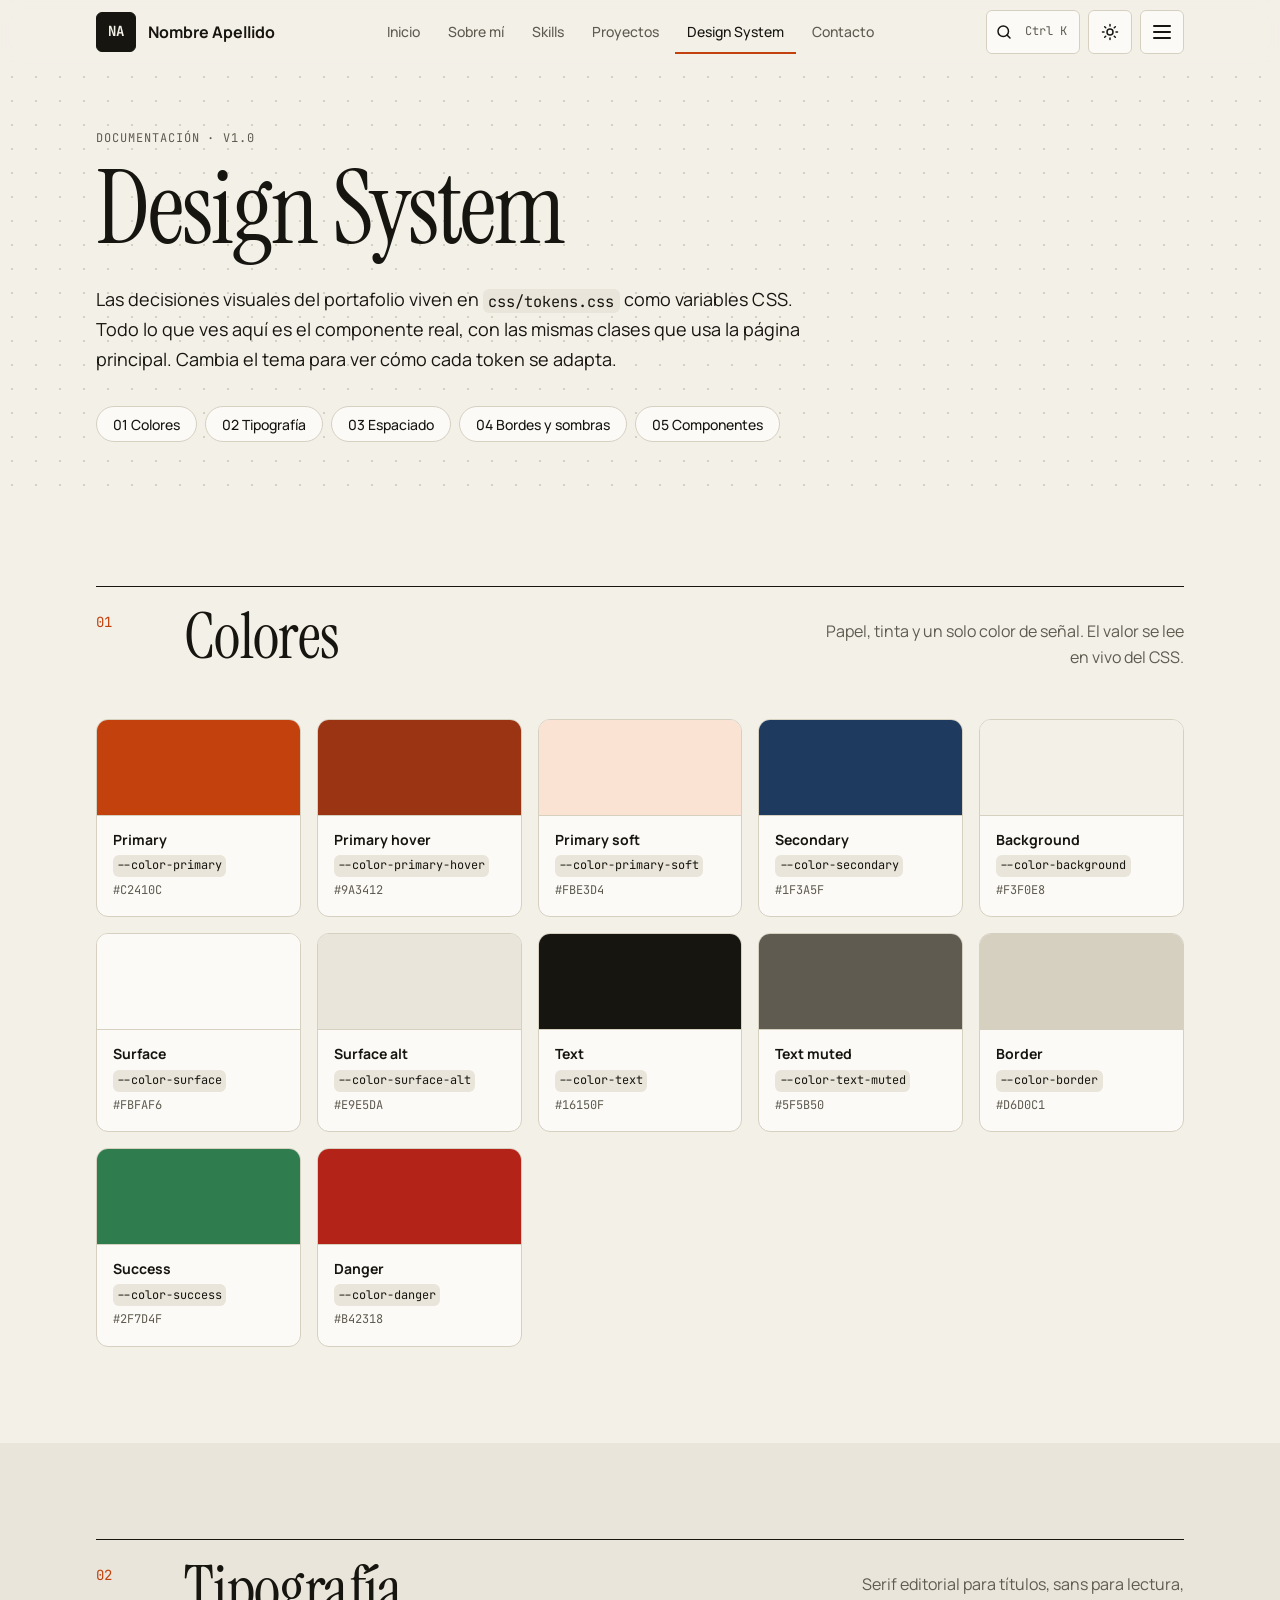
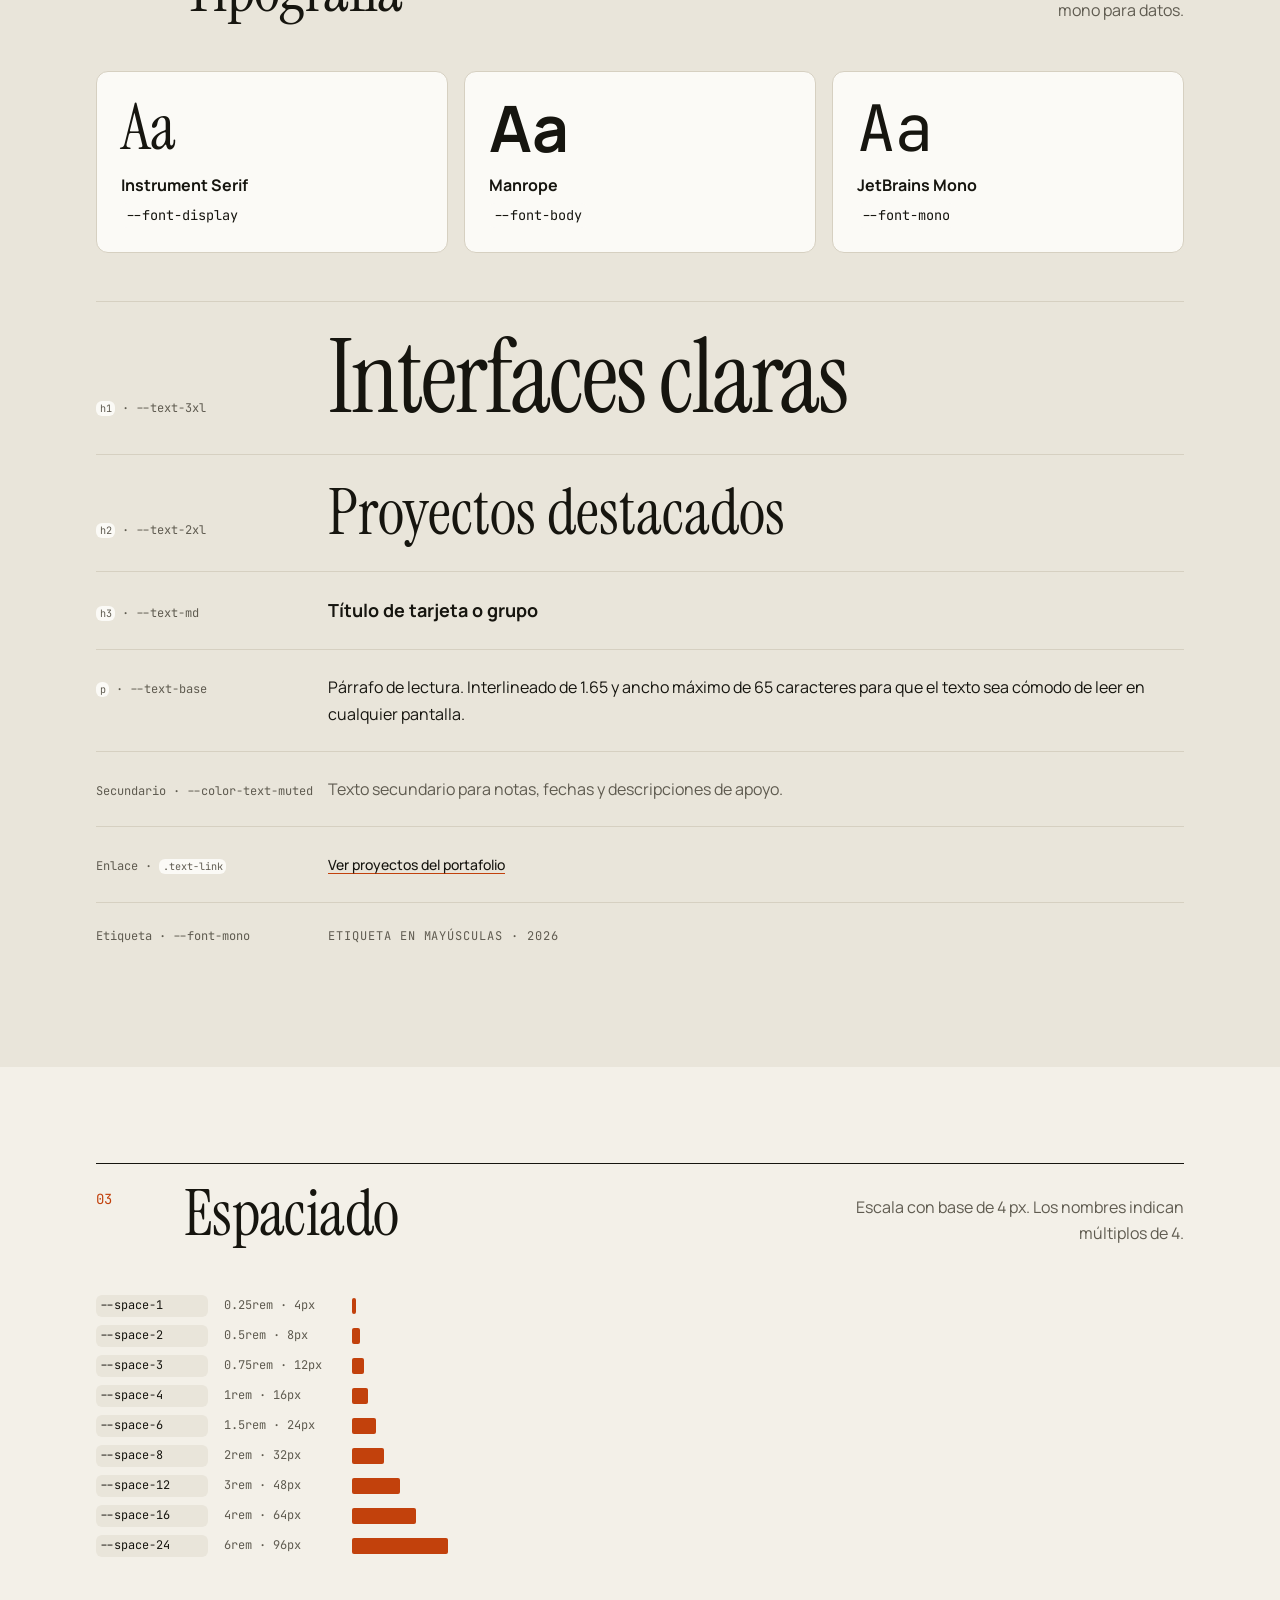
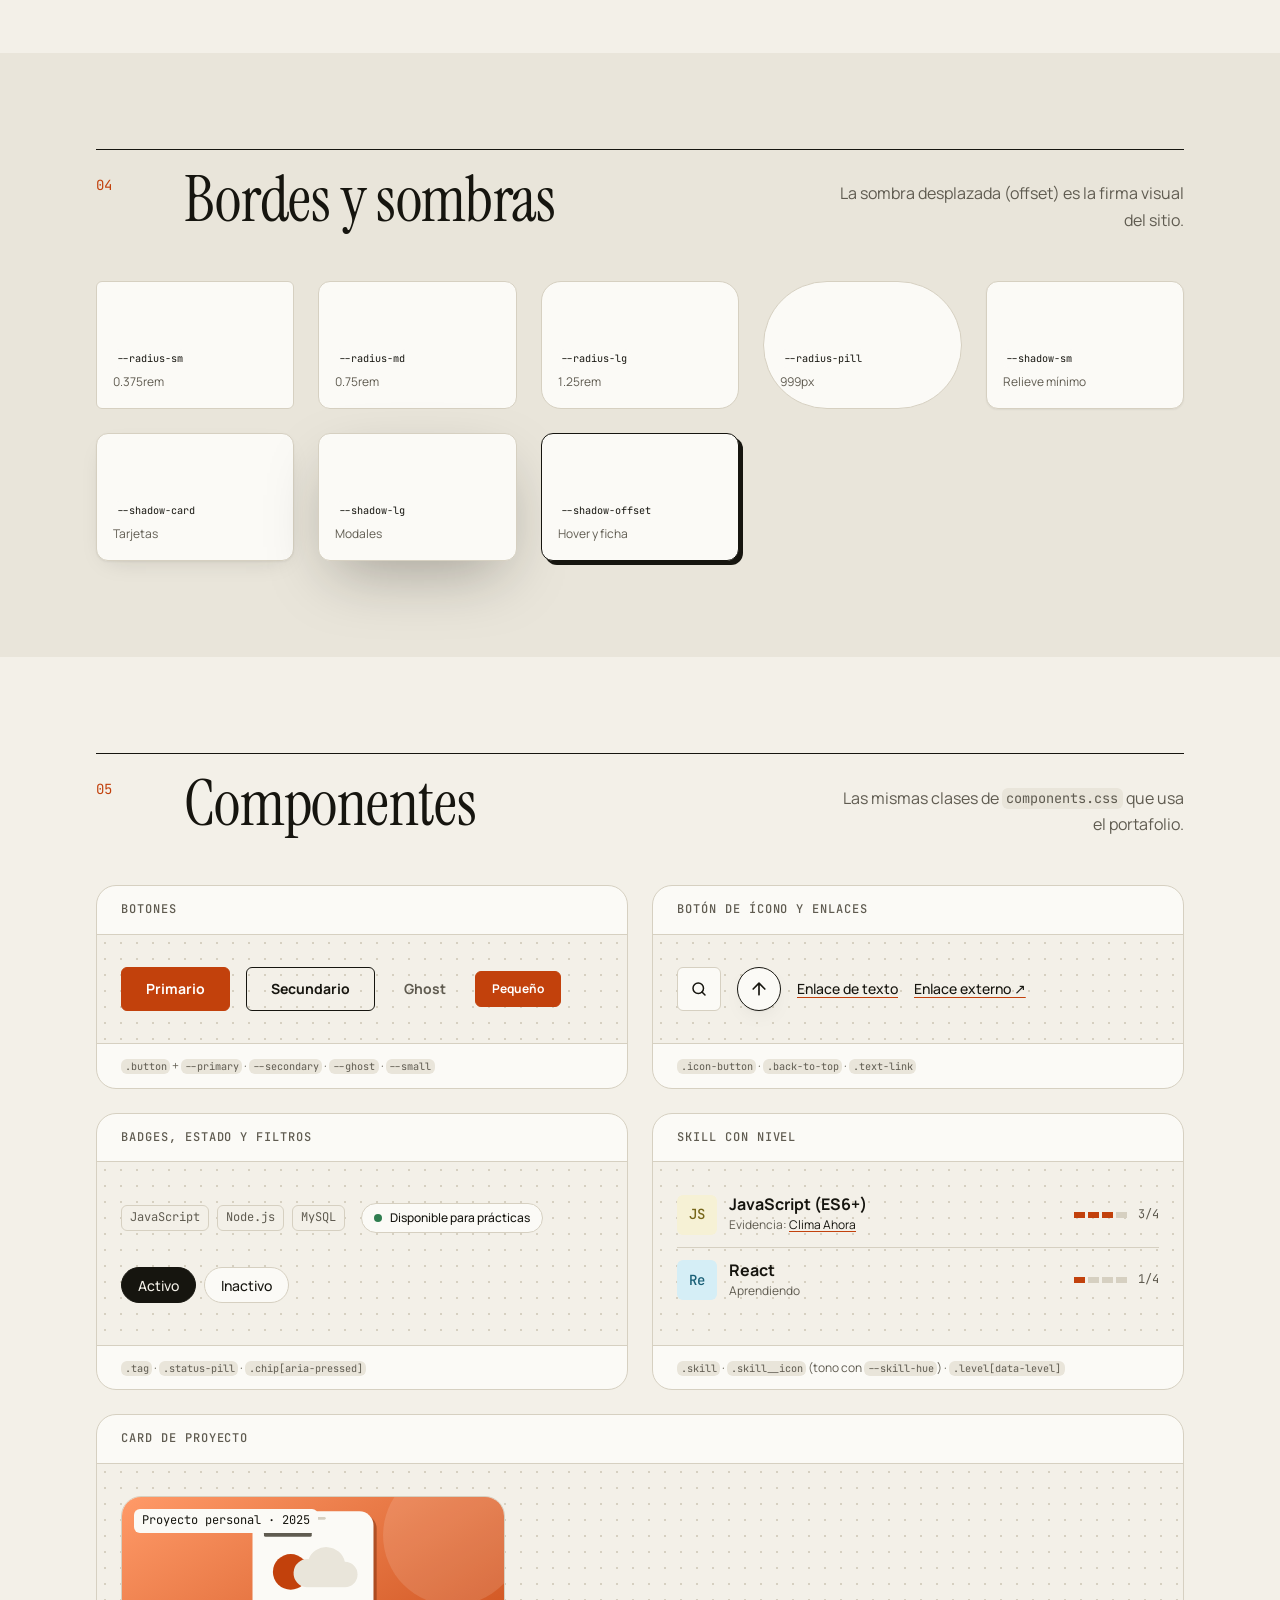
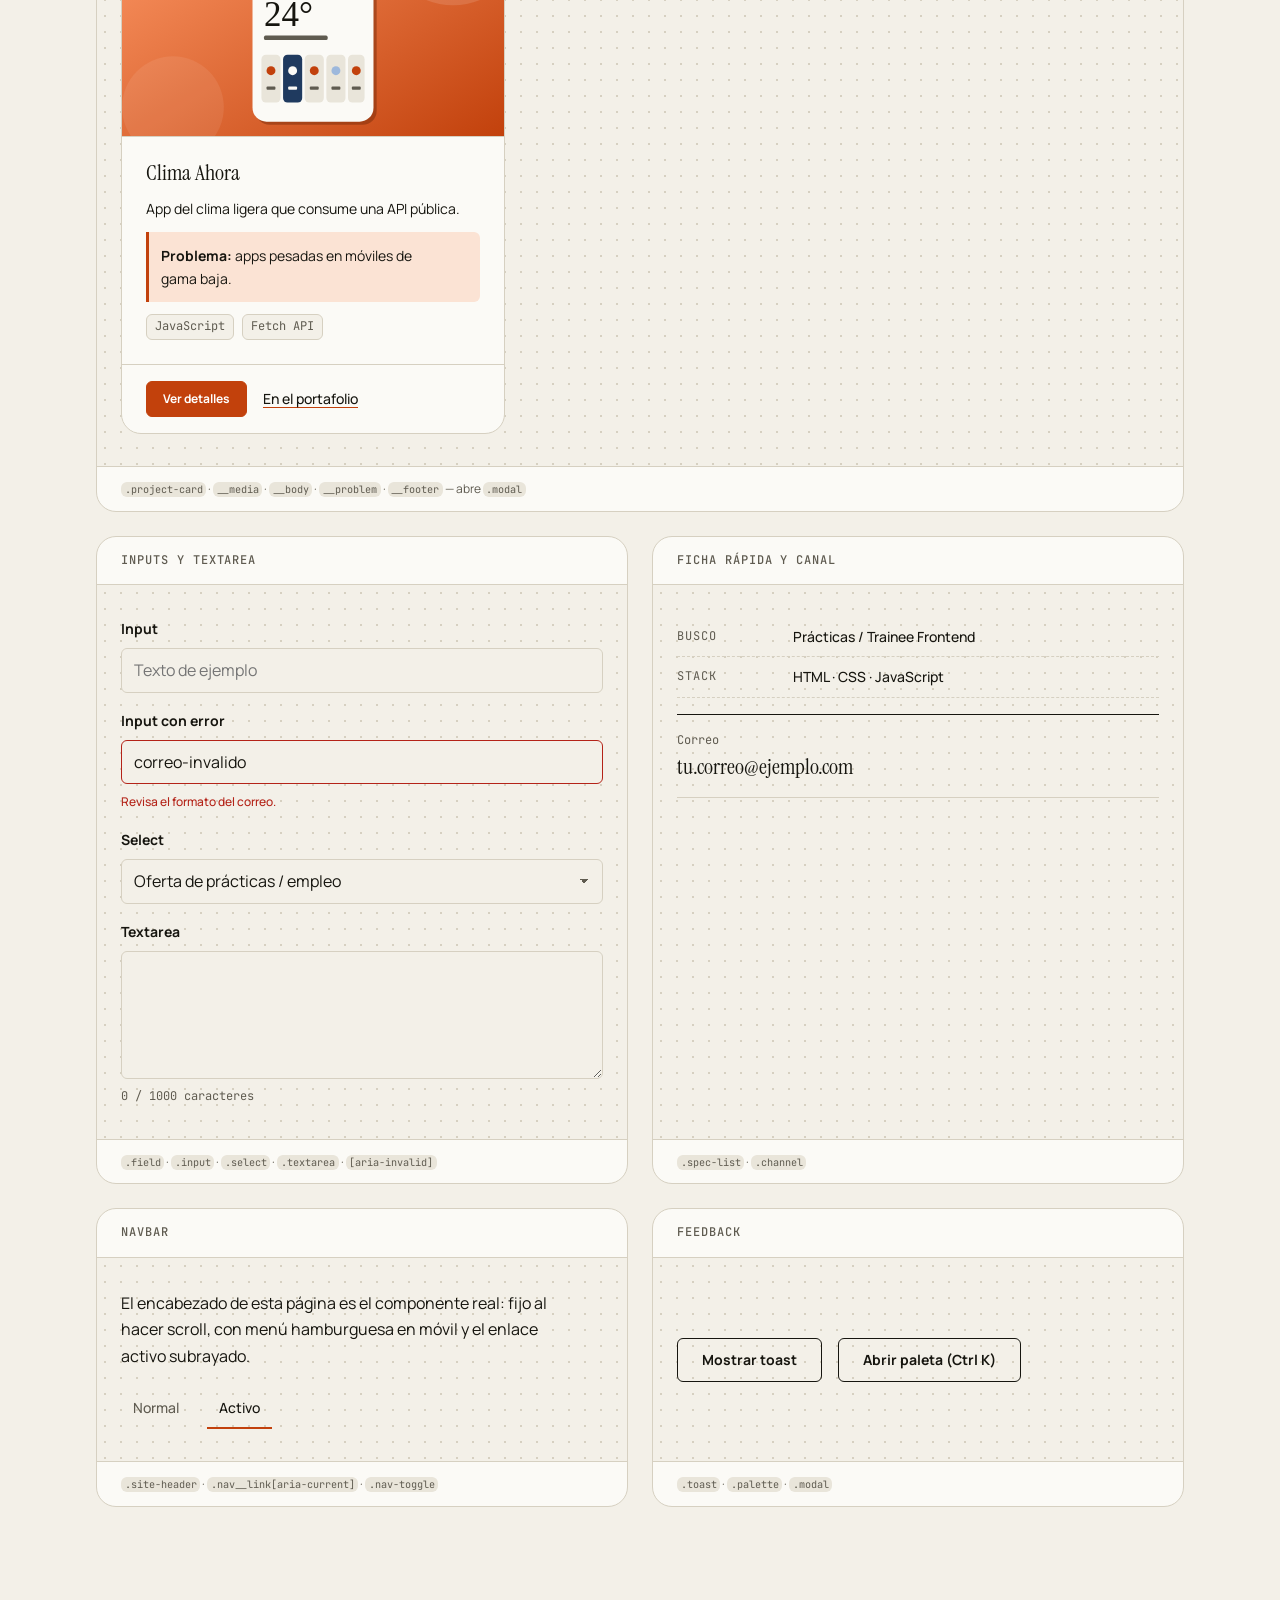
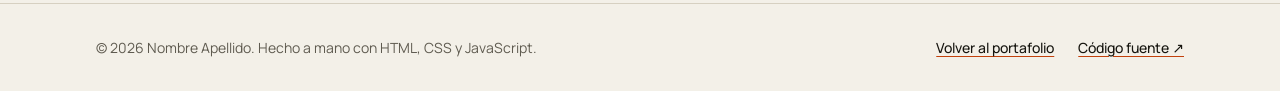
==== design-system.html @ 4adf9d67 "Página Design System con tokens en vivo y componentes reales" ====
<!DOCTYPE html>
<html lang="es">
<head>
  <meta charset="UTF-8">
  <meta name="viewport" content="width=device-width, initial-scale=1.0">
  <title>Design System — Nombre Apellido</title>
  <meta name="description" content="Design system del portafolio de Nombre Apellido: colores, tipografía, espaciado y componentes reutilizables.">
  <meta name="theme-color" content="#f3f0e8">
  <link rel="icon" href="assets/icons/favicon.svg" type="image/svg+xml">

  <link rel="preconnect" href="https://fonts.googleapis.com">
  <link rel="preconnect" href="https://fonts.gstatic.com" crossorigin>
  <link rel="stylesheet" href="https://fonts.googleapis.com/css2?family=Instrument+Serif:ital@0;1&family=JetBrains+Mono:wght@400;500&family=Manrope:wght@400;500;700&display=swap">

  <link rel="stylesheet" href="css/tokens.css">
  <link rel="stylesheet" href="css/base.css">
  <link rel="stylesheet" href="css/layout.css">
  <link rel="stylesheet" href="css/components.css">
  <link rel="stylesheet" href="css/design-system.css">

  <script src="js/theme-init.js"></script>
  <script src="js/theme.js" defer></script>
  <script src="js/navigation.js" defer></script>
  <script src="js/projects.js" defer></script>
  <script src="js/contact.js" defer></script>
  <script src="js/command-palette.js" defer></script>
  <script src="js/effects.js" defer></script>
  <script src="js/design-system.js" defer></script>
</head>
<body>
  <a class="skip-link" href="#contenido">Saltar al contenido</a>

  <header class="site-header" data-header>
    <div class="container site-header__inner">
      <a class="brand" href="index.html" aria-label="Nombre Apellido, volver al portafolio">
        <span class="brand__mark" aria-hidden="true">NA</span>
        <span class="brand__name">Nombre Apellido</span>
      </a>

      <nav class="nav" aria-label="Principal">
        <ul class="nav__list" id="nav-list" data-nav-list>
          <li><a class="nav__link" href="index.html#inicio">Inicio</a></li>
          <li><a class="nav__link" href="index.html#sobre-mi">Sobre mí</a></li>
          <li><a class="nav__link" href="index.html#skills">Skills</a></li>
          <li><a class="nav__link" href="index.html#proyectos">Proyectos</a></li>
          <li><a class="nav__link" href="design-system.html" aria-current="page">Design System</a></li>
          <li><a class="nav__link" href="index.html#contacto">Contacto</a></li>
        </ul>
      </nav>

      <div class="site-header__actions">
        <button class="icon-button palette-trigger" type="button" data-palette-open aria-label="Abrir buscador de comandos (Ctrl + K)">
          <svg aria-hidden="true" viewBox="0 0 24 24" width="18" height="18"><circle cx="11" cy="11" r="7" fill="none" stroke="currentColor" stroke-width="2"/><path d="m20 20-4-4" stroke="currentColor" stroke-width="2" stroke-linecap="round"/></svg>
          <kbd class="palette-trigger__kbd">Ctrl K</kbd>
        </button>
        <button class="icon-button" type="button" data-theme-toggle aria-label="Cambiar a tema oscuro">
          <svg class="icon-sun" aria-hidden="true" viewBox="0 0 24 24" width="18" height="18"><circle cx="12" cy="12" r="4" fill="none" stroke="currentColor" stroke-width="2"/><path d="M12 2v2M12 20v2M4.9 4.9l1.4 1.4M17.7 17.7l1.4 1.4M2 12h2M20 12h2M4.9 19.1l1.4-1.4M17.7 6.3l1.4-1.4" stroke="currentColor" stroke-width="2" stroke-linecap="round"/></svg>
          <svg class="icon-moon" aria-hidden="true" viewBox="0 0 24 24" width="18" height="18"><path d="M20 14.5A8 8 0 0 1 9.5 4a8 8 0 1 0 10.5 10.5Z" fill="none" stroke="currentColor" stroke-width="2" stroke-linejoin="round"/></svg>
        </button>
        <button class="icon-button nav-toggle" type="button" data-nav-toggle aria-controls="nav-list" aria-expanded="false" aria-label="Abrir menú">
          <span class="nav-toggle__bars" aria-hidden="true"></span>
        </button>
      </div>
    </div>
  </header>

  <main id="contenido">
    <section class="ds-hero" aria-labelledby="ds-title">
      <div class="container">
        <p class="hero__meta-text">Documentación · v1.0</p>
        <h1 class="ds-hero__title" id="ds-title">Design System</h1>
        <p class="ds-hero__lead">
          Las decisiones visuales del portafolio viven en <code>css/tokens.css</code> como variables CSS.
          Todo lo que ves aquí es el componente real, con las mismas clases que usa la página principal.
          Cambia el tema para ver cómo cada token se adapta.
        </p>
        <nav class="ds-toc" aria-label="Contenido del design system">
          <ol class="ds-toc__list">
            <li><a class="chip" href="#colores">01 Colores</a></li>
            <li><a class="chip" href="#tipografia">02 Tipografía</a></li>
            <li><a class="chip" href="#espaciado">03 Espaciado</a></li>
            <li><a class="chip" href="#bordes">04 Bordes y sombras</a></li>
            <li><a class="chip" href="#componentes">05 Componentes</a></li>
          </ol>
        </nav>
      </div>
    </section>

    <!-- 01 · COLORES -->
    <section class="section" id="colores" aria-labelledby="colors-title">
      <div class="container">
        <header class="section-head">
          <p class="section-head__index" aria-hidden="true">01</p>
          <h2 class="section-head__title" id="colors-title">Colores</h2>
          <p class="section-head__note">Papel, tinta y un solo color de señal. El valor se lee en vivo del CSS.</p>
        </header>

        <div class="swatch-grid">
          <figure class="swatch" style="--swatch: var(--color-primary)">
            <div class="swatch__chip"></div>
            <figcaption class="swatch__info"><strong>Primary</strong><code>--color-primary</code><span class="swatch__value" data-token="--color-primary">#c2410c</span></figcaption>
          </figure>
          <figure class="swatch" style="--swatch: var(--color-primary-hover)">
            <div class="swatch__chip"></div>
            <figcaption class="swatch__info"><strong>Primary hover</strong><code>--color-primary-hover</code><span class="swatch__value" data-token="--color-primary-hover">#9a3412</span></figcaption>
          </figure>
          <figure class="swatch" style="--swatch: var(--color-primary-soft)">
            <div class="swatch__chip"></div>
            <figcaption class="swatch__info"><strong>Primary soft</strong><code>--color-primary-soft</code><span class="swatch__value" data-token="--color-primary-soft">#fbe3d4</span></figcaption>
          </figure>
          <figure class="swatch" style="--swatch: var(--color-secondary)">
            <div class="swatch__chip"></div>
            <figcaption class="swatch__info"><strong>Secondary</strong><code>--color-secondary</code><span class="swatch__value" data-token="--color-secondary">#1f3a5f</span></figcaption>
          </figure>
          <figure class="swatch" style="--swatch: var(--color-background)">
            <div class="swatch__chip"></div>
            <figcaption class="swatch__info"><strong>Background</strong><code>--color-background</code><span class="swatch__value" data-token="--color-background">#f3f0e8</span></figcaption>
          </figure>
          <figure class="swatch" style="--swatch: var(--color-surface)">
            <div class="swatch__chip"></div>
            <figcaption class="swatch__info"><strong>Surface</strong><code>--color-surface</code><span class="swatch__value" data-token="--color-surface">#fbfaf6</span></figcaption>
          </figure>
          <figure class="swatch" style="--swatch: var(--color-surface-alt)">
            <div class="swatch__chip"></div>
            <figcaption class="swatch__info"><strong>Surface alt</strong><code>--color-surface-alt</code><span class="swatch__value" data-token="--color-surface-alt">#e9e5da</span></figcaption>
          </figure>
          <figure class="swatch" style="--swatch: var(--color-text)">
            <div class="swatch__chip"></div>
            <figcaption class="swatch__info"><strong>Text</strong><code>--color-text</code><span class="swatch__value" data-token="--color-text">#16150f</span></figcaption>
          </figure>
          <figure class="swatch" style="--swatch: var(--color-text-muted)">
            <div class="swatch__chip"></div>
            <figcaption class="swatch__info"><strong>Text muted</strong><code>--color-text-muted</code><span class="swatch__value" data-token="--color-text-muted">#5f5b50</span></figcaption>
          </figure>
          <figure class="swatch" style="--swatch: var(--color-border)">
            <div class="swatch__chip"></div>
            <figcaption class="swatch__info"><strong>Border</strong><code>--color-border</code><span class="swatch__value" data-token="--color-border">#d6d0c1</span></figcaption>
          </figure>
          <figure class="swatch" style="--swatch: var(--color-success)">
            <div class="swatch__chip"></div>
            <figcaption class="swatch__info"><strong>Success</strong><code>--color-success</code><span class="swatch__value" data-token="--color-success">#2f7d4f</span></figcaption>
          </figure>
          <figure class="swatch" style="--swatch: var(--color-danger)">
            <div class="swatch__chip"></div>
            <figcaption class="swatch__info"><strong>Danger</strong><code>--color-danger</code><span class="swatch__value" data-token="--color-danger">#b42318</span></figcaption>
          </figure>
        </div>
      </div>
    </section>

    <!-- 02 · TIPOGRAFÍA -->
    <section class="section section--alt" id="tipografia" aria-labelledby="type-title">
      <div class="container">
        <header class="section-head">
          <p class="section-head__index" aria-hidden="true">02</p>
          <h2 class="section-head__title" id="type-title">Tipografía</h2>
          <p class="section-head__note">Serif editorial para títulos, sans para lectura, mono para datos.</p>
        </header>

        <ul class="font-list" aria-label="Familias tipográficas">
          <li class="font-list__item"><span class="font-list__sample font-list__sample--display">Aa</span><strong>Instrument Serif</strong><code>--font-display</code></li>
          <li class="font-list__item"><span class="font-list__sample font-list__sample--body">Aa</span><strong>Manrope</strong><code>--font-body</code></li>
          <li class="font-list__item"><span class="font-list__sample font-list__sample--mono">Aa</span><strong>JetBrains Mono</strong><code>--font-mono</code></li>
        </ul>

        <dl class="type-scale">
          <div class="type-scale__row">
            <dt><code>h1</code> · --text-3xl</dt>
            <dd><p class="ds-h1">Interfaces claras</p></dd>
          </div>
          <div class="type-scale__row">
            <dt><code>h2</code> · --text-2xl</dt>
            <dd><p class="ds-h2">Proyectos destacados</p></dd>
          </div>
          <div class="type-scale__row">
            <dt><code>h3</code> · --text-md</dt>
            <dd><p class="ds-h3">Título de tarjeta o grupo</p></dd>
          </div>
          <div class="type-scale__row">
            <dt><code>p</code> · --text-base</dt>
            <dd><p>Párrafo de lectura. Interlineado de 1.65 y ancho máximo de 65 caracteres para que el texto sea cómodo de leer en cualquier pantalla.</p></dd>
          </div>
          <div class="type-scale__row">
            <dt>Secundario · --color-text-muted</dt>
            <dd><p class="ds-muted">Texto secundario para notas, fechas y descripciones de apoyo.</p></dd>
          </div>
          <div class="type-scale__row">
            <dt>Enlace · <code>.text-link</code></dt>
            <dd><p><a class="text-link" href="index.html#proyectos">Ver proyectos del portafolio</a></p></dd>
          </div>
          <div class="type-scale__row">
            <dt>Etiqueta · --font-mono</dt>
            <dd><p class="hero__meta-text">Etiqueta en mayúsculas · 2026</p></dd>
          </div>
        </dl>
      </div>
    </section>

    <!-- 03 · ESPACIADO -->
    <section class="section" id="espaciado" aria-labelledby="space-title">
      <div class="container">
        <header class="section-head">
          <p class="section-head__index" aria-hidden="true">03</p>
          <h2 class="section-head__title" id="space-title">Espaciado</h2>
          <p class="section-head__note">Escala con base de 4 px. Los nombres indican múltiplos de 4.</p>
        </header>

        <ol class="space-scale">
          <li class="space-scale__row"><code>--space-1</code><span class="space-scale__bar" style="--size: var(--space-1)"></span><span>0.25rem · 4px</span></li>
          <li class="space-scale__row"><code>--space-2</code><span class="space-scale__bar" style="--size: var(--space-2)"></span><span>0.5rem · 8px</span></li>
          <li class="space-scale__row"><code>--space-3</code><span class="space-scale__bar" style="--size: var(--space-3)"></span><span>0.75rem · 12px</span></li>
          <li class="space-scale__row"><code>--space-4</code><span class="space-scale__bar" style="--size: var(--space-4)"></span><span>1rem · 16px</span></li>
          <li class="space-scale__row"><code>--space-6</code><span class="space-scale__bar" style="--size: var(--space-6)"></span><span>1.5rem · 24px</span></li>
          <li class="space-scale__row"><code>--space-8</code><span class="space-scale__bar" style="--size: var(--space-8)"></span><span>2rem · 32px</span></li>
          <li class="space-scale__row"><code>--space-12</code><span class="space-scale__bar" style="--size: var(--space-12)"></span><span>3rem · 48px</span></li>
          <li class="space-scale__row"><code>--space-16</code><span class="space-scale__bar" style="--size: var(--space-16)"></span><span>4rem · 64px</span></li>
          <li class="space-scale__row"><code>--space-24</code><span class="space-scale__bar" style="--size: var(--space-24)"></span><span>6rem · 96px</span></li>
        </ol>
      </div>
    </section>

    <!-- 04 · BORDES Y SOMBRAS -->
    <section class="section section--alt" id="bordes" aria-labelledby="borders-title">
      <div class="container">
        <header class="section-head">
          <p class="section-head__index" aria-hidden="true">04</p>
          <h2 class="section-head__title" id="borders-title">Bordes y sombras</h2>
          <p class="section-head__note">La sombra desplazada (offset) es la firma visual del sitio.</p>
        </header>

        <ul class="token-boxes" aria-label="Radios y sombras">
          <li class="token-box" style="--box-radius: var(--radius-sm)"><code>--radius-sm</code><span>0.375rem</span></li>
          <li class="token-box" style="--box-radius: var(--radius-md)"><code>--radius-md</code><span>0.75rem</span></li>
          <li class="token-box" style="--box-radius: var(--radius-lg)"><code>--radius-lg</code><span>1.25rem</span></li>
          <li class="token-box" style="--box-radius: var(--radius-pill)"><code>--radius-pill</code><span>999px</span></li>
          <li class="token-box" style="--box-shadow: var(--shadow-sm)"><code>--shadow-sm</code><span>Relieve mínimo</span></li>
          <li class="token-box" style="--box-shadow: var(--shadow-card)"><code>--shadow-card</code><span>Tarjetas</span></li>
          <li class="token-box" style="--box-shadow: var(--shadow-lg)"><code>--shadow-lg</code><span>Modales</span></li>
          <li class="token-box token-box--strong" style="--box-shadow: var(--shadow-offset)"><code>--shadow-offset</code><span>Hover y ficha</span></li>
        </ul>
      </div>
    </section>

    <!-- 05 · COMPONENTES -->
    <section class="section" id="componentes" aria-labelledby="components-title">
      <div class="container">
        <header class="section-head">
          <p class="section-head__index" aria-hidden="true">05</p>
          <h2 class="section-head__title" id="components-title">Componentes</h2>
          <p class="section-head__note">Las mismas clases de <code>components.css</code> que usa el portafolio.</p>
        </header>

        <div class="ds-grid">
          <article class="ds-demo" aria-labelledby="demo-buttons">
            <h3 class="ds-demo__title" id="demo-buttons">Botones</h3>
            <div class="ds-demo__preview">
              <button class="button button--primary" type="button">Primario</button>
              <button class="button button--secondary" type="button">Secundario</button>
              <button class="button button--ghost" type="button">Ghost</button>
              <button class="button button--small button--primary" type="button">Pequeño</button>
            </div>
            <p class="ds-demo__code"><code>.button</code> + <code>--primary</code> · <code>--secondary</code> · <code>--ghost</code> · <code>--small</code></p>
          </article>

          <article class="ds-demo" aria-labelledby="demo-icon-buttons">
            <h3 class="ds-demo__title" id="demo-icon-buttons">Botón de ícono y enlaces</h3>
            <div class="ds-demo__preview">
              <button class="icon-button" type="button" aria-label="Ejemplo: buscar">
                <svg aria-hidden="true" viewBox="0 0 24 24" width="18" height="18"><circle cx="11" cy="11" r="7" fill="none" stroke="currentColor" stroke-width="2"/><path d="m20 20-4-4" stroke="currentColor" stroke-width="2" stroke-linecap="round"/></svg>
              </button>
              <button class="back-to-top ds-static" type="button" aria-label="Ejemplo: volver arriba">
                <svg aria-hidden="true" viewBox="0 0 24 24" width="20" height="20"><path d="M12 19V5M5 12l7-7 7 7" fill="none" stroke="currentColor" stroke-width="2" stroke-linecap="round" stroke-linejoin="round"/></svg>
              </button>
              <a class="text-link" href="index.html">Enlace de texto</a>
              <a class="text-link" href="https://github.com/tu-usuario" target="_blank" rel="noopener noreferrer">Enlace externo ↗</a>
            </div>
            <p class="ds-demo__code"><code>.icon-button</code> · <code>.back-to-top</code> · <code>.text-link</code></p>
          </article>

          <article class="ds-demo" aria-labelledby="demo-badges">
            <h3 class="ds-demo__title" id="demo-badges">Badges, estado y filtros</h3>
            <div class="ds-demo__preview">
              <ul class="tag-list" aria-label="Ejemplo de tags">
                <li class="tag">JavaScript</li>
                <li class="tag">Node.js</li>
                <li class="tag">MySQL</li>
              </ul>
              <span class="status-pill"><span class="status-pill__dot" aria-hidden="true"></span>Disponible para prácticas</span>
              <div class="filter-bar" role="group" aria-label="Ejemplo de filtros" data-ds-chips>
                <button class="chip" type="button" aria-pressed="true">Activo</button>
                <button class="chip" type="button" aria-pressed="false">Inactivo</button>
              </div>
            </div>
            <p class="ds-demo__code"><code>.tag</code> · <code>.status-pill</code> · <code>.chip[aria-pressed]</code></p>
          </article>

          <article class="ds-demo" aria-labelledby="demo-skill">
            <h3 class="ds-demo__title" id="demo-skill">Skill con nivel</h3>
            <div class="ds-demo__preview ds-demo__preview--block">
              <ul class="skill-group__list">
                <li class="skill">
                  <span class="skill__icon" style="--skill-hue: 50" aria-hidden="true">JS</span>
                  <div class="skill__body">
                    <p class="skill__name">JavaScript (ES6+)</p>
                    <p class="skill__proof">Evidencia: <a href="index.html#proyecto-clima">Clima Ahora</a></p>
                  </div>
                  <span class="level" data-level="3"><span class="visually-hidden">Nivel 3 de 4: intermedio</span></span>
                </li>
                <li class="skill">
                  <span class="skill__icon" style="--skill-hue: 195" aria-hidden="true">Re</span>
                  <div class="skill__body">
                    <p class="skill__name">React</p>
                    <p class="skill__proof">Aprendiendo</p>
                  </div>
                  <span class="level" data-level="1"><span class="visually-hidden">Nivel 1 de 4: explorando</span></span>
                </li>
              </ul>
            </div>
            <p class="ds-demo__code"><code>.skill</code> · <code>.skill__icon</code> (tono con <code>--skill-hue</code>) · <code>.level[data-level]</code></p>
          </article>

          <article class="ds-demo ds-demo--wide" aria-labelledby="demo-card">
            <h3 class="ds-demo__title" id="demo-card">Card de proyecto</h3>
            <div class="ds-demo__preview ds-demo__preview--block">
              <div class="ds-card-wrap" data-projects>
                <article class="project-card" data-tags="javascript">
                  <figure class="project-card__media">
                    <img src="assets/img/project-clima.svg" alt="Pantalla de Clima Ahora mostrando la temperatura actual y el pronóstico" width="1200" height="750" loading="lazy">
                    <figcaption class="project-card__caption">Proyecto personal · 2025</figcaption>
                  </figure>
                  <div class="project-card__body">
                    <h4 class="project-card__title">Clima Ahora</h4>
                    <p class="project-card__desc">App del clima ligera que consume una API pública.</p>
                    <p class="project-card__problem"><strong>Problema:</strong> apps pesadas en móviles de gama baja.</p>
                    <ul class="tag-list" aria-label="Tecnologías">
                      <li class="tag">JavaScript</li>
                      <li class="tag">Fetch API</li>
                    </ul>
                  </div>
                  <footer class="project-card__footer">
                    <button class="button button--small button--primary" type="button" data-project-open>Ver detalles</button>
                    <a class="text-link" href="index.html#proyecto-clima">En el portafolio</a>
                  </footer>
                  <template data-project-details>
                    <h3>Modal de proyecto</h3>
                    <p>Este es el mismo modal <code>.modal</code> que se abre en la página principal. Se construye con el elemento nativo <code>&lt;dialog&gt;</code>, se cierra con Esc, con el botón o haciendo clic fuera.</p>
                  </template>
                </article>
              </div>
            </div>
            <p class="ds-demo__code"><code>.project-card</code> · <code>__media</code> · <code>__body</code> · <code>__problem</code> · <code>__footer</code> — abre <code>.modal</code></p>
          </article>

          <article class="ds-demo" aria-labelledby="demo-form">
            <h3 class="ds-demo__title" id="demo-form">Inputs y textarea</h3>
            <form class="ds-demo__preview ds-demo__preview--block ds-form" aria-label="Ejemplo de formulario" data-ds-form>
              <div class="field">
                <label class="field__label" for="ds-input">Input</label>
                <input class="input" id="ds-input" type="text" placeholder="Texto de ejemplo">
              </div>
              <div class="field">
                <label class="field__label" for="ds-input-error">Input con error</label>
                <input class="input" id="ds-input-error" type="email" value="correo-invalido" aria-invalid="true" aria-describedby="ds-input-error-msg">
                <p class="field__error" id="ds-input-error-msg">Revisa el formato del correo.</p>
              </div>
              <div class="field">
                <label class="field__label" for="ds-select">Select</label>
                <select class="input select" id="ds-select">
                  <option>Oferta de prácticas / empleo</option>
                  <option>Otro</option>
                </select>
              </div>
              <div class="field">
                <label class="field__label" for="ds-textarea">Textarea</label>
                <textarea class="input textarea" id="ds-textarea" rows="3" aria-describedby="ds-textarea-hint"></textarea>
                <p class="field__hint" id="ds-textarea-hint">0 / 1000 caracteres</p>
              </div>
            </form>
            <p class="ds-demo__code"><code>.field</code> · <code>.input</code> · <code>.select</code> · <code>.textarea</code> · <code>[aria-invalid]</code></p>
          </article>

          <article class="ds-demo" aria-labelledby="demo-spec">
            <h3 class="ds-demo__title" id="demo-spec">Ficha rápida y canal</h3>
            <div class="ds-demo__preview ds-demo__preview--block">
              <dl class="spec-list">
                <div class="spec-list__row">
                  <dt>Busco</dt>
                  <dd>Prácticas / Trainee Frontend</dd>
                </div>
                <div class="spec-list__row">
                  <dt>Stack</dt>
                  <dd>HTML · CSS · JavaScript</dd>
                </div>
              </dl>
              <ul class="channel-list">
                <li>
                  <a class="channel" href="index.html#contacto">
                    <span class="channel__label">Correo</span>
                    <span class="channel__value">tu.correo@ejemplo.com</span>
                  </a>
                </li>
              </ul>
            </div>
            <p class="ds-demo__code"><code>.spec-list</code> · <code>.channel</code></p>
          </article>

          <article class="ds-demo" aria-labelledby="demo-nav">
            <h3 class="ds-demo__title" id="demo-nav">Navbar</h3>
            <div class="ds-demo__preview ds-demo__preview--block">
              <p>El encabezado de esta página es el componente real: fijo al hacer scroll, con menú hamburguesa en móvil y el enlace activo subrayado.</p>
              <ul class="ds-nav-sample" aria-label="Estados del enlace de navegación">
                <li><span class="nav__link">Normal</span></li>
                <li><span class="nav__link" aria-current="true">Activo</span></li>
              </ul>
            </div>
            <p class="ds-demo__code"><code>.site-header</code> · <code>.nav__link[aria-current]</code> · <code>.nav-toggle</code></p>
          </article>

          <article class="ds-demo" aria-labelledby="demo-feedback">
            <h3 class="ds-demo__title" id="demo-feedback">Feedback</h3>
            <div class="ds-demo__preview">
              <button class="button button--secondary" type="button" data-ds-toast>Mostrar toast</button>
              <button class="button button--secondary" type="button" data-palette-open>Abrir paleta (Ctrl K)</button>
            </div>
            <p class="ds-demo__code"><code>.toast</code> · <code>.palette</code> · <code>.modal</code></p>
          </article>
        </div>
      </div>
    </section>
  </main>

  <footer class="site-footer">
    <div class="container site-footer__inner">
      <p>© <span data-year>2026</span> Nombre Apellido. Hecho a mano con HTML, CSS y JavaScript.</p>
      <nav aria-label="Secundaria">
        <ul class="site-footer__links">
          <li><a class="text-link" href="index.html">Volver al portafolio</a></li>
          <li><a class="text-link" href="https://github.com/tu-usuario/portafolio" target="_blank" rel="noopener noreferrer">Código fuente ↗</a></li>
        </ul>
      </nav>
    </div>
  </footer>

  <button class="back-to-top" type="button" data-back-to-top aria-label="Volver al inicio" hidden>
    <svg aria-hidden="true" viewBox="0 0 24 24" width="20" height="20"><path d="M12 19V5M5 12l7-7 7 7" fill="none" stroke="currentColor" stroke-width="2" stroke-linecap="round" stroke-linejoin="round"/></svg>
  </button>

  <dialog class="modal" data-project-modal aria-labelledby="modal-title">
    <article class="modal__panel">
      <header class="modal__header">
        <h2 class="modal__title" id="modal-title">Proyecto</h2>
        <button class="icon-button" type="button" data-modal-close aria-label="Cerrar detalles">
          <svg aria-hidden="true" viewBox="0 0 24 24" width="18" height="18"><path d="M6 6l12 12M18 6 6 18" stroke="currentColor" stroke-width="2" stroke-linecap="round"/></svg>
        </button>
      </header>
      <img class="modal__image" src="assets/img/project-portafolio.svg" alt="" width="1200" height="750" data-modal-image>
      <div class="modal__content" data-modal-content></div>
      <footer class="modal__footer" data-modal-links></footer>
    </article>
  </dialog>

  <dialog class="palette" data-palette aria-labelledby="palette-title">
    <h2 class="visually-hidden" id="palette-title">Buscador de comandos</h2>
    <label class="visually-hidden" for="palette-input">Escribe para buscar una sección o acción</label>
    <input class="palette__input" id="palette-input" type="text" placeholder="Ir a… (proyectos, contacto, tema)" autocomplete="off" role="combobox" aria-expanded="true" aria-controls="palette-list" data-palette-input>
    <ul class="palette__list" id="palette-list" role="listbox" data-palette-list></ul>
    <p class="palette__hint"><kbd>↑</kbd><kbd>↓</kbd> navegar · <kbd>Enter</kbd> abrir · <kbd>Esc</kbd> cerrar</p>
  </dialog>

  <div class="toast" role="status" aria-live="polite" data-toast></div>
</body>
</html>
---- css/tokens.css ----
/* =========================================================
   TOKENS — decisiones visuales del proyecto.
   Todo componente consume estas variables; ningún color,
   tamaño o sombra se escribe "a mano" fuera de este archivo.
   ========================================================= */

:root {
  color-scheme: light;

  /* ---------- Color · tema claro (papel, tinta y señal) ---------- */
  --color-primary: #c2410c;
  --color-primary-hover: #9a3412;
  --color-primary-soft: #fbe3d4;
  --color-on-primary: #ffffff;

  --color-secondary: #1f3a5f;
  --color-secondary-hover: #152a47;
  --color-on-secondary: #ffffff;

  --color-background: #f3f0e8;
  --color-surface: #fbfaf6;
  --color-surface-alt: #e9e5da;
  --color-text: #16150f;
  --color-text-muted: #5f5b50;
  --color-border: #d6d0c1;
  --color-border-strong: #16150f;

  --color-success: #2f7d4f;
  --color-danger: #b42318;
  --color-focus: #2563eb;
  --color-overlay: rgb(22 21 15 / 0.55);

  /* ---------- Tipografía ---------- */
  --font-display: "Instrument Serif", Georgia, "Times New Roman", serif;
  --font-body: "Manrope", system-ui, -apple-system, "Segoe UI", sans-serif;
  --font-mono: "JetBrains Mono", ui-monospace, "Cascadia Code", Consolas, monospace;

  --text-xs: 0.75rem;
  --text-sm: 0.875rem;
  --text-base: 1rem;
  --text-md: 1.125rem;
  --text-lg: 1.375rem;
  --text-xl: clamp(1.75rem, 1.4rem + 1.5vw, 2.5rem);
  --text-2xl: clamp(2.5rem, 1.8rem + 3vw, 4rem);
  --text-3xl: clamp(3rem, 1.6rem + 6vw, 6.5rem);

  --weight-regular: 400;
  --weight-medium: 500;
  --weight-bold: 700;

  --leading-tight: 1.02;
  --leading-snug: 1.3;
  --leading-normal: 1.65;

  --tracking-wide: 0.08em;

  /* ---------- Espaciado (escala base 4 px) ---------- */
  --space-1: 0.25rem;   /*  4px */
  --space-2: 0.5rem;    /*  8px */
  --space-3: 0.75rem;   /* 12px */
  --space-4: 1rem;      /* 16px */
  --space-6: 1.5rem;    /* 24px */
  --space-8: 2rem;      /* 32px */
  --space-12: 3rem;     /* 48px */
  --space-16: 4rem;     /* 64px */
  --space-24: 6rem;     /* 96px */

  --section-gap: clamp(var(--space-16), 10vw, var(--space-24));

  /* ---------- Bordes y radios ---------- */
  --border-width: 1px;
  --border: var(--border-width) solid var(--color-border);
  --border-strong: var(--border-width) solid var(--color-border-strong);

  --radius-sm: 0.375rem;
  --radius-md: 0.75rem;
  --radius-lg: 1.25rem;
  --radius-pill: 999px;

  /* ---------- Sombras ---------- */
  --shadow-sm: 0 1px 2px rgb(22 21 15 / 0.06);
  --shadow-card: 0 1px 2px rgb(22 21 15 / 0.05), 0 8px 24px -12px rgb(22 21 15 / 0.18);
  --shadow-lg: 0 24px 64px -16px rgb(22 21 15 / 0.35);
  --shadow-offset: 4px 4px 0 var(--color-border-strong);

  /* ---------- Tamaños ---------- */
  --container-max: 72rem;
  --container-padding: clamp(var(--space-4), 4vw, var(--space-8));
  --header-height: 4rem;
  --tap-target: 2.75rem;
  --measure: 65ch;
  --avatar-size: 4rem;
  --icon-tile-size: 2.5rem;

  /* Íconos de skills: el tono (--skill-hue) lo define cada skill,
     la luminosidad la define el tema. */
  --tile-saturation: 65%;
  --tile-bg-lightness: 90%;
  --tile-fg-lightness: 28%;

  /* ---------- Movimiento ---------- */
  --duration-fast: 150ms;
  --duration-base: 250ms;
  --duration-slow: 600ms;
  --ease-out: cubic-bezier(0.2, 0.8, 0.2, 1);

  /* ---------- Capas ---------- */
  --z-header: 50;
  --z-floating: 60;
  --z-toast: 200;
}

/* ---------- Tema oscuro: solo se redefinen los colores ---------- */
:root[data-theme="dark"] {
  color-scheme: dark;

  --color-primary: #ff7a3d;
  --color-primary-hover: #ff9a68;
  --color-primary-soft: #3a1f12;
  --color-on-primary: #14120e;

  --color-secondary: #9db8dc;
  --color-secondary-hover: #bcd0ea;
  --color-on-secondary: #14120e;

  --color-background: #12120f;
  --color-surface: #1b1b17;
  --color-surface-alt: #22221d;
  --color-text: #ece8dd;
  --color-text-muted: #a29e91;
  --color-border: #34342c;
  --color-border-strong: #ece8dd;

  --color-success: #5cc98a;
  --color-danger: #ff7b70;
  --color-focus: #7aa7ff;
  --color-overlay: rgb(0 0 0 / 0.7);

  --tile-saturation: 45%;
  --tile-bg-lightness: 20%;
  --tile-fg-lightness: 78%;

  --shadow-sm: 0 1px 2px rgb(0 0 0 / 0.4);
  --shadow-card: 0 1px 2px rgb(0 0 0 / 0.4), 0 8px 24px -12px rgb(0 0 0 / 0.7);
  --shadow-lg: 0 24px 64px -16px rgb(0 0 0 / 0.8);
}
---- css/base.css ----
/* =========================================================
   BASE — reset mínimo y estilos de elementos HTML.
   ========================================================= */

*,
*::before,
*::after {
  box-sizing: border-box;
}

* {
  margin: 0;
}

html {
  -webkit-text-size-adjust: 100%;
  scroll-behavior: smooth;
  scroll-padding-top: calc(var(--header-height) + var(--space-4));
}

body {
  min-height: 100vh;
  background-color: var(--color-background);
  color: var(--color-text);
  font-family: var(--font-body);
  font-size: var(--text-base);
  line-height: var(--leading-normal);
  overflow-x: hidden;
  -webkit-font-smoothing: antialiased;
  transition: background-color var(--duration-base) var(--ease-out),
              color var(--duration-base) var(--ease-out);
}

img,
svg {
  display: block;
  max-width: 100%;
}

img {
  height: auto;
}

input,
button,
textarea,
select {
  font: inherit;
  color: inherit;
}

button {
  cursor: pointer;
}

ul[class],
ol[class] {
  list-style: none;
  padding: 0;
}

/* ---------- Tipografía ---------- */
h1,
h2,
h3,
h4 {
  line-height: var(--leading-snug);
  font-weight: var(--weight-bold);
  text-wrap: balance;
}

h1 {
  font-family: var(--font-display);
  font-weight: var(--weight-regular);
  font-size: var(--text-3xl);
  line-height: var(--leading-tight);
  letter-spacing: -0.02em;
}

h2 {
  font-family: var(--font-display);
  font-weight: var(--weight-regular);
  font-size: var(--text-2xl);
  line-height: 1.05;
  letter-spacing: -0.01em;
}

h3 {
  font-size: var(--text-md);
}

p {
  text-wrap: pretty;
}

a {
  color: inherit;
  text-decoration-thickness: 1px;
  text-underline-offset: 0.2em;
}

kbd {
  font-family: var(--font-mono);
  font-size: var(--text-xs);
  padding: 0 var(--space-1);
  border: var(--border);
  border-radius: var(--radius-sm);
  background: var(--color-surface);
}

::selection {
  background: var(--color-primary);
  color: var(--color-on-primary);
}

/* ---------- Accesibilidad ---------- */
:focus-visible {
  outline: 2px solid var(--color-focus);
  outline-offset: 3px;
  border-radius: var(--radius-sm);
}

.visually-hidden {
  position: absolute !important;
  width: 1px;
  height: 1px;
  padding: 0;
  margin: -1px;
  overflow: hidden;
  clip: rect(0 0 0 0);
  white-space: nowrap;
  border: 0;
}

.skip-link {
  position: absolute;
  top: var(--space-2);
  left: var(--space-2);
  z-index: var(--z-toast);
  padding: var(--space-2) var(--space-4);
  background: var(--color-text);
  color: var(--color-background);
  border-radius: var(--radius-sm);
  transform: translateY(-200%);
}

.skip-link:focus {
  transform: none;
}

@media (prefers-reduced-motion: reduce) {
  html {
    scroll-behavior: auto;
  }

  *,
  *::before,
  *::after {
    animation-duration: 0.01ms !important;
    transition-duration: 0.01ms !important;
  }
}
---- css/layout.css ----
/* =========================================================
   LAYOUT — estructura de página: header, secciones, grids
   y footer. Mobile first; los breakpoints amplían el layout.
   Breakpoints: 40rem (≈640px tablet vertical),
                56rem (≈900px tablet horizontal),
                64rem (≈1024px escritorio).
   ========================================================= */

.container {
  width: 100%;
  max-width: var(--container-max);
  margin-inline: auto;
  padding-inline: var(--container-padding);
}

/* ---------- Header ---------- */
.site-header {
  position: sticky;
  top: 0;
  z-index: var(--z-header);
  background: color-mix(in srgb, var(--color-background) 88%, transparent);
  backdrop-filter: blur(10px);
  -webkit-backdrop-filter: blur(10px);
  border-bottom: var(--border-width) solid transparent;
  transition: border-color var(--duration-base) var(--ease-out);
}

.site-header.is-scrolled {
  border-bottom-color: var(--color-border);
}

.site-header__inner {
  display: flex;
  align-items: center;
  justify-content: space-between;
  gap: var(--space-4);
  min-height: var(--header-height);
}

.site-header__actions {
  display: flex;
  align-items: center;
  gap: var(--space-2);
}

/* ---------- Secciones ---------- */
.section {
  padding-block: var(--section-gap);
}

.section--alt {
  background: var(--color-surface-alt);
}

/* ---------- Hero ---------- */
.hero {
  position: relative;
  padding-block: var(--space-12) var(--section-gap);
  background-image: radial-gradient(var(--color-border) 1px, transparent 1px);
  background-size: var(--space-6) var(--space-6);
  background-position: center top;
}

.hero__grid {
  display: grid;
  gap: var(--space-12);
  align-items: start;
}

/* ---------- Sobre mí ---------- */
.about {
  display: grid;
  gap: var(--space-8);
}

.about__text {
  display: grid;
  gap: var(--space-4);
  max-width: var(--measure);
}

/* ---------- Skills ---------- */
.skills-grid {
  display: grid;
  grid-template-columns: repeat(auto-fit, minmax(min(100%, 21rem), 1fr));
  gap: var(--space-6);
}

/* ---------- Proyectos ---------- */
.projects-grid {
  display: grid;
  grid-template-columns: repeat(auto-fill, minmax(min(100%, 19rem), 1fr));
  gap: var(--space-6);
}

/* ---------- Contacto ---------- */
.contact {
  display: grid;
  gap: var(--space-8);
  align-items: start;
}

/* ---------- Footer ---------- */
.site-footer {
  padding-block: var(--space-8);
  border-top: var(--border);
  font-size: var(--text-sm);
  color: var(--color-text-muted);
}

.site-footer__inner {
  display: flex;
  flex-wrap: wrap;
  align-items: center;
  justify-content: space-between;
  gap: var(--space-4);
}

.site-footer__links {
  display: flex;
  flex-wrap: wrap;
  gap: var(--space-6);
}

/* ---------- Tablet ---------- */
@media (min-width: 40rem) {
  .form__row {
    grid-template-columns: 1fr 1fr;
  }
}

@media (min-width: 56rem) {
  .hero {
    padding-top: var(--space-16);
  }

  .hero__grid {
    grid-template-columns: minmax(0, 1.5fr) minmax(0, 1fr);
    align-items: end;
  }

  .about {
    grid-template-columns: minmax(0, 1.6fr) minmax(0, 1fr);
    gap: var(--space-12);
  }

  .contact {
    grid-template-columns: minmax(0, 1fr) minmax(0, 1.5fr);
    gap: var(--space-12);
  }
}
---- css/components.css ----
/* =========================================================
   COMPONENTES — piezas reutilizables (nomenclatura BEM).
   Cada uno está documentado en design-system.html.
   ========================================================= */

/* ---------- Marca ---------- */
.brand {
  display: inline-flex;
  align-items: center;
  gap: var(--space-3);
  text-decoration: none;
  font-weight: var(--weight-bold);
}

.brand__mark {
  display: grid;
  place-items: center;
  width: var(--icon-tile-size);
  aspect-ratio: 1;
  border: var(--border-strong);
  border-radius: var(--radius-sm);
  font-family: var(--font-mono);
  font-size: var(--text-sm);
  background: var(--color-text);
  color: var(--color-background);
}

.brand__name {
  font-size: var(--text-base);
}

/* ---------- Navbar (mobile first: menú desplegable) ---------- */
.nav__list {
  display: none;
  position: absolute;
  inset: 100% 0 auto 0;
  flex-direction: column;
  gap: var(--space-1);
  padding: var(--space-4) var(--container-padding) var(--space-6);
  background: var(--color-background);
  border-bottom: var(--border);
  box-shadow: var(--shadow-card);
}

.nav__list.is-open {
  display: flex;
}

.nav__link {
  display: flex;
  align-items: center;
  min-height: var(--tap-target);
  padding-inline: var(--space-3);
  border-radius: var(--radius-sm);
  font-size: var(--text-sm);
  font-weight: var(--weight-medium);
  color: var(--color-text-muted);
  text-decoration: none;
  transition: color var(--duration-fast), background-color var(--duration-fast);
}

.nav__link:hover {
  color: var(--color-text);
  background: var(--color-surface-alt);
}

.nav__link[aria-current] {
  color: var(--color-text);
  box-shadow: inset 0 -2px 0 var(--color-primary);
  border-radius: 0;
}

.nav-toggle__bars,
.nav-toggle__bars::before,
.nav-toggle__bars::after {
  display: block;
  width: 1.125rem;
  height: 2px;
  background: currentColor;
  border-radius: var(--radius-pill);
  transition: transform var(--duration-base) var(--ease-out), opacity var(--duration-fast);
}

.nav-toggle__bars {
  position: relative;
}

.nav-toggle__bars::before,
.nav-toggle__bars::after {
  content: "";
  position: absolute;
  left: 0;
}

.nav-toggle__bars::before { top: -6px; }
.nav-toggle__bars::after { top: 6px; }

.nav-toggle[aria-expanded="true"] .nav-toggle__bars { background: transparent; }
.nav-toggle[aria-expanded="true"] .nav-toggle__bars::before { transform: translateY(6px) rotate(45deg); }
.nav-toggle[aria-expanded="true"] .nav-toggle__bars::after { transform: translateY(-6px) rotate(-45deg); }

@media (min-width: 56rem) {
  .nav__list {
    display: flex;
    position: static;
    flex-direction: row;
    padding: 0;
    background: none;
    border: 0;
    box-shadow: none;
  }

  .nav-toggle {
    display: none;
  }
}

/* ---------- Botón de ícono ---------- */
.icon-button {
  display: inline-flex;
  align-items: center;
  justify-content: center;
  gap: var(--space-2);
  min-width: var(--tap-target);
  height: var(--tap-target);
  padding-inline: var(--space-2);
  border: var(--border);
  border-radius: var(--radius-sm);
  background: var(--color-surface);
  transition: border-color var(--duration-fast), background-color var(--duration-fast);
}

.icon-button:hover {
  border-color: var(--color-border-strong);
}

[data-theme="dark"] .icon-sun,
:root:not([data-theme="dark"]) .icon-moon {
  display: none;
}

.palette-trigger__kbd {
  display: none;
  border: 0;
  background: none;
  color: var(--color-text-muted);
}

@media (min-width: 64rem) {
  .palette-trigger__kbd {
    display: inline;
  }
}

/* ---------- Botones ---------- */
.button {
  display: inline-flex;
  align-items: center;
  justify-content: center;
  gap: var(--space-2);
  min-height: var(--tap-target);
  padding: var(--space-2) var(--space-6);
  border: var(--border-width) solid transparent;
  border-radius: var(--radius-sm);
  font-size: var(--text-sm);
  font-weight: var(--weight-bold);
  text-decoration: none;
  white-space: nowrap;
  transition: transform var(--duration-fast) var(--ease-out),
              box-shadow var(--duration-fast) var(--ease-out),
              background-color var(--duration-fast),
              color var(--duration-fast);
}

.button:active {
  transform: translate(0, 0);
  box-shadow: none;
}

.button--primary {
  background: var(--color-primary);
  border-color: var(--color-primary);
  color: var(--color-on-primary);
}

.button--primary:hover {
  background: var(--color-primary-hover);
  border-color: var(--color-primary-hover);
  transform: translate(-2px, -2px);
  box-shadow: var(--shadow-offset);
}

.button--secondary {
  background: transparent;
  border-color: var(--color-border-strong);
  color: var(--color-text);
}

.button--secondary:hover {
  background: var(--color-text);
  color: var(--color-background);
}

.button--ghost {
  background: transparent;
  color: var(--color-text-muted);
  padding-inline: var(--space-3);
}

.button--ghost:hover {
  color: var(--color-text);
  background: var(--color-surface-alt);
}

.button--small {
  min-height: 2.25rem;
  padding: var(--space-1) var(--space-4);
  font-size: var(--text-xs);
}

/* ---------- Enlace de texto ---------- */
.text-link {
  font-size: var(--text-sm);
  font-weight: var(--weight-medium);
  color: var(--color-text);
  text-decoration-color: var(--color-primary);
  transition: color var(--duration-fast);
}

.text-link:hover {
  color: var(--color-primary);
}

/* ---------- Status pill ---------- */
.status-pill {
  display: inline-flex;
  align-items: center;
  gap: var(--space-2);
  padding: var(--space-1) var(--space-3);
  border: var(--border);
  border-radius: var(--radius-pill);
  background: var(--color-surface);
  font-size: var(--text-xs);
  font-weight: var(--weight-medium);
}

.status-pill__dot {
  width: 0.5rem;
  aspect-ratio: 1;
  border-radius: 50%;
  background: var(--color-success);
  box-shadow: 0 0 0 0 var(--color-success);
  animation: pulse 2s var(--ease-out) infinite;
}

@keyframes pulse {
  70% { box-shadow: 0 0 0 6px transparent; }
  100% { box-shadow: 0 0 0 0 transparent; }
}

/* ---------- Hero ---------- */
.hero__intro {
  display: grid;
  gap: var(--space-6);
}

.hero__meta {
  display: flex;
  flex-wrap: wrap;
  align-items: center;
  gap: var(--space-4);
}

.hero__meta-text {
  font-family: var(--font-mono);
  font-size: var(--text-xs);
  color: var(--color-text-muted);
  text-transform: uppercase;
  letter-spacing: var(--tracking-wide);
}

.hero__role {
  display: block;
  margin-top: var(--space-4);
  font-size: var(--text-xl);
  line-height: 1.15;
  letter-spacing: 0;
  color: var(--color-text-muted);
  max-width: 22ch;
}

.hero__role em {
  color: var(--color-primary);
}

.hero__lead {
  max-width: 54ch;
  font-size: var(--text-md);
}

.hero__actions {
  display: flex;
  flex-wrap: wrap;
  gap: var(--space-3);
}

/* ---------- Spec card (ficha rápida) ---------- */
.spec-card {
  display: grid;
  gap: var(--space-4);
  padding: var(--space-6);
  background: var(--color-surface);
  border: var(--border-strong);
  border-radius: var(--radius-lg);
  box-shadow: var(--shadow-offset);
}

.spec-card__header {
  display: flex;
  align-items: center;
  gap: var(--space-4);
}

.spec-card__avatar img {
  width: var(--avatar-size);
  height: var(--avatar-size);
  border-radius: 50%;
  border: var(--border-strong);
  object-fit: cover;
}

.spec-card__title {
  font-family: var(--font-display);
  font-weight: var(--weight-regular);
  font-size: var(--text-lg);
  line-height: 1.1;
}

.spec-card__hint {
  font-family: var(--font-mono);
  font-size: var(--text-xs);
  color: var(--color-text-muted);
}

.spec-card__footer {
  display: flex;
  gap: var(--space-6);
  padding-top: var(--space-2);
}

.spec-list__row {
  display: grid;
  grid-template-columns: 6.5rem 1fr;
  gap: var(--space-3);
  padding-block: var(--space-2);
  border-bottom: var(--border-width) dashed var(--color-border);
  font-size: var(--text-sm);
}

.spec-list__row dt {
  font-family: var(--font-mono);
  font-size: var(--text-xs);
  text-transform: uppercase;
  letter-spacing: var(--tracking-wide);
  color: var(--color-text-muted);
  padding-top: 0.15em;
}

.spec-list__row dd {
  margin: 0;
  font-weight: var(--weight-medium);
}

/* ---------- Encabezado de sección ---------- */
.section-head {
  display: grid;
  gap: var(--space-2) var(--space-6);
  padding-top: var(--space-4);
  margin-bottom: var(--space-12);
  border-top: var(--border-strong);
}

.section-head__index {
  font-family: var(--font-mono);
  font-size: var(--text-sm);
  color: var(--color-primary);
}

.section-head__note {
  color: var(--color-text-muted);
  max-width: 36ch;
}

@media (min-width: 56rem) {
  .section-head {
    grid-template-columns: 4rem 1fr auto;
    align-items: end;
  }

  .section-head__index {
    align-self: start;
    padding-top: var(--space-2);
  }

  .section-head__note {
    text-align: right;
  }
}

/* ---------- Sobre mí ---------- */
.about__lead {
  font-family: var(--font-display);
  font-size: var(--text-xl);
  line-height: 1.2;
}

.fact-list {
  display: flex;
  flex-wrap: wrap;
  gap: var(--space-8);
  padding-top: var(--space-6);
  margin-top: var(--space-2);
  border-top: var(--border);
}

.fact-list__item {
  display: grid;
  font-size: var(--text-sm);
  color: var(--color-text-muted);
}

.fact-list__value {
  font-family: var(--font-display);
  font-weight: var(--weight-regular);
  font-size: var(--text-2xl);
  line-height: 1;
  color: var(--color-text);
}

/* ---------- Timeline ---------- */
.timeline-card {
  display: grid;
  gap: var(--space-4);
  padding: var(--space-6);
  background: var(--color-surface);
  border: var(--border);
  border-radius: var(--radius-lg);
}

.timeline-card__title {
  font-family: var(--font-mono);
  font-size: var(--text-xs);
  font-weight: var(--weight-medium);
  text-transform: uppercase;
  letter-spacing: var(--tracking-wide);
  color: var(--color-text-muted);
}

.timeline {
  display: grid;
  gap: var(--space-4);
  padding-left: var(--space-4);
  border-left: 2px solid var(--color-border);
  margin-bottom: var(--space-4);
}

.timeline__item {
  position: relative;
}

.timeline__item::before {
  content: "";
  position: absolute;
  left: calc(-1 * var(--space-4) - 6px);
  top: 0.45em;
  width: 10px;
  aspect-ratio: 1;
  border-radius: 50%;
  background: var(--color-background);
  border: 2px solid var(--color-primary);
}

.timeline__date {
  font-family: var(--font-mono);
  font-size: var(--text-xs);
  color: var(--color-primary);
}

.timeline__what {
  font-weight: var(--weight-bold);
}

.timeline__where {
  font-size: var(--text-sm);
  color: var(--color-text-muted);
}

/* ---------- Tag / Badge ---------- */
.tag-list {
  display: flex;
  flex-wrap: wrap;
  gap: var(--space-2);
}

.tag {
  display: inline-flex;
  align-items: center;
  padding: 0.125rem var(--space-2);
  border: var(--border);
  border-radius: var(--radius-sm);
  background: var(--color-background);
  font-family: var(--font-mono);
  font-size: var(--text-xs);
  color: var(--color-text-muted);
}

/* ---------- Leyenda de niveles ---------- */
.level-legend {
  margin-bottom: var(--space-8);
}

.level-legend__list {
  display: flex;
  flex-wrap: wrap;
  gap: var(--space-2) var(--space-6);
  font-size: var(--text-sm);
  color: var(--color-text-muted);
}

.level-legend__n {
  display: inline-grid;
  place-items: center;
  width: 1.5rem;
  aspect-ratio: 1;
  margin-right: var(--space-1);
  border-radius: 50%;
  background: var(--color-text);
  color: var(--color-background);
  font-family: var(--font-mono);
  font-size: var(--text-xs);
}

/* ---------- Skill group + Skill ---------- */
.skill-group {
  padding: var(--space-6);
  background: var(--color-surface);
  border: var(--border);
  border-radius: var(--radius-lg);
}

.skill-group__title {
  margin-bottom: var(--space-4);
  font-family: var(--font-mono);
  font-size: var(--text-xs);
  font-weight: var(--weight-medium);
  text-transform: uppercase;
  letter-spacing: var(--tracking-wide);
  color: var(--color-text-muted);
}

.skill-group__list {
  display: grid;
}

.skill {
  display: grid;
  grid-template-columns: var(--icon-tile-size) 1fr auto;
  align-items: center;
  gap: var(--space-3);
  padding-block: var(--space-3);
  border-top: var(--border);
}

.skill:first-child {
  border-top: 0;
  padding-top: 0;
}

.skill__icon {
  --skill-hue: 25;
  display: grid;
  place-items: center;
  width: var(--icon-tile-size);
  aspect-ratio: 1;
  border-radius: var(--radius-sm);
  background: hsl(var(--skill-hue) var(--tile-saturation) var(--tile-bg-lightness));
  color: hsl(var(--skill-hue) var(--tile-saturation) var(--tile-fg-lightness));
  font-family: var(--font-mono);
  font-size: var(--text-sm);
  font-weight: var(--weight-medium);
}

.skill__name {
  font-weight: var(--weight-bold);
  line-height: var(--leading-snug);
}

.skill__proof {
  font-size: var(--text-xs);
  color: var(--color-text-muted);
}

.skill__proof a {
  color: var(--color-text);
  text-decoration-color: var(--color-primary);
}

/* Medidor de nivel: 4 segmentos dibujados con gradientes */
.level {
  --level: 0;
  display: flex;
  align-items: center;
  gap: var(--space-2);
}

.level[data-level="1"] { --level: 1; }
.level[data-level="2"] { --level: 2; }
.level[data-level="3"] { --level: 3; }
.level[data-level="4"] { --level: 4; }

.level::before {
  content: "";
  width: 3.5rem;
  height: 0.375rem;
  background: linear-gradient(
    to right,
    var(--color-primary) calc(var(--level) * 25%),
    var(--color-border) 0
  );
  -webkit-mask: repeating-linear-gradient(to right, #000 0 calc(25% - 3px), transparent 0 25%);
  mask: repeating-linear-gradient(to right, #000 0 calc(25% - 3px), transparent 0 25%);
}

.level::after {
  content: attr(data-level) "/4";
  content: attr(data-level) "/4" / "";
  font-family: var(--font-mono);
  font-size: var(--text-xs);
  color: var(--color-text-muted);
}

/* ---------- Filter chip ---------- */
.filter-bar {
  display: flex;
  flex-wrap: wrap;
  gap: var(--space-2);
}

.chip {
  min-height: 2.25rem;
  padding: var(--space-1) var(--space-4);
  border: var(--border);
  border-radius: var(--radius-pill);
  background: var(--color-surface);
  font-size: var(--text-sm);
  font-weight: var(--weight-medium);
  transition: background-color var(--duration-fast), color var(--duration-fast), border-color var(--duration-fast);
}

.chip:hover {
  border-color: var(--color-border-strong);
}

.chip[aria-pressed="true"] {
  background: var(--color-text);
  border-color: var(--color-text);
  color: var(--color-background);
}

.filter-status {
  margin-block: var(--space-4) var(--space-6);
  font-family: var(--font-mono);
  font-size: var(--text-xs);
  color: var(--color-text-muted);
}

.empty-state {
  padding: var(--space-12) var(--space-4);
  text-align: center;
  color: var(--color-text-muted);
  border: var(--border-width) dashed var(--color-border);
  border-radius: var(--radius-lg);
}

/* ---------- Project card ---------- */
.project-card {
  display: flex;
  flex-direction: column;
  background: var(--color-surface);
  border: var(--border);
  border-radius: var(--radius-lg);
  overflow: hidden;
  transition: transform var(--duration-base) var(--ease-out),
              box-shadow var(--duration-base) var(--ease-out),
              border-color var(--duration-base);
}

.project-card:hover,
.project-card:focus-within {
  transform: translate(-3px, -3px);
  border-color: var(--color-border-strong);
  box-shadow: var(--shadow-offset);
}

.project-card[hidden] {
  display: none;
}

.project-card__media {
  position: relative;
  aspect-ratio: 16 / 10;
  border-bottom: var(--border);
  background: var(--color-surface-alt);
}

.project-card__media img {
  width: 100%;
  height: 100%;
  object-fit: cover;
}

.project-card__caption {
  position: absolute;
  top: var(--space-3);
  left: var(--space-3);
  padding: 0.125rem var(--space-2);
  border-radius: var(--radius-sm);
  background: var(--color-surface);
  font-family: var(--font-mono);
  font-size: var(--text-xs);
}

.project-card__body {
  display: grid;
  gap: var(--space-3);
  padding: var(--space-6);
  flex: 1;
  align-content: start;
}

.project-card__title {
  font-family: var(--font-display);
  font-weight: var(--weight-regular);
  font-size: var(--text-lg);
  line-height: 1.1;
}

.project-card__desc {
  font-size: var(--text-sm);
}

.project-card__problem {
  padding: var(--space-3);
  border-left: 3px solid var(--color-primary);
  background: var(--color-primary-soft);
  border-radius: 0 var(--radius-sm) var(--radius-sm) 0;
  font-size: var(--text-sm);
}

.project-card__footer {
  display: flex;
  flex-wrap: wrap;
  align-items: center;
  gap: var(--space-4);
  padding: var(--space-4) var(--space-6);
  border-top: var(--border);
}

/* ---------- Canales de contacto ---------- */
.contact__subtitle {
  margin-bottom: var(--space-4);
  font-family: var(--font-mono);
  font-size: var(--text-xs);
  font-weight: var(--weight-medium);
  text-transform: uppercase;
  letter-spacing: var(--tracking-wide);
  color: var(--color-text-muted);
}

.channel-list {
  border-top: var(--border-strong);
}

.channel {
  display: grid;
  gap: var(--space-1);
  padding-block: var(--space-4);
  border-bottom: var(--border);
  text-decoration: none;
  transition: padding var(--duration-base) var(--ease-out), color var(--duration-fast);
}

.channel:hover {
  padding-left: var(--space-3);
  color: var(--color-primary);
}

.channel__label {
  font-family: var(--font-mono);
  font-size: var(--text-xs);
  color: var(--color-text-muted);
}

.channel__value {
  font-family: var(--font-display);
  font-size: var(--text-lg);
  line-height: 1.2;
  overflow-wrap: anywhere;
}

.contact__note {
  margin-top: var(--space-4);
  font-size: var(--text-sm);
  color: var(--color-text-muted);
}

/* ---------- Formulario ---------- */
.form {
  display: grid;
  gap: var(--space-4);
  padding: clamp(var(--space-4), 4vw, var(--space-8));
  background: var(--color-surface);
  border: var(--border);
  border-radius: var(--radius-lg);
}

.form__row {
  display: grid;
  gap: var(--space-4);
}

.form__status {
  font-size: var(--text-sm);
  font-weight: var(--weight-medium);
}

.form__status.is-success { color: var(--color-success); }
.form__status.is-error { color: var(--color-danger); }

.field {
  display: grid;
  gap: var(--space-2);
  min-width: 0;
}

.field__label {
  font-size: var(--text-sm);
  font-weight: var(--weight-bold);
}

.field__hint {
  font-family: var(--font-mono);
  font-size: var(--text-xs);
  color: var(--color-text-muted);
}

.field__error {
  font-size: var(--text-xs);
  font-weight: var(--weight-medium);
  color: var(--color-danger);
}

.field__error:empty {
  display: none;
}

.input {
  width: 100%;
  min-height: var(--tap-target);
  padding: var(--space-2) var(--space-3);
  background: var(--color-background);
  border: var(--border);
  border-radius: var(--radius-sm);
  transition: border-color var(--duration-fast), box-shadow var(--duration-fast);
}

.input:hover {
  border-color: var(--color-text-muted);
}

.input:focus {
  outline: none;
  border-color: var(--color-primary);
  box-shadow: 0 0 0 3px var(--color-primary-soft);
}

.input[aria-invalid="true"] {
  border-color: var(--color-danger);
}

.textarea {
  min-height: 8rem;
  resize: vertical;
}

.select {
  appearance: none;
  padding-right: var(--space-8);
  background-image:
    linear-gradient(45deg, transparent 50%, var(--color-text-muted) 50%),
    linear-gradient(135deg, var(--color-text-muted) 50%, transparent 50%);
  background-position:
    calc(100% - 1.1rem) 50%,
    calc(100% - 0.8rem) 50%;
  background-size: 0.3rem 0.3rem;
  background-repeat: no-repeat;
}

/* ---------- Modal ---------- */
.modal {
  width: min(44rem, 100% - 2 * var(--space-4));
  max-height: 90vh;
  padding: 0;
  margin: auto;
  border: var(--border-strong);
  border-radius: var(--radius-lg);
  background: var(--color-surface);
  color: var(--color-text);
  box-shadow: var(--shadow-lg);
}

.modal::backdrop {
  background: var(--color-overlay);
  backdrop-filter: blur(2px);
}

.modal[open] {
  animation: modal-in var(--duration-base) var(--ease-out);
}

@keyframes modal-in {
  from { opacity: 0; transform: translateY(12px) scale(0.98); }
}

.modal__header {
  position: sticky;
  top: 0;
  display: flex;
  align-items: center;
  justify-content: space-between;
  gap: var(--space-4);
  padding: var(--space-4) var(--space-6);
  background: var(--color-surface);
  border-bottom: var(--border);
}

.modal__title {
  font-size: var(--text-xl);
}

.modal__image {
  width: 100%;
  aspect-ratio: 16 / 10;
  object-fit: cover;
  border-bottom: var(--border);
}

.modal__content {
  display: grid;
  gap: var(--space-2);
  padding: var(--space-6);
}

.modal__content h3 {
  margin-top: var(--space-2);
  font-family: var(--font-mono);
  font-size: var(--text-xs);
  font-weight: var(--weight-medium);
  text-transform: uppercase;
  letter-spacing: var(--tracking-wide);
  color: var(--color-primary);
}

.modal__footer {
  display: flex;
  flex-wrap: wrap;
  gap: var(--space-6);
  padding: var(--space-4) var(--space-6) var(--space-6);
}

.modal__footer:empty {
  display: none;
}

/* ---------- Paleta de comandos ---------- */
.palette {
  width: min(36rem, 100% - 2 * var(--space-4));
  margin: 12vh auto auto;
  padding: 0;
  border: var(--border-strong);
  border-radius: var(--radius-lg);
  background: var(--color-surface);
  color: var(--color-text);
  box-shadow: var(--shadow-lg);
}

.palette::backdrop {
  background: var(--color-overlay);
}

.palette__input {
  width: 100%;
  padding: var(--space-4) var(--space-6);
  border: 0;
  border-bottom: var(--border);
  background: transparent;
  font-size: var(--text-md);
}

.palette__input:focus {
  outline: none;
}

.palette__list {
  max-height: 50vh;
  overflow-y: auto;
  padding: var(--space-2);
}

.palette__option {
  display: flex;
  justify-content: space-between;
  gap: var(--space-4);
  padding: var(--space-3) var(--space-4);
  border-radius: var(--radius-sm);
  cursor: pointer;
}

.palette__option[aria-selected="true"] {
  background: var(--color-primary-soft);
  color: var(--color-text);
}

.palette__option-type {
  font-family: var(--font-mono);
  font-size: var(--text-xs);
  color: var(--color-text-muted);
}

.palette__empty {
  padding: var(--space-4);
  color: var(--color-text-muted);
}

.palette__hint {
  display: flex;
  flex-wrap: wrap;
  gap: var(--space-1);
  align-items: center;
  padding: var(--space-3) var(--space-6);
  border-top: var(--border);
  font-size: var(--text-xs);
  color: var(--color-text-muted);
}

/* ---------- Toast ---------- */
.toast {
  position: fixed;
  left: 50%;
  bottom: var(--space-6);
  z-index: var(--z-toast);
  padding: var(--space-3) var(--space-6);
  border-radius: var(--radius-pill);
  background: var(--color-text);
  color: var(--color-background);
  font-size: var(--text-sm);
  font-weight: var(--weight-medium);
  box-shadow: var(--shadow-lg);
  opacity: 0;
  pointer-events: none;
  transform: translate(-50%, 1rem);
  transition: opacity var(--duration-base) var(--ease-out), transform var(--duration-base) var(--ease-out);
}

.toast.is-visible {
  opacity: 1;
  transform: translate(-50%, 0);
}

/* ---------- Volver arriba ---------- */
.back-to-top {
  position: fixed;
  right: var(--space-4);
  bottom: var(--space-4);
  z-index: var(--z-floating);
  display: grid;
  place-items: center;
  width: var(--tap-target);
  aspect-ratio: 1;
  border: var(--border-strong);
  border-radius: 50%;
  background: var(--color-surface);
  box-shadow: var(--shadow-card);
  transition: transform var(--duration-fast) var(--ease-out);
}

.back-to-top:hover {
  transform: translateY(-3px);
}

.back-to-top[hidden] {
  display: none;
}

/* ---------- Animación de aparición ---------- */
.js .reveal {
  opacity: 0;
  transform: translateY(1rem);
  transition: opacity var(--duration-slow) var(--ease-out), transform var(--duration-slow) var(--ease-out);
}

.js .reveal.is-visible {
  opacity: 1;
  transform: none;
}

@media (prefers-reduced-motion: reduce) {
  .js .reveal {
    opacity: 1;
    transform: none;
  }
}
---- css/design-system.css ----
/* =========================================================
   DESIGN SYSTEM — estilos exclusivos de la página de
   documentación. Solo "vitrinas"; los componentes que se
   muestran vienen de components.css.
   ========================================================= */

.ds-hero {
  padding-block: var(--space-16) var(--space-12);
  background-image: radial-gradient(var(--color-border) 1px, transparent 1px);
  background-size: var(--space-6) var(--space-6);
}

.ds-hero__title {
  margin-block: var(--space-2) var(--space-6);
}

.ds-hero__lead {
  max-width: var(--measure);
  font-size: var(--text-md);
}

code {
  font-family: var(--font-mono);
  font-size: 0.85em;
  padding: 0.1em 0.35em;
  border-radius: var(--radius-sm);
  background: var(--color-surface-alt);
}

.section--alt code {
  background: var(--color-surface);
}

.ds-toc__list {
  display: flex;
  flex-wrap: wrap;
  gap: var(--space-2);
  margin-top: var(--space-8);
}

.ds-toc .chip {
  display: inline-flex;
  align-items: center;
  text-decoration: none;
}

/* ---------- Colores ---------- */
.swatch-grid {
  display: grid;
  grid-template-columns: repeat(auto-fill, minmax(min(100%, 12rem), 1fr));
  gap: var(--space-4);
}

.swatch {
  overflow: hidden;
  border: var(--border);
  border-radius: var(--radius-md);
  background: var(--color-surface);
}

.swatch__chip {
  height: 6rem;
  background: var(--swatch);
  border-bottom: var(--border);
}

.swatch__info {
  display: grid;
  gap: var(--space-1);
  padding: var(--space-3) var(--space-4) var(--space-4);
  font-size: var(--text-sm);
}

.swatch__info code {
  justify-self: start;
}

.swatch__value {
  font-family: var(--font-mono);
  font-size: var(--text-xs);
  color: var(--color-text-muted);
  text-transform: uppercase;
}

/* ---------- Tipografía ---------- */
.font-list {
  display: grid;
  grid-template-columns: repeat(auto-fit, minmax(min(100%, 14rem), 1fr));
  gap: var(--space-4);
  margin-bottom: var(--space-12);
}

.font-list__item {
  display: grid;
  gap: var(--space-1);
  padding: var(--space-6);
  border: var(--border);
  border-radius: var(--radius-md);
  background: var(--color-surface);
}

.font-list__item code {
  justify-self: start;
}

.font-list__sample {
  font-size: var(--text-2xl);
  line-height: 1;
  margin-bottom: var(--space-2);
}

.font-list__sample--display { font-family: var(--font-display); }
.font-list__sample--body { font-family: var(--font-body); font-weight: var(--weight-bold); }
.font-list__sample--mono { font-family: var(--font-mono); }

.type-scale__row {
  display: grid;
  gap: var(--space-2);
  padding-block: var(--space-6);
  border-top: var(--border);
}

.type-scale__row dt {
  font-family: var(--font-mono);
  font-size: var(--text-xs);
  color: var(--color-text-muted);
}

.type-scale__row dd {
  margin: 0;
  min-width: 0;
}

.ds-h1 {
  font-family: var(--font-display);
  font-size: var(--text-3xl);
  line-height: var(--leading-tight);
  letter-spacing: -0.02em;
  overflow-wrap: anywhere;
}

.ds-h2 {
  font-family: var(--font-display);
  font-size: var(--text-2xl);
  line-height: 1.05;
}

.ds-h3 {
  font-size: var(--text-md);
  font-weight: var(--weight-bold);
}

.ds-muted {
  color: var(--color-text-muted);
}

@media (min-width: 56rem) {
  .type-scale__row {
    grid-template-columns: 14rem 1fr;
    align-items: baseline;
  }
}

/* ---------- Espaciado ---------- */
.space-scale {
  display: grid;
  gap: var(--space-2);
}

.space-scale__row {
  display: grid;
  grid-template-columns: 6rem 1fr;
  align-items: center;
  gap: var(--space-2) var(--space-4);
  font-size: var(--text-sm);
}

.space-scale__row > span:last-child {
  grid-column: 2;
  font-family: var(--font-mono);
  font-size: var(--text-xs);
  color: var(--color-text-muted);
}

.space-scale__bar {
  width: var(--size);
  height: var(--space-4);
  background: var(--color-primary);
  border-radius: 2px;
}

@media (min-width: 40rem) {
  .space-scale__row {
    grid-template-columns: 7rem 7rem 1fr;
  }

  .space-scale__row > span:last-child {
    grid-column: 2;
    grid-row: 1;
  }
}

/* ---------- Bordes y sombras ---------- */
.token-boxes {
  display: grid;
  grid-template-columns: repeat(auto-fill, minmax(min(100%, 11rem), 1fr));
  gap: var(--space-6);
}

.token-box {
  display: grid;
  align-content: end;
  gap: var(--space-1);
  min-height: 8rem;
  padding: var(--space-4);
  background: var(--color-surface);
  border: var(--border);
  border-radius: var(--box-radius, var(--radius-md));
  box-shadow: var(--box-shadow, none);
  font-size: var(--text-xs);
  color: var(--color-text-muted);
}

.token-box code {
  justify-self: start;
  color: var(--color-text);
}

.token-box--strong {
  border: var(--border-strong);
}

/* ---------- Vitrinas de componentes ---------- */
.ds-grid {
  display: grid;
  grid-template-columns: repeat(auto-fit, minmax(min(100%, 22rem), 1fr));
  gap: var(--space-6);
}

.ds-demo {
  display: grid;
  grid-template-rows: auto 1fr auto;
  border: var(--border);
  border-radius: var(--radius-lg);
  background: var(--color-surface);
  overflow: hidden;
  min-width: 0;
}

.ds-demo--wide {
  grid-column: 1 / -1;
}

.ds-demo__title {
  padding: var(--space-4) var(--space-6);
  border-bottom: var(--border);
  font-family: var(--font-mono);
  font-size: var(--text-xs);
  font-weight: var(--weight-medium);
  text-transform: uppercase;
  letter-spacing: var(--tracking-wide);
  color: var(--color-text-muted);
}

.ds-demo__preview {
  display: flex;
  flex-wrap: wrap;
  align-items: center;
  gap: var(--space-4);
  padding: var(--space-8) var(--space-6);
  background-color: var(--color-background);
  background-image: radial-gradient(var(--color-border) 1px, transparent 1px);
  background-size: var(--space-4) var(--space-4);
}

.ds-demo__preview--block {
  display: grid;
  align-content: start;
}

.ds-demo__code {
  padding: var(--space-3) var(--space-6);
  border-top: var(--border);
  font-size: var(--text-xs);
  color: var(--color-text-muted);
}

.ds-card-wrap {
  max-width: 24rem;
}

.ds-form {
  gap: var(--space-4);
}

.ds-static {
  position: static;
}

.ds-nav-sample {
  display: flex;
  gap: var(--space-4);
}
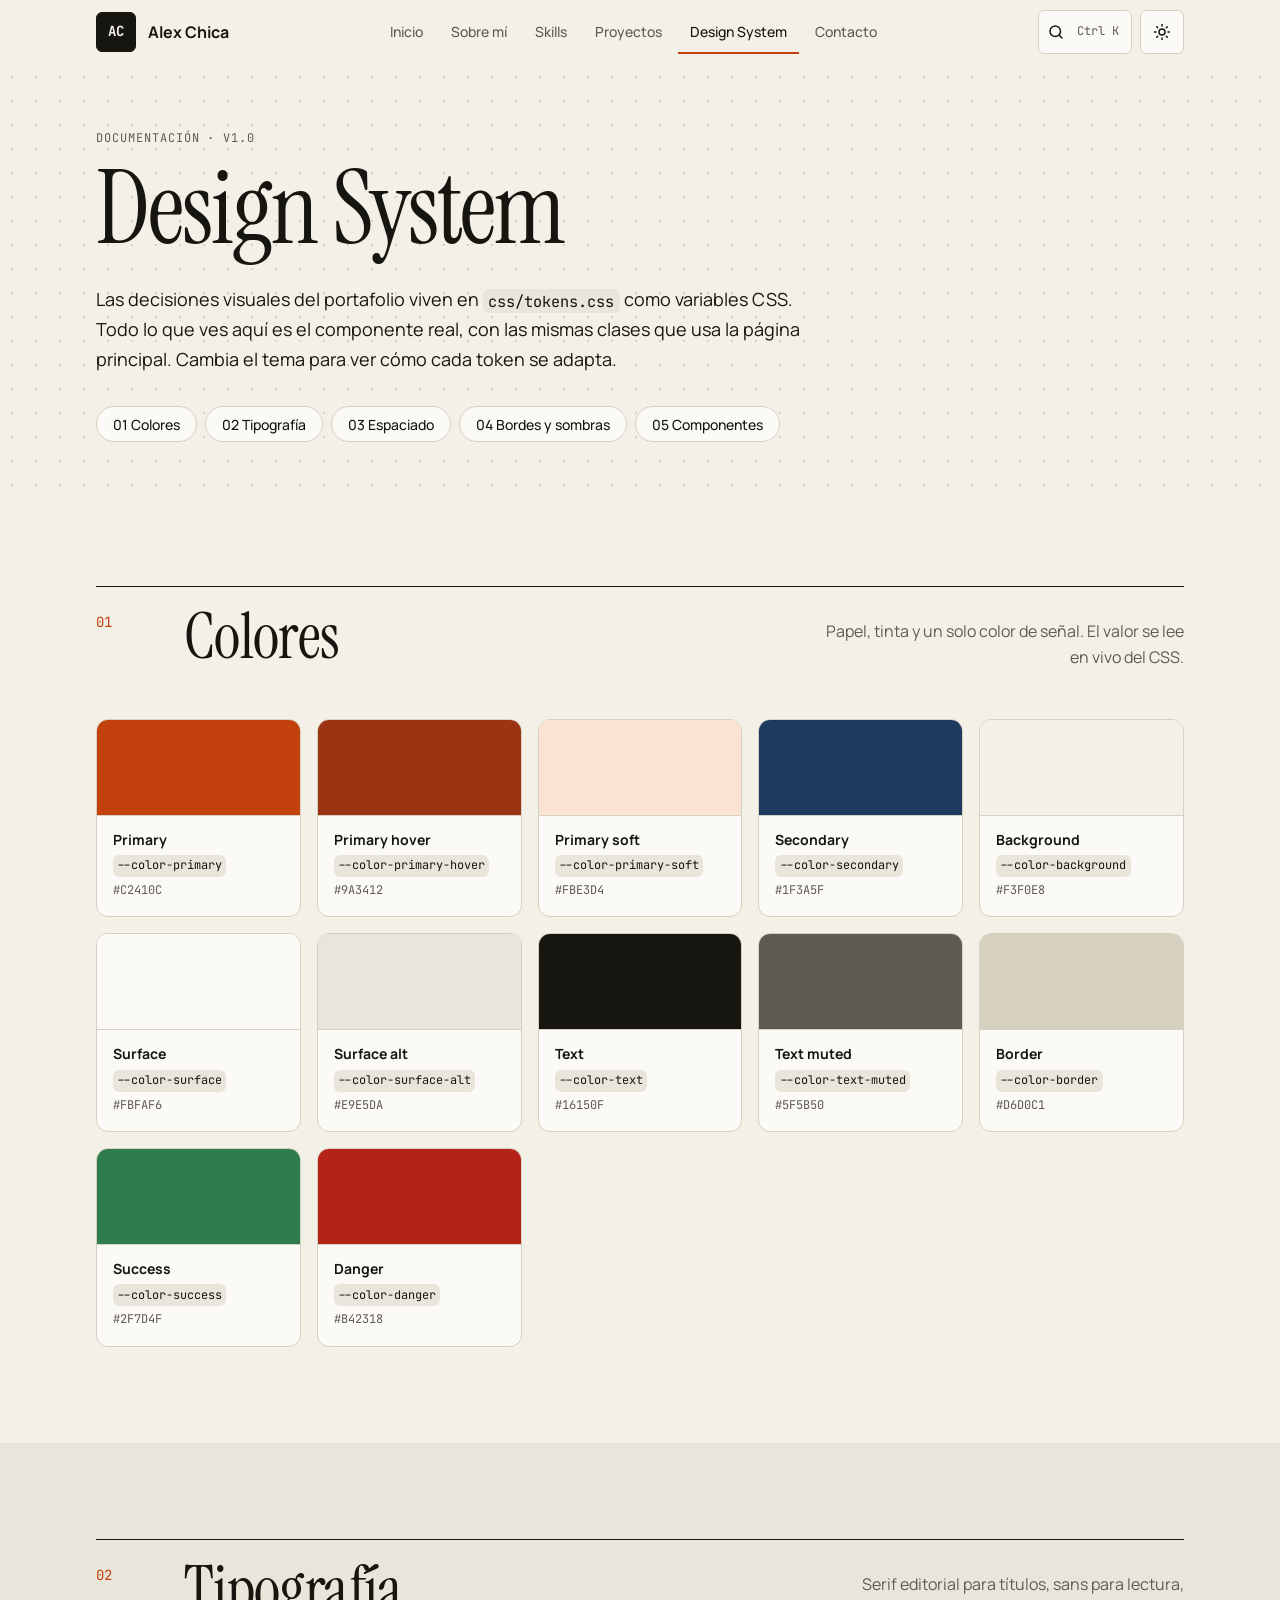
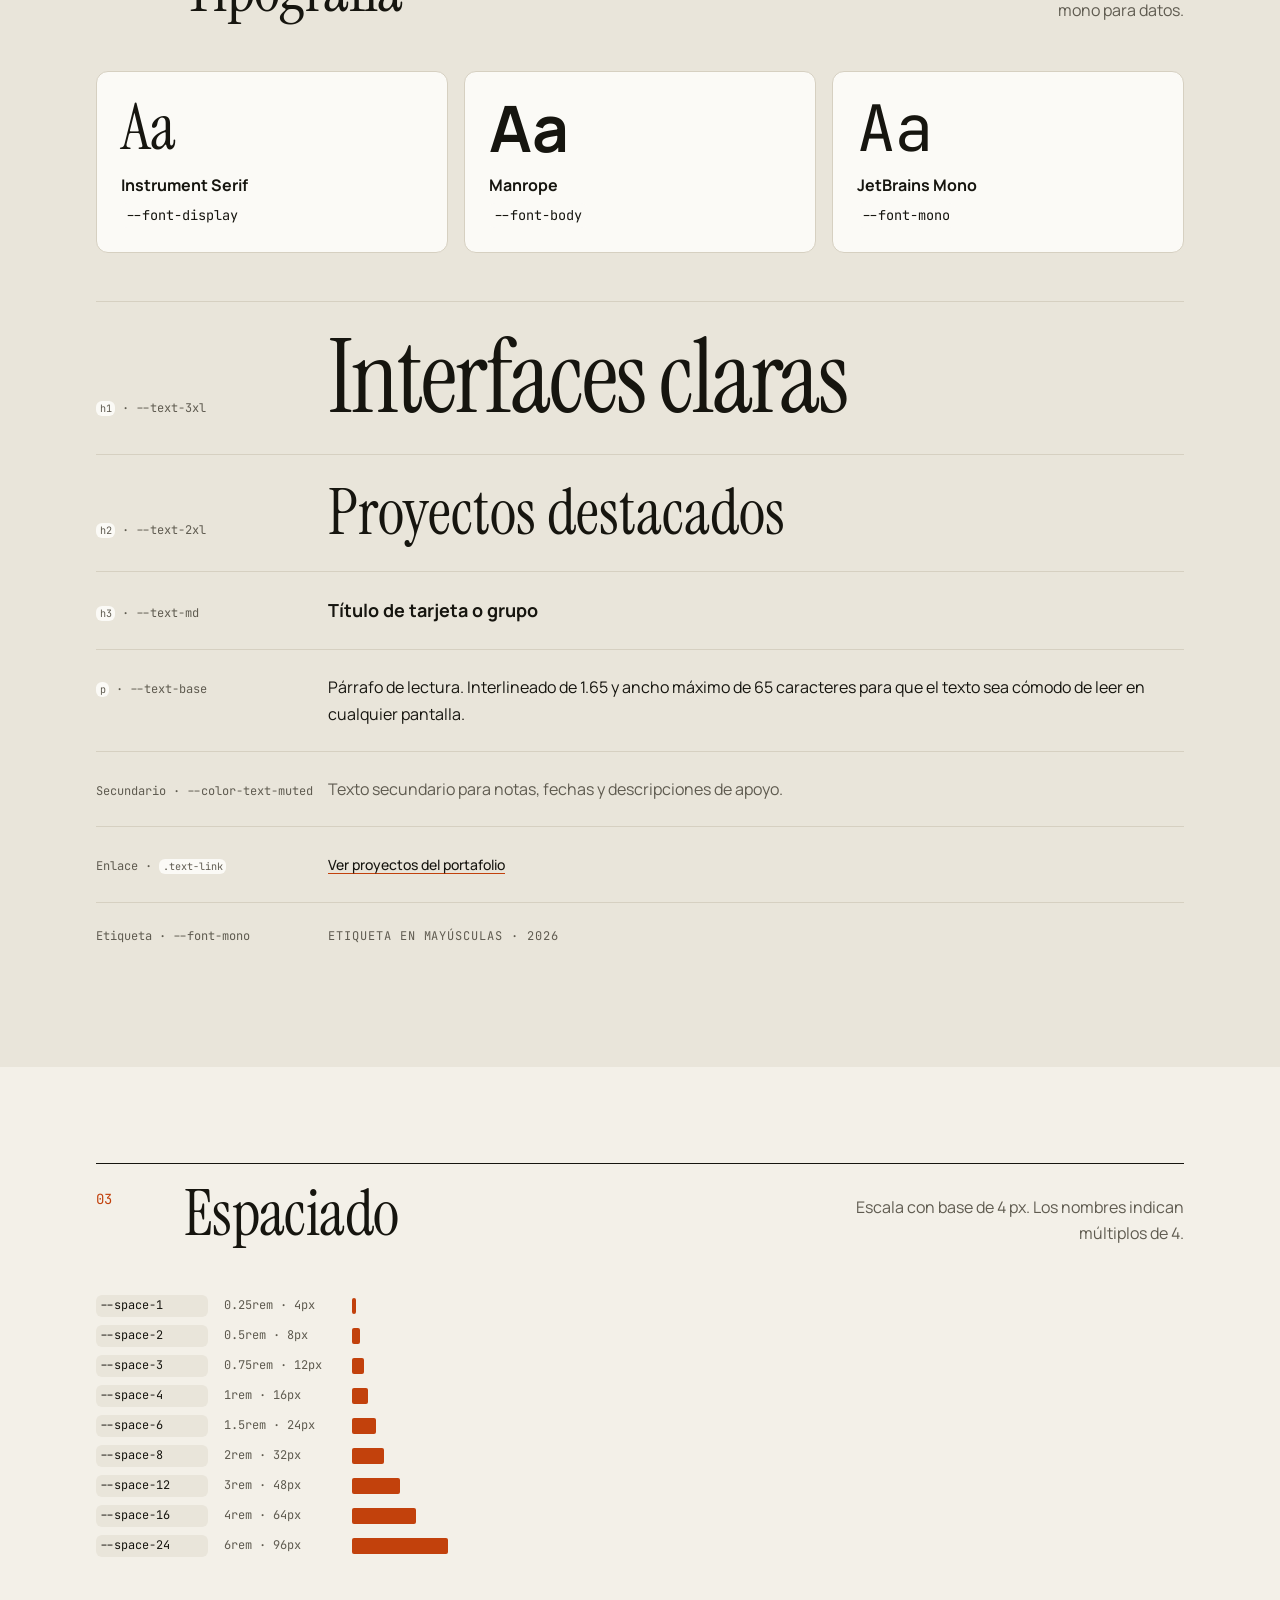
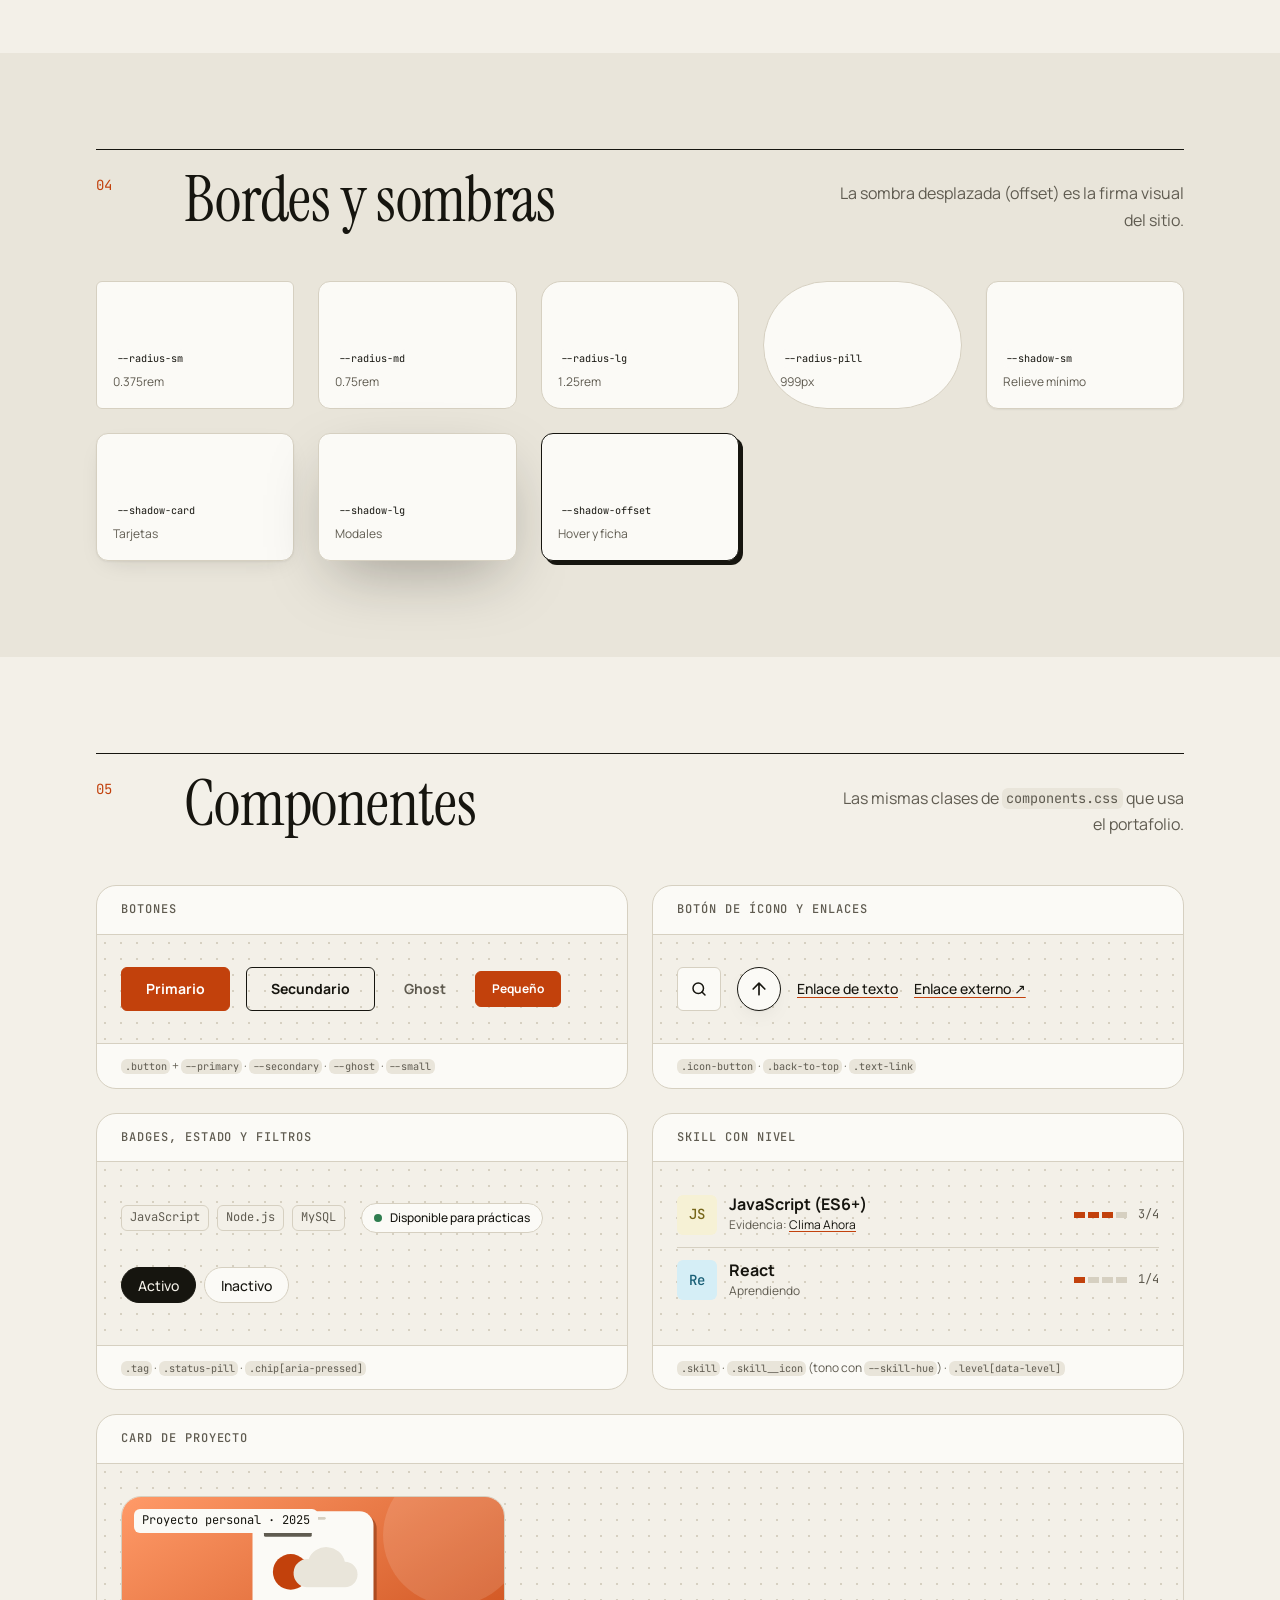
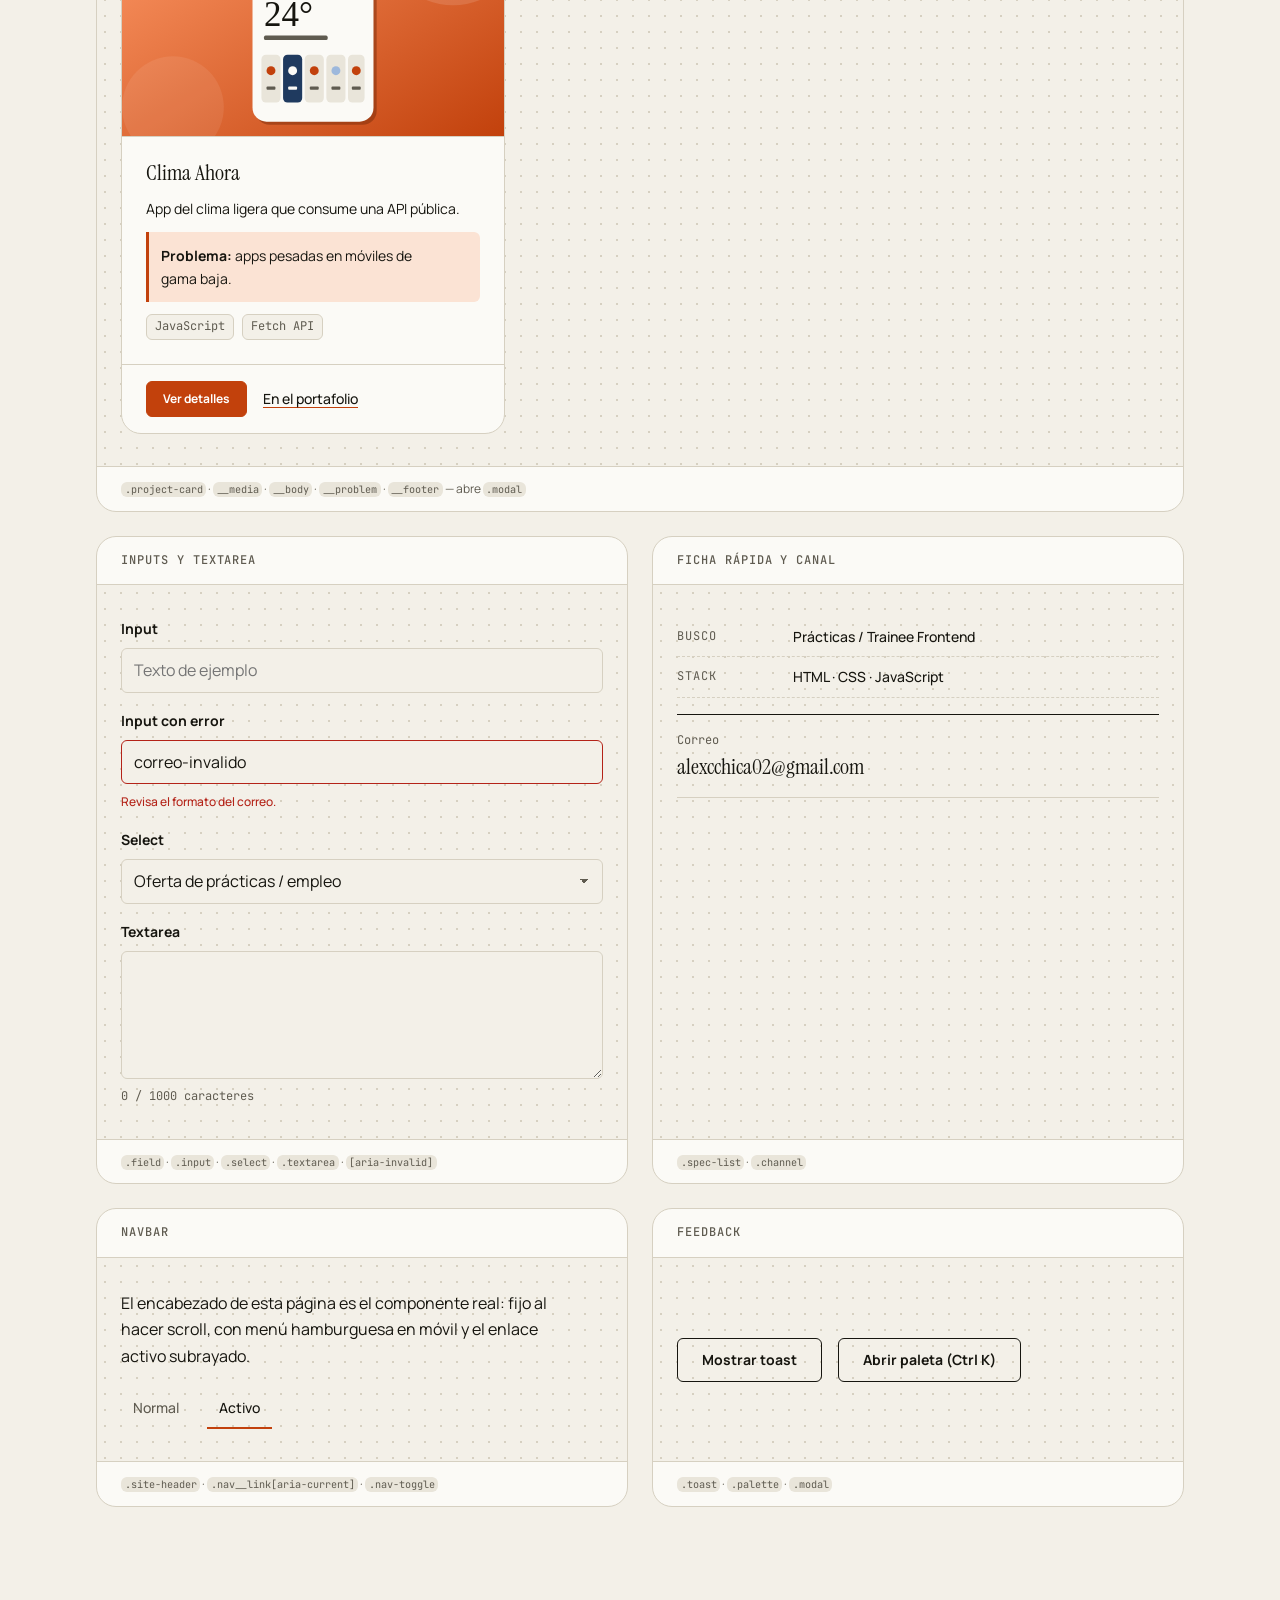
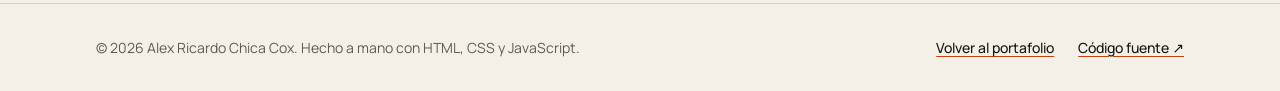
==== commit 3e313a72: "Datos personales: nombre, correo, universidad y ubicación" ====
--- a/design-system.html
+++ b/design-system.html
@@ -3,8 +3,8 @@
 <head>
   <meta charset="UTF-8">
   <meta name="viewport" content="width=device-width, initial-scale=1.0">
-  <title>Design System — Nombre Apellido</title>
-  <meta name="description" content="Design system del portafolio de Nombre Apellido: colores, tipografía, espaciado y componentes reutilizables.">
+  <title>Design System — Alex Chica</title>
+  <meta name="description" content="Design system del portafolio de Alex Ricardo Chica Cox: colores, tipografía, espaciado y componentes reutilizables.">
   <meta name="theme-color" content="#f3f0e8">
   <link rel="icon" href="assets/icons/favicon.svg" type="image/svg+xml">
 
@@ -32,9 +32,9 @@
 
   <header class="site-header" data-header>
     <div class="container site-header__inner">
-      <a class="brand" href="index.html" aria-label="Nombre Apellido, volver al portafolio">
-        <span class="brand__mark" aria-hidden="true">NA</span>
-        <span class="brand__name">Nombre Apellido</span>
+      <a class="brand" href="index.html" aria-label="Alex Chica, volver al portafolio">
+        <span class="brand__mark" aria-hidden="true">AC</span>
+        <span class="brand__name">Alex Chica</span>
       </a>
 
       <nav class="nav" aria-label="Principal">
@@ -396,7 +396,7 @@
                 <li>
                   <a class="channel" href="index.html#contacto">
                     <span class="channel__label">Correo</span>
-                    <span class="channel__value">tu.correo@ejemplo.com</span>
+                    <span class="channel__value">alexcchica02@gmail.com</span>
                   </a>
                 </li>
               </ul>
@@ -431,7 +431,7 @@
 
   <footer class="site-footer">
     <div class="container site-footer__inner">
-      <p>© <span data-year>2026</span> Nombre Apellido. Hecho a mano con HTML, CSS y JavaScript.</p>
+      <p>© <span data-year>2026</span> Alex Ricardo Chica Cox. Hecho a mano con HTML, CSS y JavaScript.</p>
       <nav aria-label="Secundaria">
         <ul class="site-footer__links">
           <li><a class="text-link" href="index.html">Volver al portafolio</a></li>
--- a/css/components.css
+++ b/css/components.css
@@ -110,7 +110,7 @@
     box-shadow: none;
   }
 
-  .nav-toggle {
+  .icon-button.nav-toggle {
     display: none;
   }
 }
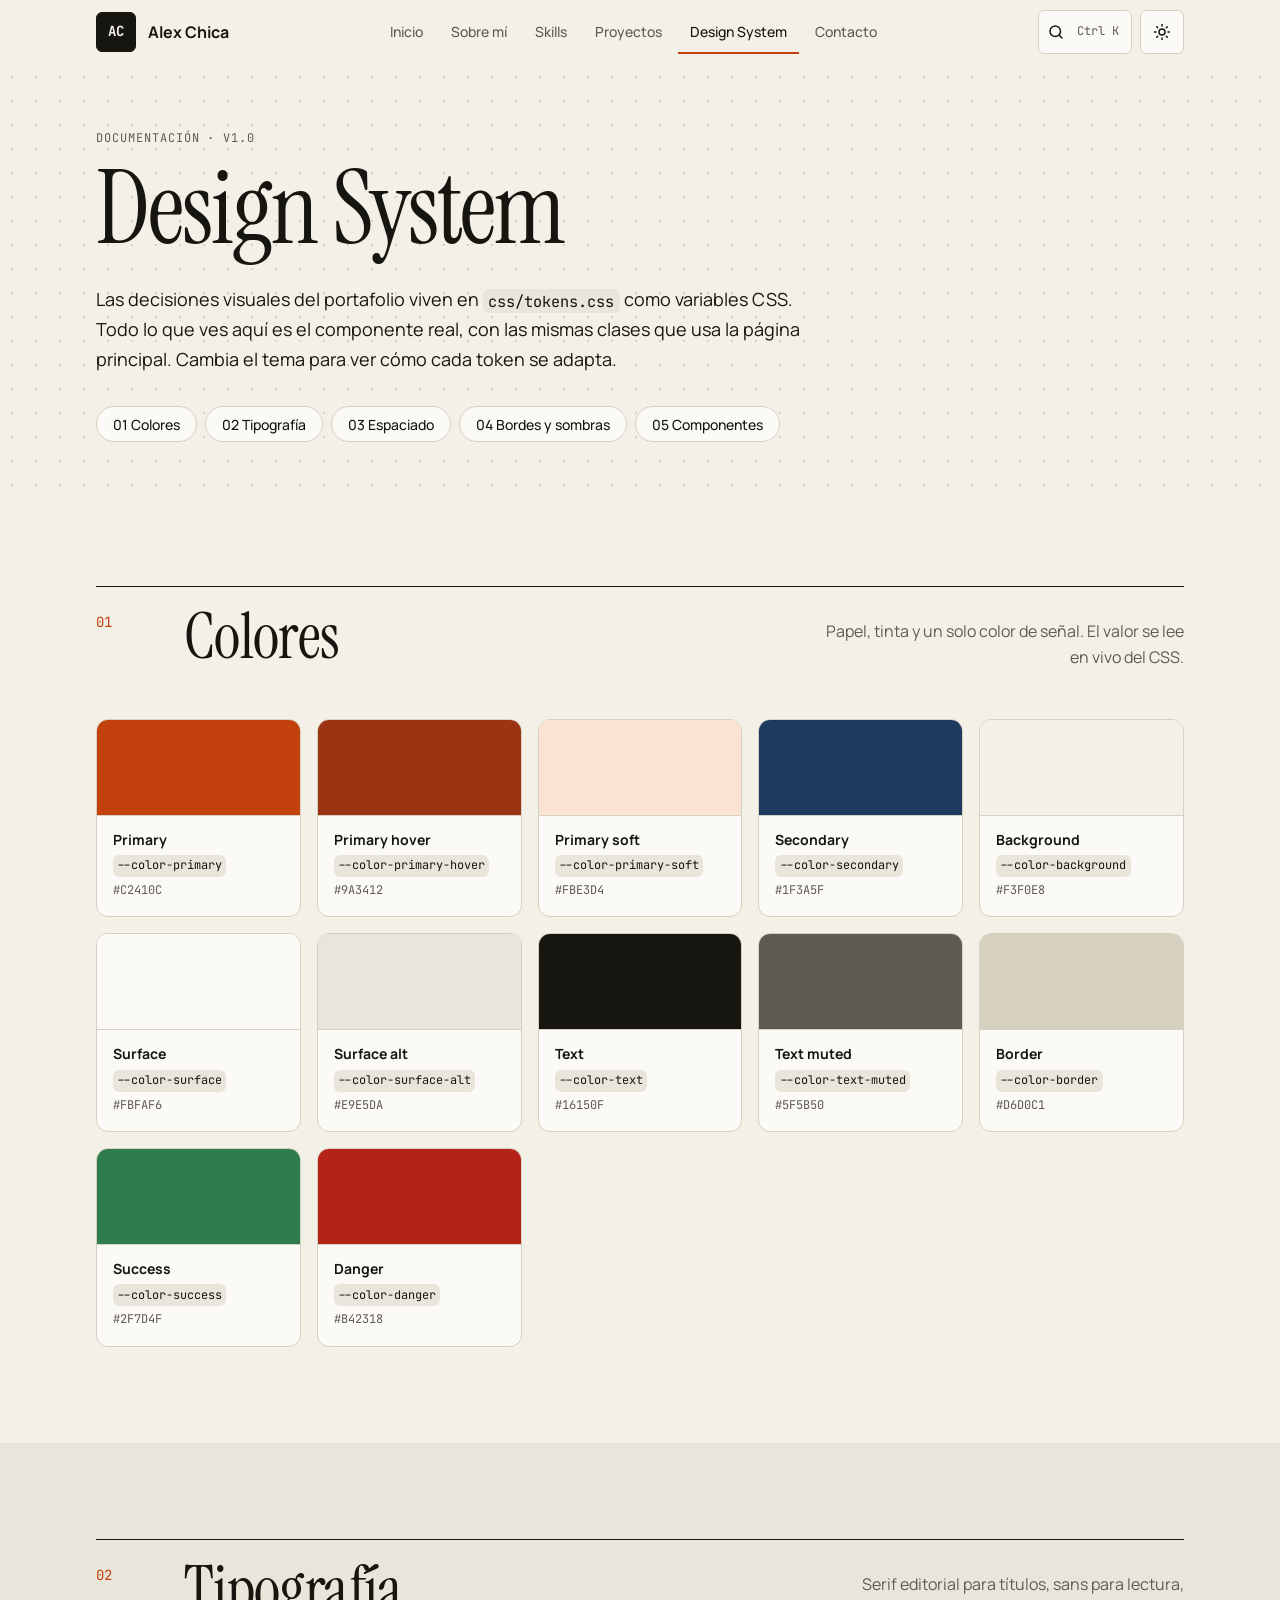
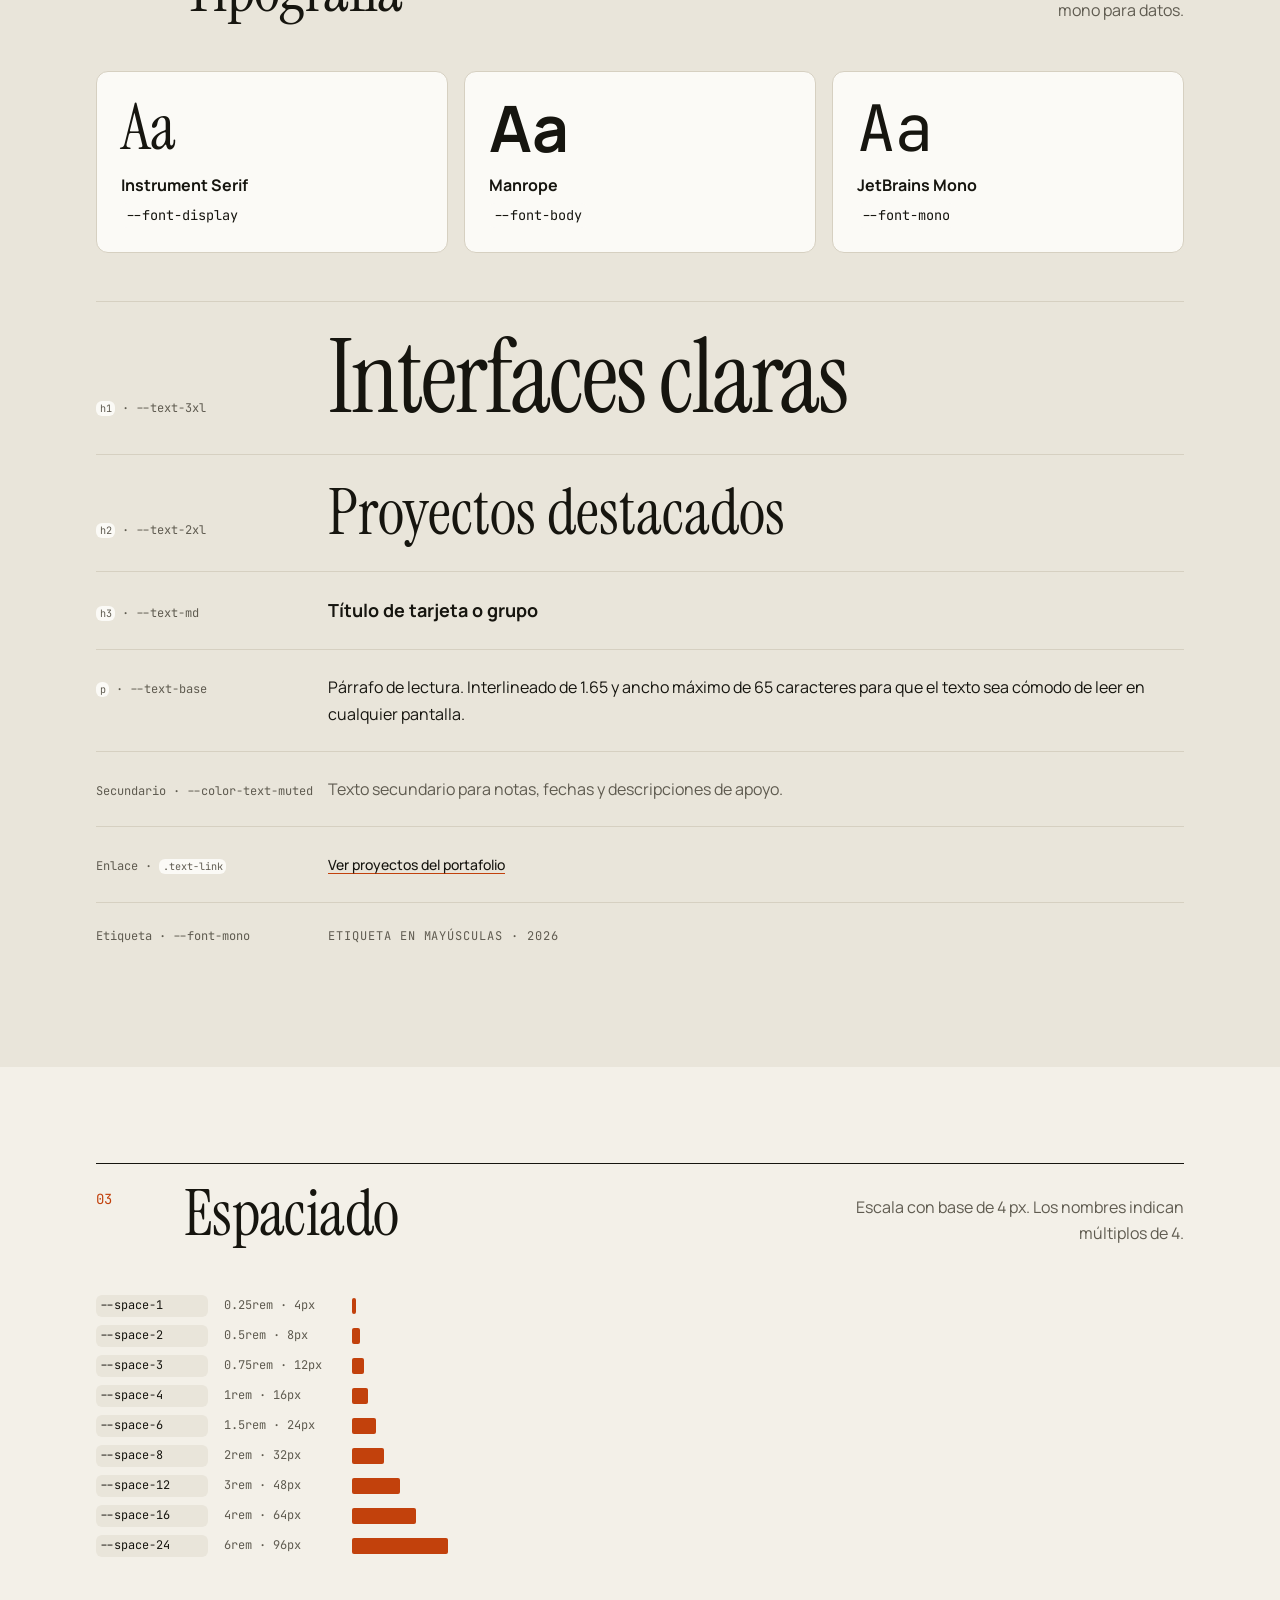
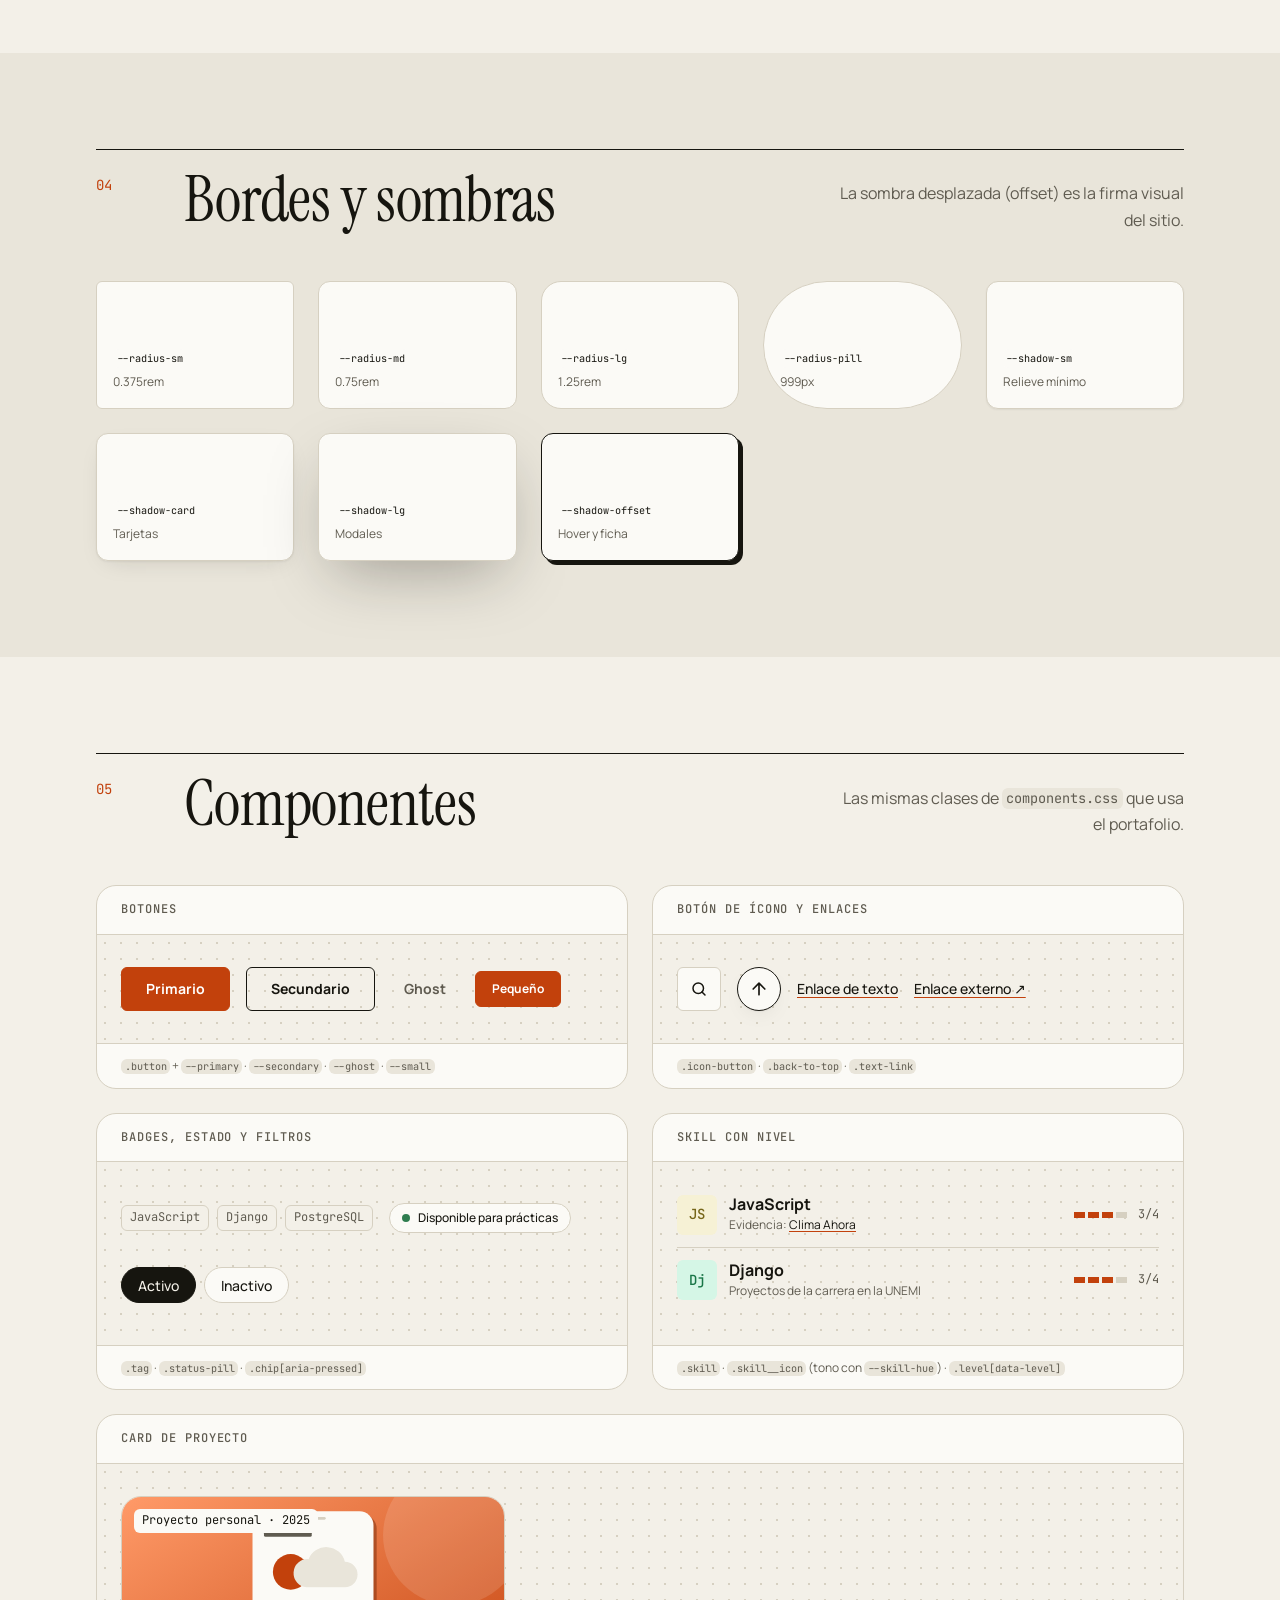
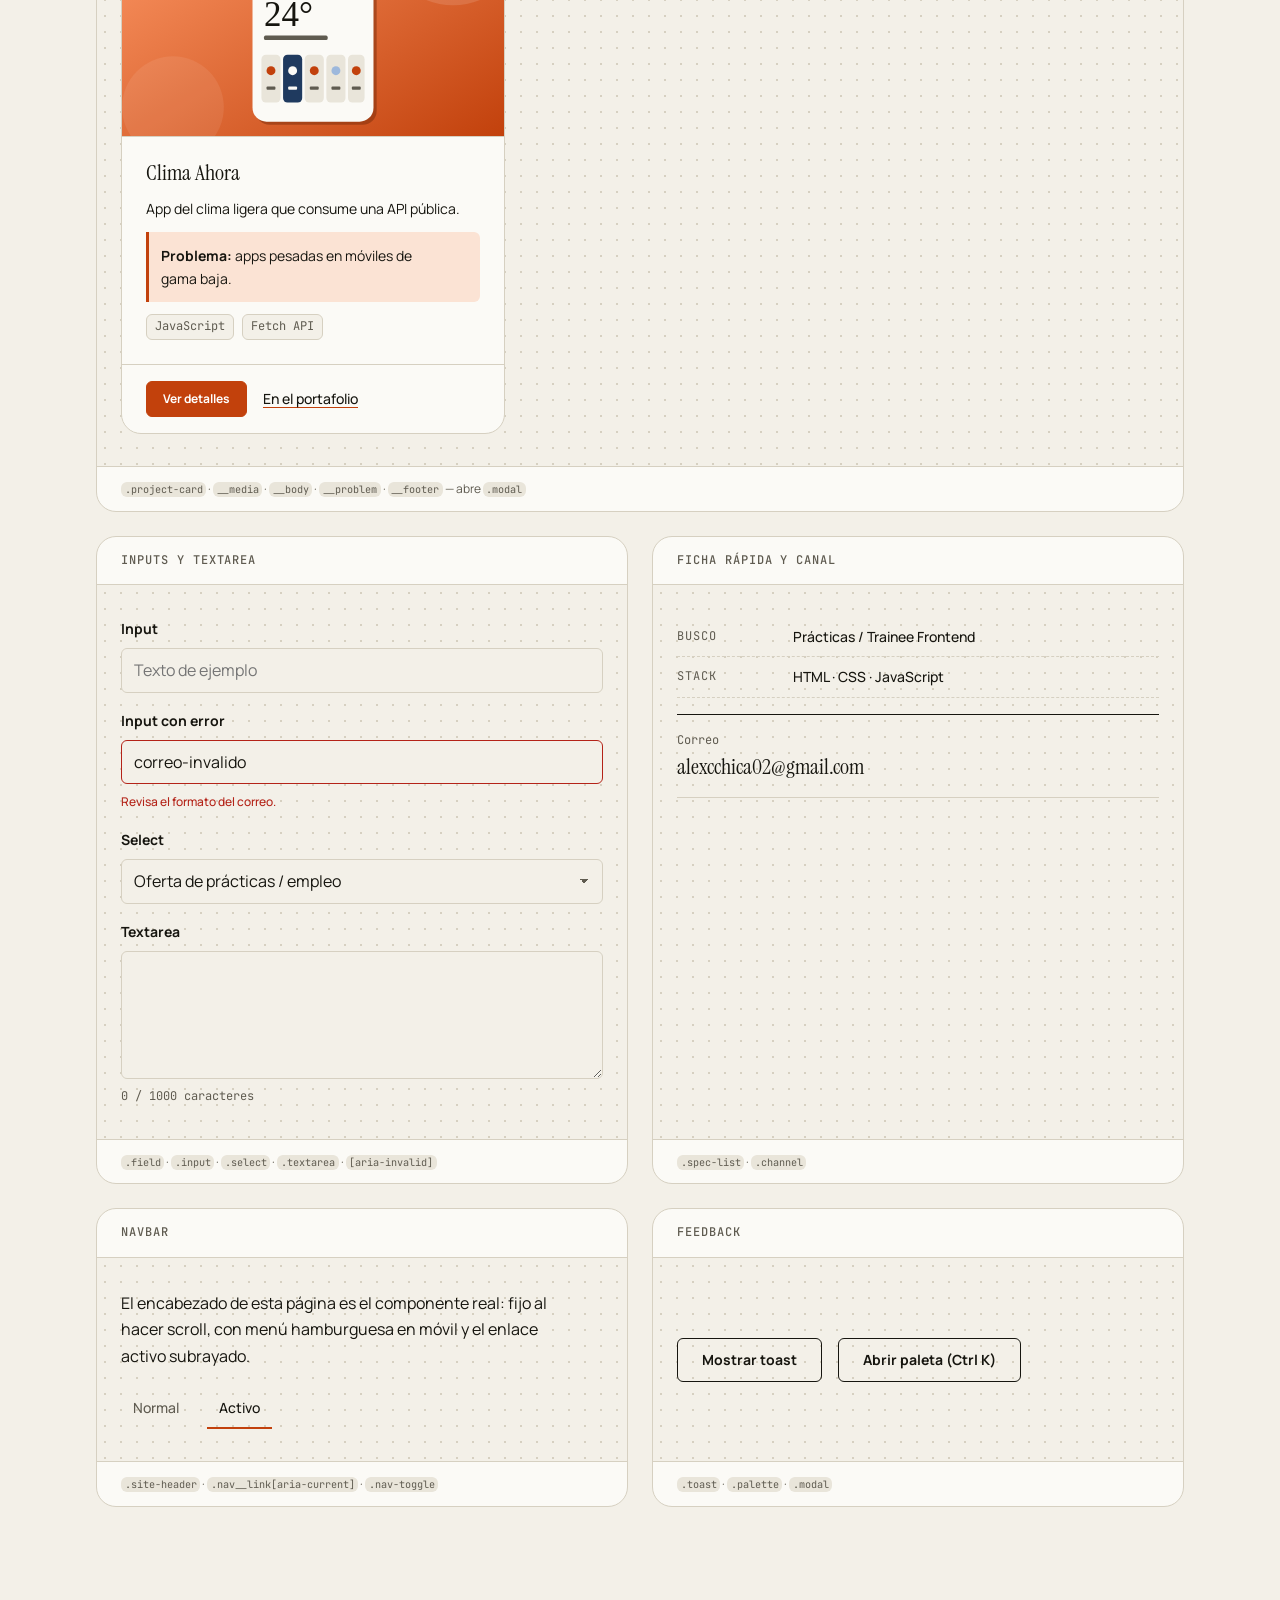
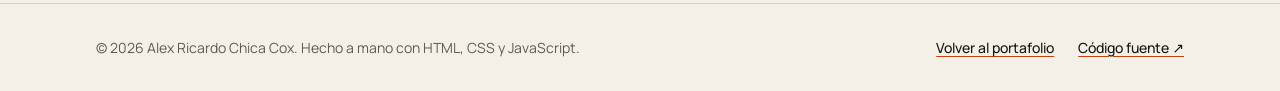
==== commit 218fdcd1: "Skills y proyectos con stack real: Django, PostgreSQL, Bootstrap" ====
--- a/design-system.html
+++ b/design-system.html
@@ -272,7 +272,7 @@
                 <svg aria-hidden="true" viewBox="0 0 24 24" width="20" height="20"><path d="M12 19V5M5 12l7-7 7 7" fill="none" stroke="currentColor" stroke-width="2" stroke-linecap="round" stroke-linejoin="round"/></svg>
               </button>
               <a class="text-link" href="index.html">Enlace de texto</a>
-              <a class="text-link" href="https://github.com/tu-usuario" target="_blank" rel="noopener noreferrer">Enlace externo ↗</a>
+              <a class="text-link" href="https://github.com/theoriginalex" target="_blank" rel="noopener noreferrer">Enlace externo ↗</a>
             </div>
             <p class="ds-demo__code"><code>.icon-button</code> · <code>.back-to-top</code> · <code>.text-link</code></p>
           </article>
@@ -282,8 +282,8 @@
             <div class="ds-demo__preview">
               <ul class="tag-list" aria-label="Ejemplo de tags">
                 <li class="tag">JavaScript</li>
-                <li class="tag">Node.js</li>
-                <li class="tag">MySQL</li>
+                <li class="tag">Django</li>
+                <li class="tag">PostgreSQL</li>
               </ul>
               <span class="status-pill"><span class="status-pill__dot" aria-hidden="true"></span>Disponible para prácticas</span>
               <div class="filter-bar" role="group" aria-label="Ejemplo de filtros" data-ds-chips>
@@ -301,18 +301,18 @@
                 <li class="skill">
                   <span class="skill__icon" style="--skill-hue: 50" aria-hidden="true">JS</span>
                   <div class="skill__body">
-                    <p class="skill__name">JavaScript (ES6+)</p>
+                    <p class="skill__name">JavaScript</p>
                     <p class="skill__proof">Evidencia: <a href="index.html#proyecto-clima">Clima Ahora</a></p>
                   </div>
                   <span class="level" data-level="3"><span class="visually-hidden">Nivel 3 de 4: intermedio</span></span>
                 </li>
                 <li class="skill">
-                  <span class="skill__icon" style="--skill-hue: 195" aria-hidden="true">Re</span>
+                  <span class="skill__icon" style="--skill-hue: 150" aria-hidden="true">Dj</span>
                   <div class="skill__body">
-                    <p class="skill__name">React</p>
-                    <p class="skill__proof">Aprendiendo</p>
+                    <p class="skill__name">Django</p>
+                    <p class="skill__proof">Proyectos de la carrera en la UNEMI</p>
                   </div>
-                  <span class="level" data-level="1"><span class="visually-hidden">Nivel 1 de 4: explorando</span></span>
+                  <span class="level" data-level="3"><span class="visually-hidden">Nivel 3 de 4: intermedio</span></span>
                 </li>
               </ul>
             </div>
@@ -435,7 +435,7 @@
       <nav aria-label="Secundaria">
         <ul class="site-footer__links">
           <li><a class="text-link" href="index.html">Volver al portafolio</a></li>
-          <li><a class="text-link" href="https://github.com/tu-usuario/portafolio" target="_blank" rel="noopener noreferrer">Código fuente ↗</a></li>
+          <li><a class="text-link" href="https://github.com/theoriginalex/portafolio" target="_blank" rel="noopener noreferrer">Código fuente ↗</a></li>
         </ul>
       </nav>
     </div>
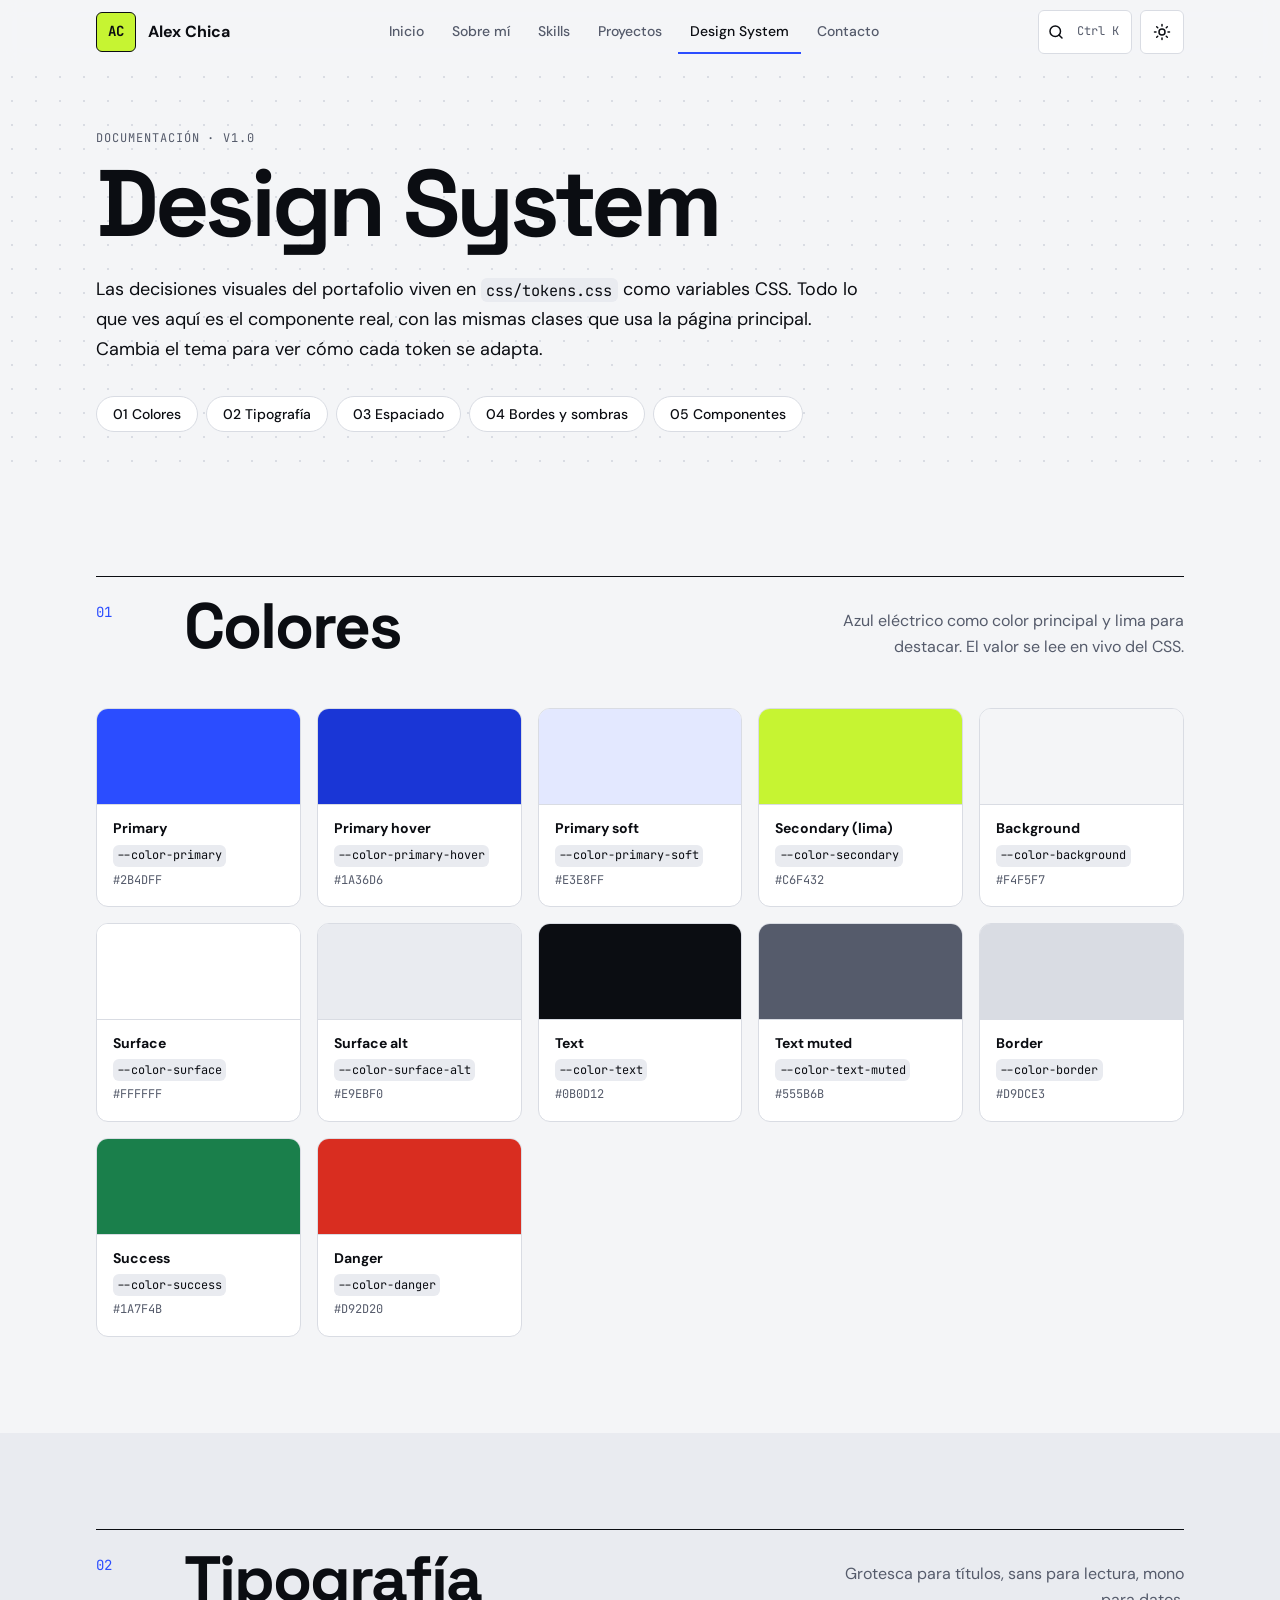
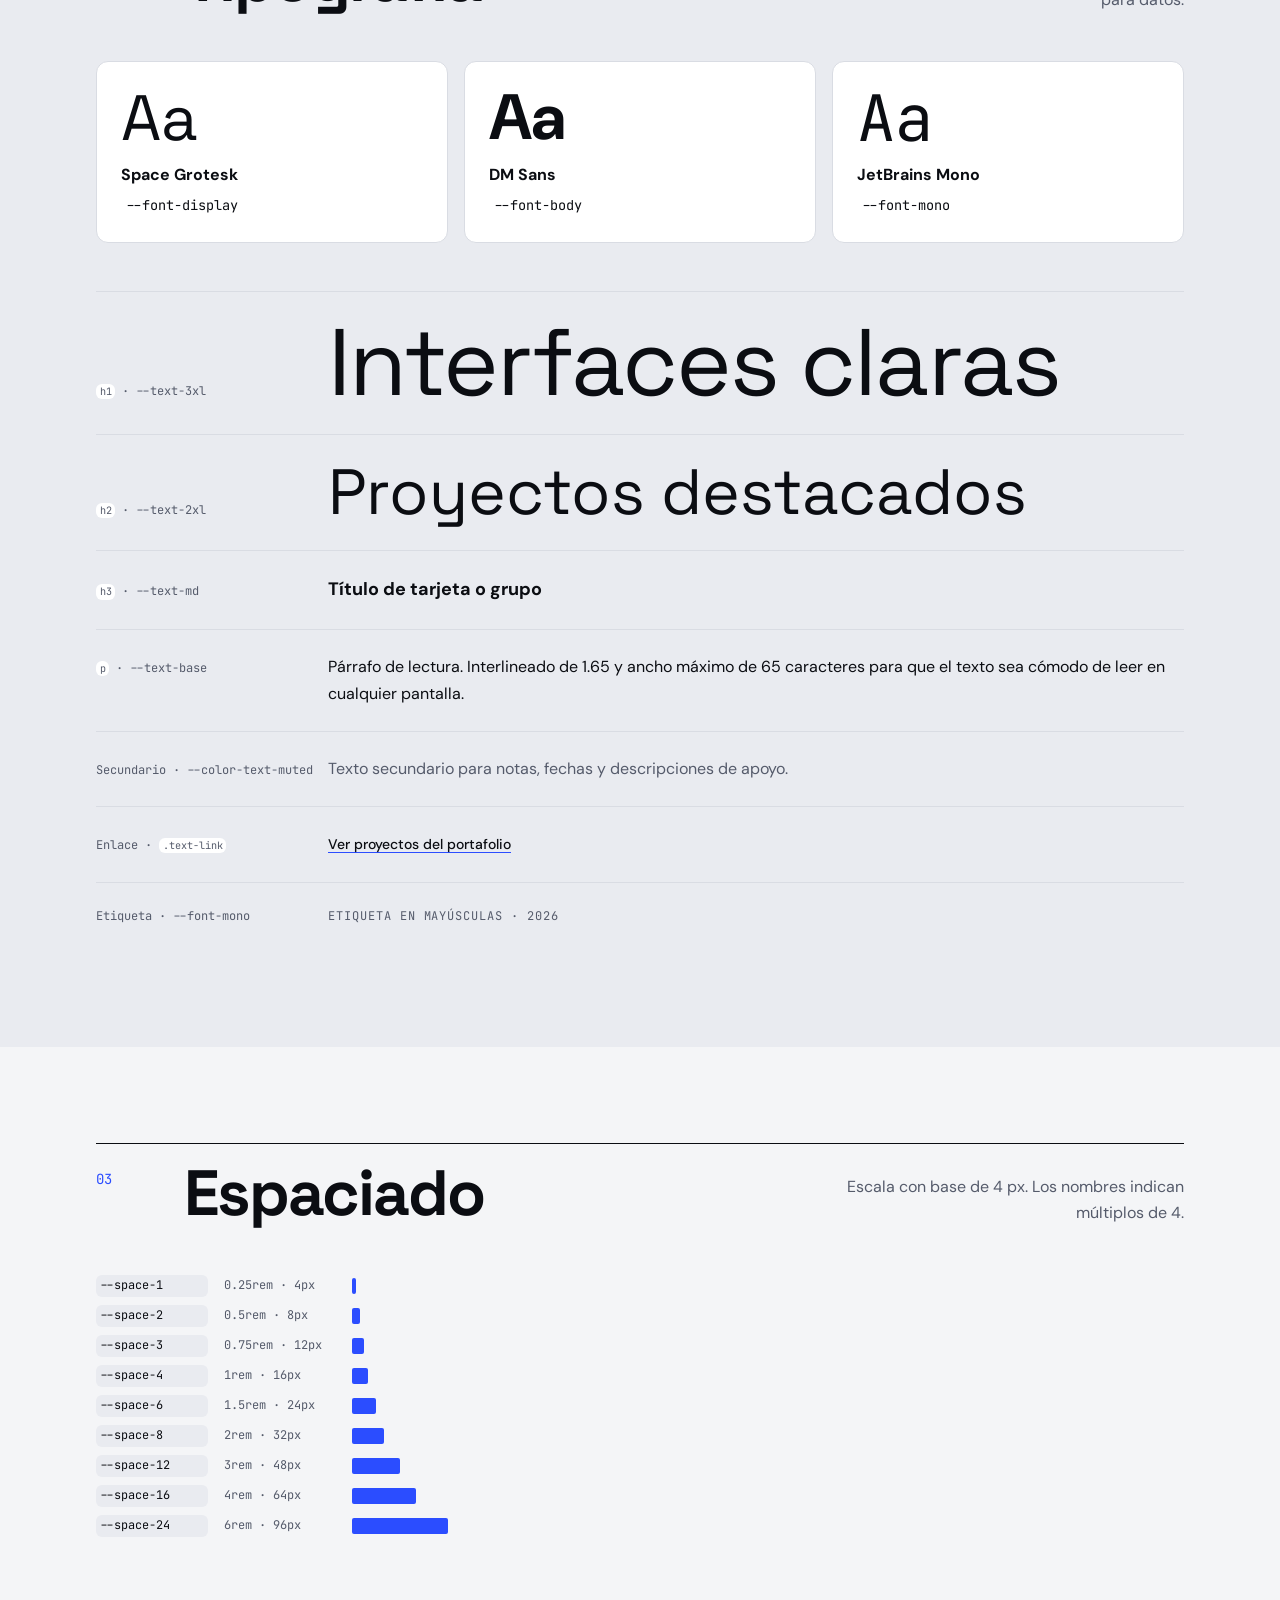
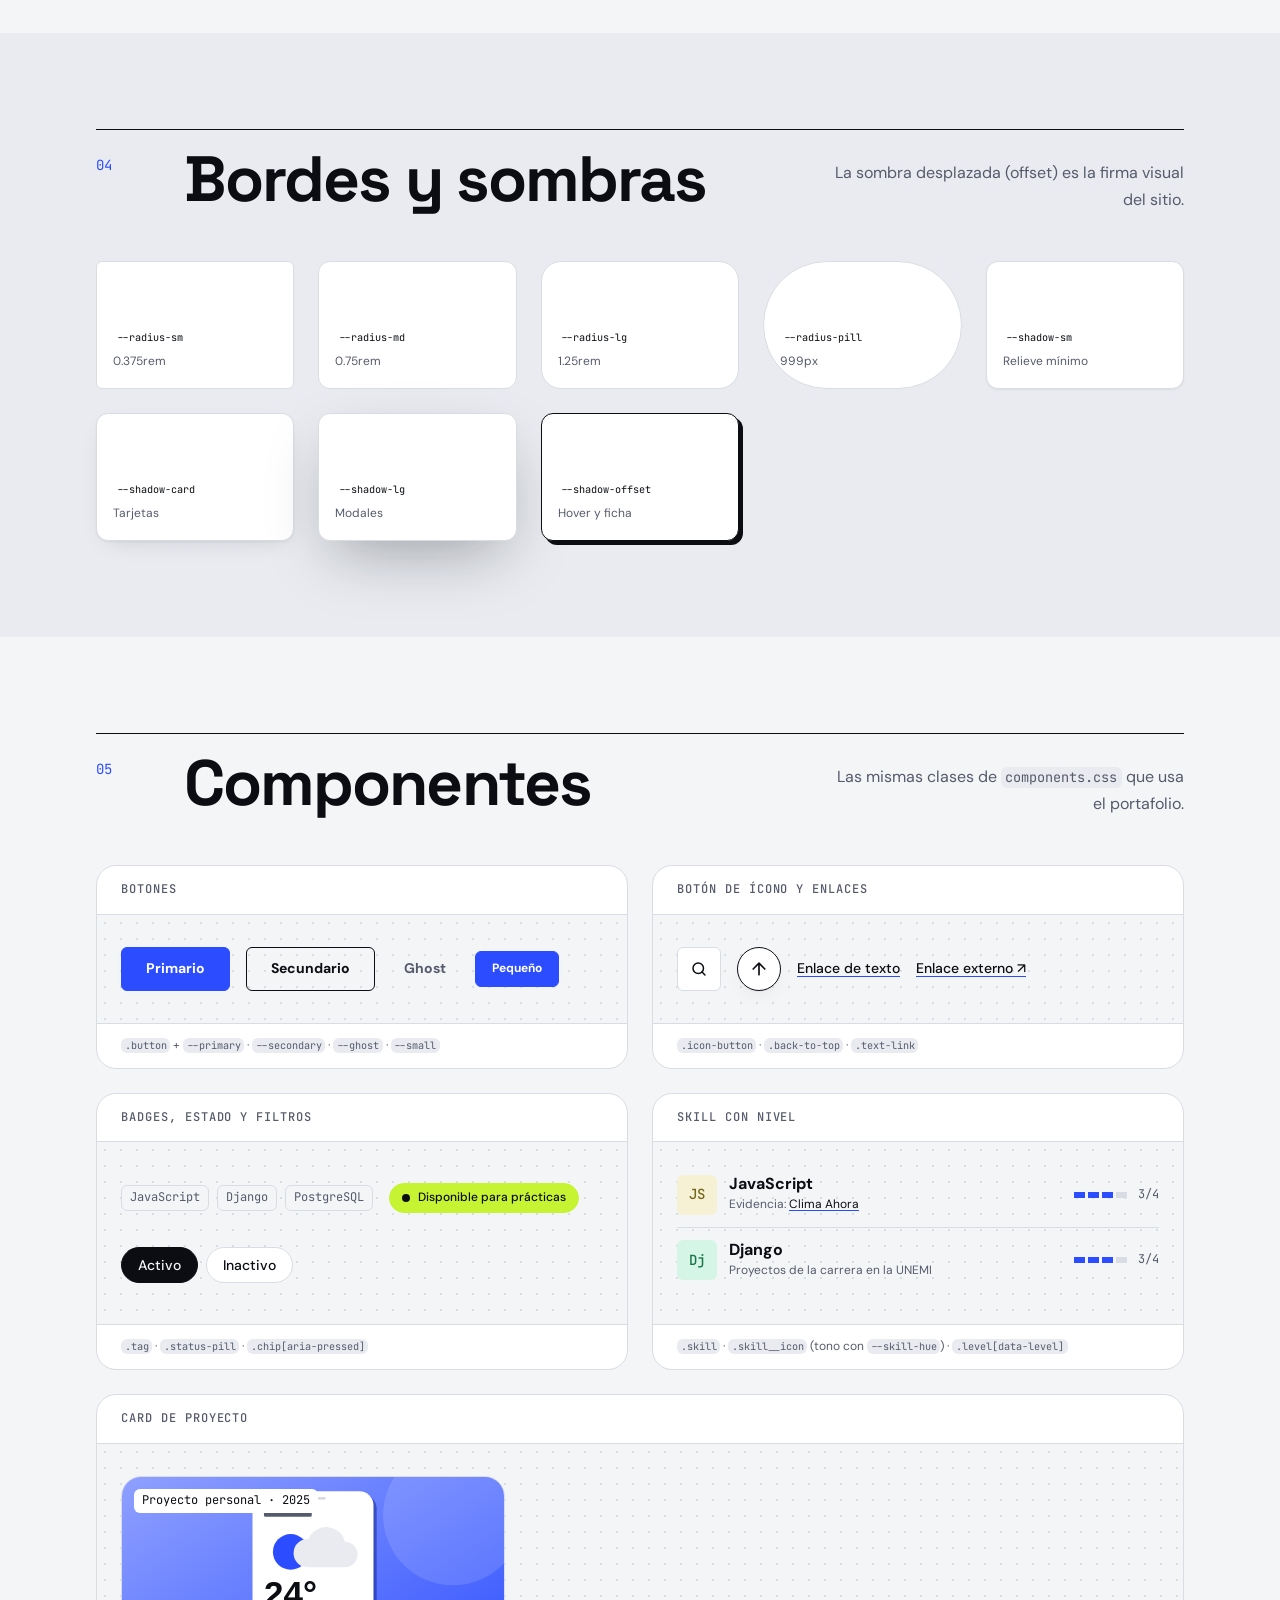
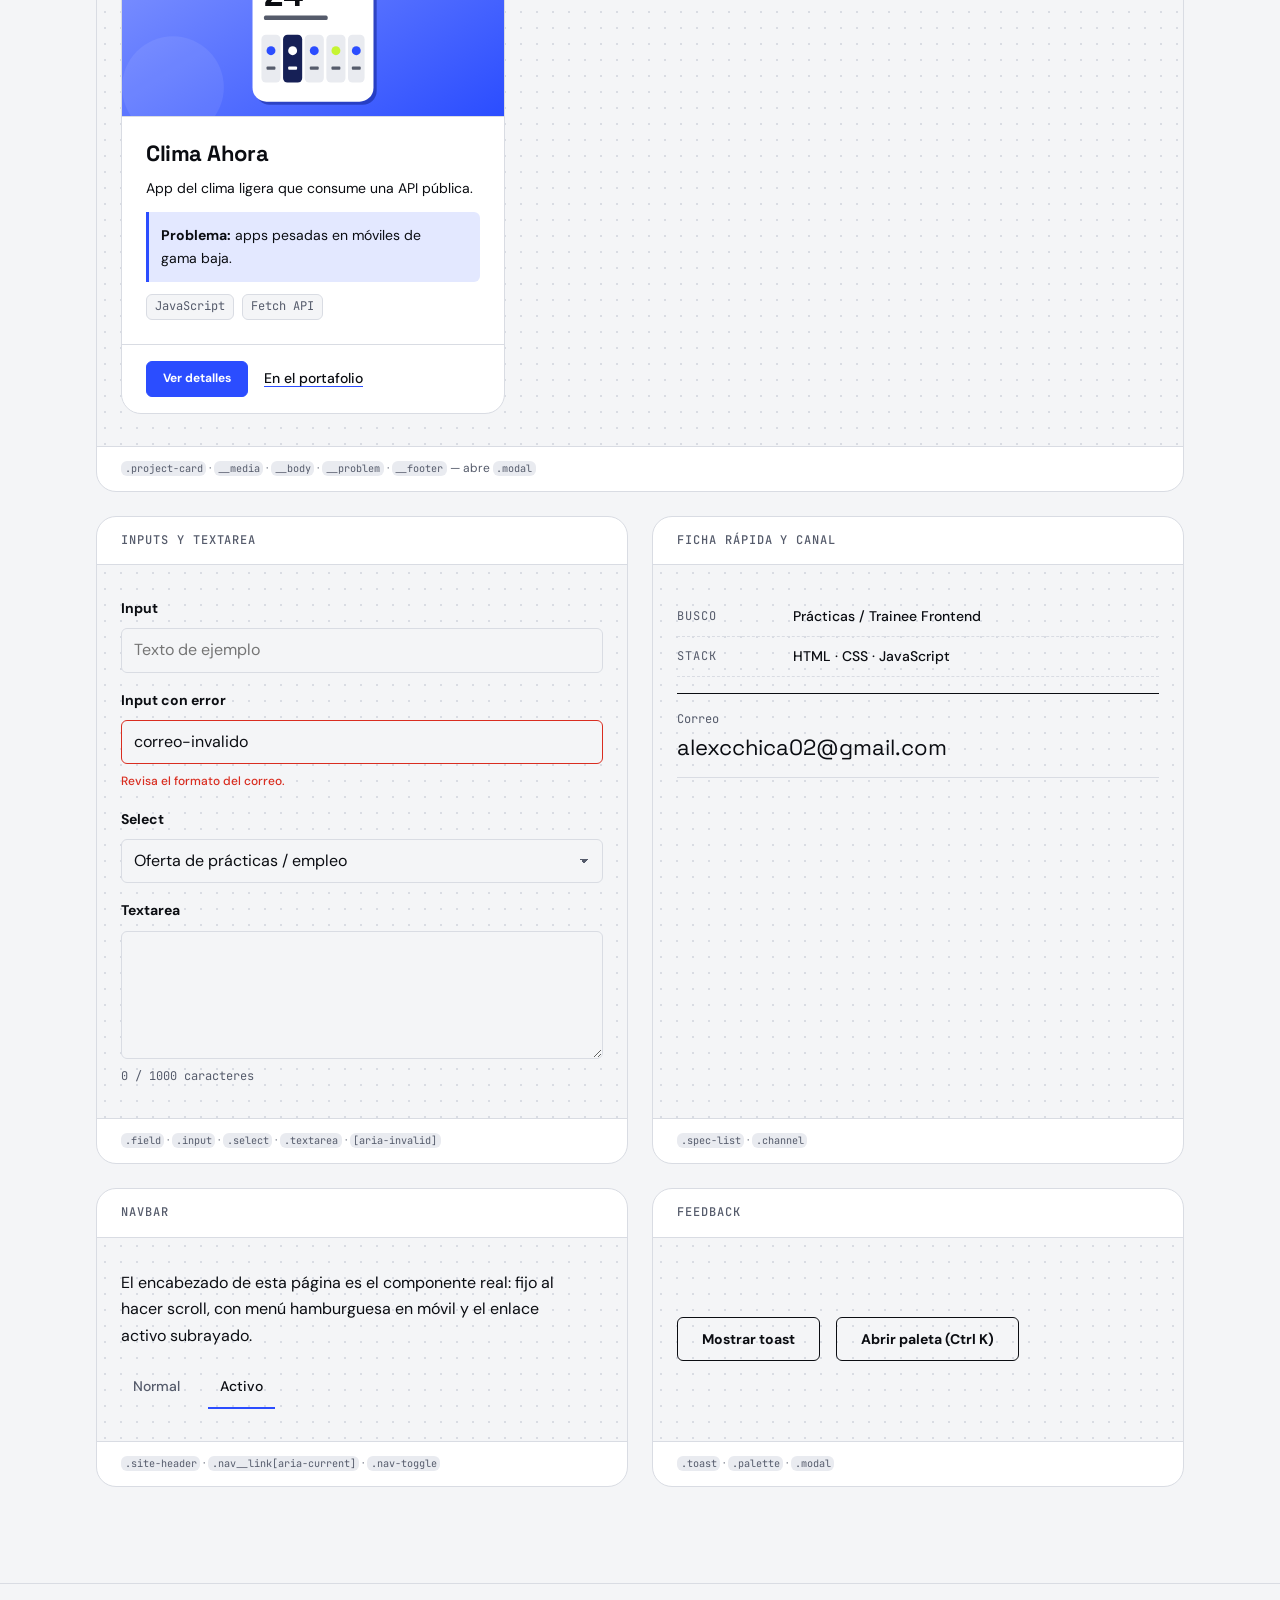
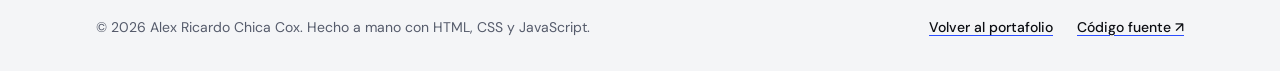
==== commit ccb40425: "Nueva paleta azul eléctrico + lima y tipografía Space Grotesk / DM Sans" ====
--- a/design-system.html
+++ b/design-system.html
@@ -5,12 +5,12 @@
   <meta name="viewport" content="width=device-width, initial-scale=1.0">
   <title>Design System — Alex Chica</title>
   <meta name="description" content="Design system del portafolio de Alex Ricardo Chica Cox: colores, tipografía, espaciado y componentes reutilizables.">
-  <meta name="theme-color" content="#f3f0e8">
+  <meta name="theme-color" content="#f4f5f7">
   <link rel="icon" href="assets/icons/favicon.svg" type="image/svg+xml">
 
   <link rel="preconnect" href="https://fonts.googleapis.com">
   <link rel="preconnect" href="https://fonts.gstatic.com" crossorigin>
-  <link rel="stylesheet" href="https://fonts.googleapis.com/css2?family=Instrument+Serif:ital@0;1&family=JetBrains+Mono:wght@400;500&family=Manrope:wght@400;500;700&display=swap">
+  <link rel="stylesheet" href="https://fonts.googleapis.com/css2?family=DM+Sans:opsz,wght@9..40,400;9..40,500;9..40,700&family=JetBrains+Mono:wght@400;500&family=Space+Grotesk:wght@500;700&display=swap">
 
   <link rel="stylesheet" href="css/tokens.css">
   <link rel="stylesheet" href="css/base.css">
@@ -92,57 +92,57 @@
         <header class="section-head">
           <p class="section-head__index" aria-hidden="true">01</p>
           <h2 class="section-head__title" id="colors-title">Colores</h2>
-          <p class="section-head__note">Papel, tinta y un solo color de señal. El valor se lee en vivo del CSS.</p>
+          <p class="section-head__note">Azul eléctrico como color principal y lima para destacar. El valor se lee en vivo del CSS.</p>
         </header>
 
         <div class="swatch-grid">
           <figure class="swatch" style="--swatch: var(--color-primary)">
             <div class="swatch__chip"></div>
-            <figcaption class="swatch__info"><strong>Primary</strong><code>--color-primary</code><span class="swatch__value" data-token="--color-primary">#c2410c</span></figcaption>
+            <figcaption class="swatch__info"><strong>Primary</strong><code>--color-primary</code><span class="swatch__value" data-token="--color-primary">#2b4dff</span></figcaption>
           </figure>
           <figure class="swatch" style="--swatch: var(--color-primary-hover)">
             <div class="swatch__chip"></div>
-            <figcaption class="swatch__info"><strong>Primary hover</strong><code>--color-primary-hover</code><span class="swatch__value" data-token="--color-primary-hover">#9a3412</span></figcaption>
+            <figcaption class="swatch__info"><strong>Primary hover</strong><code>--color-primary-hover</code><span class="swatch__value" data-token="--color-primary-hover">#1a36d6</span></figcaption>
           </figure>
           <figure class="swatch" style="--swatch: var(--color-primary-soft)">
             <div class="swatch__chip"></div>
-            <figcaption class="swatch__info"><strong>Primary soft</strong><code>--color-primary-soft</code><span class="swatch__value" data-token="--color-primary-soft">#fbe3d4</span></figcaption>
+            <figcaption class="swatch__info"><strong>Primary soft</strong><code>--color-primary-soft</code><span class="swatch__value" data-token="--color-primary-soft">#e3e8ff</span></figcaption>
           </figure>
           <figure class="swatch" style="--swatch: var(--color-secondary)">
             <div class="swatch__chip"></div>
-            <figcaption class="swatch__info"><strong>Secondary</strong><code>--color-secondary</code><span class="swatch__value" data-token="--color-secondary">#1f3a5f</span></figcaption>
+            <figcaption class="swatch__info"><strong>Secondary (lima)</strong><code>--color-secondary</code><span class="swatch__value" data-token="--color-secondary">#162056</span></figcaption>
           </figure>
           <figure class="swatch" style="--swatch: var(--color-background)">
             <div class="swatch__chip"></div>
-            <figcaption class="swatch__info"><strong>Background</strong><code>--color-background</code><span class="swatch__value" data-token="--color-background">#f3f0e8</span></figcaption>
+            <figcaption class="swatch__info"><strong>Background</strong><code>--color-background</code><span class="swatch__value" data-token="--color-background">#f4f5f7</span></figcaption>
           </figure>
           <figure class="swatch" style="--swatch: var(--color-surface)">
             <div class="swatch__chip"></div>
-            <figcaption class="swatch__info"><strong>Surface</strong><code>--color-surface</code><span class="swatch__value" data-token="--color-surface">#fbfaf6</span></figcaption>
+            <figcaption class="swatch__info"><strong>Surface</strong><code>--color-surface</code><span class="swatch__value" data-token="--color-surface">#ffffff</span></figcaption>
           </figure>
           <figure class="swatch" style="--swatch: var(--color-surface-alt)">
             <div class="swatch__chip"></div>
-            <figcaption class="swatch__info"><strong>Surface alt</strong><code>--color-surface-alt</code><span class="swatch__value" data-token="--color-surface-alt">#e9e5da</span></figcaption>
+            <figcaption class="swatch__info"><strong>Surface alt</strong><code>--color-surface-alt</code><span class="swatch__value" data-token="--color-surface-alt">#e9ebf0</span></figcaption>
           </figure>
           <figure class="swatch" style="--swatch: var(--color-text)">
             <div class="swatch__chip"></div>
-            <figcaption class="swatch__info"><strong>Text</strong><code>--color-text</code><span class="swatch__value" data-token="--color-text">#16150f</span></figcaption>
+            <figcaption class="swatch__info"><strong>Text</strong><code>--color-text</code><span class="swatch__value" data-token="--color-text">#0b0d12</span></figcaption>
           </figure>
           <figure class="swatch" style="--swatch: var(--color-text-muted)">
             <div class="swatch__chip"></div>
-            <figcaption class="swatch__info"><strong>Text muted</strong><code>--color-text-muted</code><span class="swatch__value" data-token="--color-text-muted">#5f5b50</span></figcaption>
+            <figcaption class="swatch__info"><strong>Text muted</strong><code>--color-text-muted</code><span class="swatch__value" data-token="--color-text-muted">#555b6b</span></figcaption>
           </figure>
           <figure class="swatch" style="--swatch: var(--color-border)">
             <div class="swatch__chip"></div>
-            <figcaption class="swatch__info"><strong>Border</strong><code>--color-border</code><span class="swatch__value" data-token="--color-border">#d6d0c1</span></figcaption>
+            <figcaption class="swatch__info"><strong>Border</strong><code>--color-border</code><span class="swatch__value" data-token="--color-border">#d9dce3</span></figcaption>
           </figure>
           <figure class="swatch" style="--swatch: var(--color-success)">
             <div class="swatch__chip"></div>
-            <figcaption class="swatch__info"><strong>Success</strong><code>--color-success</code><span class="swatch__value" data-token="--color-success">#2f7d4f</span></figcaption>
+            <figcaption class="swatch__info"><strong>Success</strong><code>--color-success</code><span class="swatch__value" data-token="--color-success">#1a7f4b</span></figcaption>
           </figure>
           <figure class="swatch" style="--swatch: var(--color-danger)">
             <div class="swatch__chip"></div>
-            <figcaption class="swatch__info"><strong>Danger</strong><code>--color-danger</code><span class="swatch__value" data-token="--color-danger">#b42318</span></figcaption>
+            <figcaption class="swatch__info"><strong>Danger</strong><code>--color-danger</code><span class="swatch__value" data-token="--color-danger">#d92d20</span></figcaption>
           </figure>
         </div>
       </div>
@@ -154,12 +154,12 @@
         <header class="section-head">
           <p class="section-head__index" aria-hidden="true">02</p>
           <h2 class="section-head__title" id="type-title">Tipografía</h2>
-          <p class="section-head__note">Serif editorial para títulos, sans para lectura, mono para datos.</p>
+          <p class="section-head__note">Grotesca para títulos, sans para lectura, mono para datos.</p>
         </header>
 
         <ul class="font-list" aria-label="Familias tipográficas">
-          <li class="font-list__item"><span class="font-list__sample font-list__sample--display">Aa</span><strong>Instrument Serif</strong><code>--font-display</code></li>
-          <li class="font-list__item"><span class="font-list__sample font-list__sample--body">Aa</span><strong>Manrope</strong><code>--font-body</code></li>
+          <li class="font-list__item"><span class="font-list__sample font-list__sample--display">Aa</span><strong>Space Grotesk</strong><code>--font-display</code></li>
+          <li class="font-list__item"><span class="font-list__sample font-list__sample--body">Aa</span><strong>DM Sans</strong><code>--font-body</code></li>
           <li class="font-list__item"><span class="font-list__sample font-list__sample--mono">Aa</span><strong>JetBrains Mono</strong><code>--font-mono</code></li>
         </ul>
 
@@ -435,7 +435,7 @@
       <nav aria-label="Secundaria">
         <ul class="site-footer__links">
           <li><a class="text-link" href="index.html">Volver al portafolio</a></li>
-          <li><a class="text-link" href="https://github.com/theoriginalex/portafolio" target="_blank" rel="noopener noreferrer">Código fuente ↗</a></li>
+          <li><a class="text-link" href="https://github.com/theoriginalex/Portafolio" target="_blank" rel="noopener noreferrer">Código fuente ↗</a></li>
         </ul>
       </nav>
     </div>
--- a/css/tokens.css
+++ b/css/tokens.css
@@ -7,32 +7,32 @@
 :root {
   color-scheme: light;
 
-  /* ---------- Color · tema claro (papel, tinta y señal) ---------- */
-  --color-primary: #c2410c;
-  --color-primary-hover: #9a3412;
-  --color-primary-soft: #fbe3d4;
+  /* ---------- Color · tema claro (azul eléctrico + lima) ---------- */
+  --color-primary: #2b4dff;
+  --color-primary-hover: #1a36d6;
+  --color-primary-soft: #e3e8ff;
   --color-on-primary: #ffffff;
 
-  --color-secondary: #1f3a5f;
-  --color-secondary-hover: #152a47;
-  --color-on-secondary: #ffffff;
+  --color-secondary: #c6f432;
+  --color-secondary-hover: #b2dd22;
+  --color-on-secondary: #0b0d12;
 
-  --color-background: #f3f0e8;
-  --color-surface: #fbfaf6;
-  --color-surface-alt: #e9e5da;
-  --color-text: #16150f;
-  --color-text-muted: #5f5b50;
-  --color-border: #d6d0c1;
-  --color-border-strong: #16150f;
+  --color-background: #f4f5f7;
+  --color-surface: #ffffff;
+  --color-surface-alt: #e9ebf0;
+  --color-text: #0b0d12;
+  --color-text-muted: #555b6b;
+  --color-border: #d9dce3;
+  --color-border-strong: #0b0d12;
 
-  --color-success: #2f7d4f;
-  --color-danger: #b42318;
-  --color-focus: #2563eb;
-  --color-overlay: rgb(22 21 15 / 0.55);
+  --color-success: #1a7f4b;
+  --color-danger: #d92d20;
+  --color-focus: #2b4dff;
+  --color-overlay: rgb(11 13 18 / 0.55);
 
   /* ---------- Tipografía ---------- */
-  --font-display: "Instrument Serif", Georgia, "Times New Roman", serif;
-  --font-body: "Manrope", system-ui, -apple-system, "Segoe UI", sans-serif;
+  --font-display: "Space Grotesk", "Segoe UI", system-ui, sans-serif;
+  --font-body: "DM Sans", system-ui, -apple-system, "Segoe UI", sans-serif;
   --font-mono: "JetBrains Mono", ui-monospace, "Cascadia Code", Consolas, monospace;
 
   --text-xs: 0.75rem;
@@ -42,13 +42,14 @@
   --text-lg: 1.375rem;
   --text-xl: clamp(1.75rem, 1.4rem + 1.5vw, 2.5rem);
   --text-2xl: clamp(2.5rem, 1.8rem + 3vw, 4rem);
-  --text-3xl: clamp(3rem, 1.6rem + 6vw, 6.5rem);
+  --text-3xl: clamp(2.75rem, 1.5rem + 5.5vw, 6rem);
 
   --weight-regular: 400;
   --weight-medium: 500;
   --weight-bold: 700;
+  --weight-display: 700;
 
-  --leading-tight: 1.02;
+  --leading-tight: 1;
   --leading-snug: 1.3;
   --leading-normal: 1.65;
 
@@ -78,9 +79,9 @@
   --radius-pill: 999px;
 
   /* ---------- Sombras ---------- */
-  --shadow-sm: 0 1px 2px rgb(22 21 15 / 0.06);
-  --shadow-card: 0 1px 2px rgb(22 21 15 / 0.05), 0 8px 24px -12px rgb(22 21 15 / 0.18);
-  --shadow-lg: 0 24px 64px -16px rgb(22 21 15 / 0.35);
+  --shadow-sm: 0 1px 2px rgb(11 13 18 / 0.06);
+  --shadow-card: 0 1px 2px rgb(11 13 18 / 0.05), 0 8px 24px -12px rgb(11 13 18 / 0.18);
+  --shadow-lg: 0 24px 64px -16px rgb(11 13 18 / 0.35);
   --shadow-offset: 4px 4px 0 var(--color-border-strong);
 
   /* ---------- Tamaños ---------- */
@@ -114,26 +115,26 @@
 :root[data-theme="dark"] {
   color-scheme: dark;
 
-  --color-primary: #ff7a3d;
-  --color-primary-hover: #ff9a68;
-  --color-primary-soft: #3a1f12;
-  --color-on-primary: #14120e;
+  --color-primary: #6d84ff;
+  --color-primary-hover: #8fa0ff;
+  --color-primary-soft: #1a2150;
+  --color-on-primary: #0b0d12;
 
-  --color-secondary: #9db8dc;
-  --color-secondary-hover: #bcd0ea;
-  --color-on-secondary: #14120e;
+  --color-secondary: #c6f432;
+  --color-secondary-hover: #d6ff5c;
+  --color-on-secondary: #0b0d12;
 
-  --color-background: #12120f;
-  --color-surface: #1b1b17;
-  --color-surface-alt: #22221d;
-  --color-text: #ece8dd;
-  --color-text-muted: #a29e91;
-  --color-border: #34342c;
-  --color-border-strong: #ece8dd;
+  --color-background: #0b0d12;
+  --color-surface: #13161d;
+  --color-surface-alt: #1a1e27;
+  --color-text: #eef0f5;
+  --color-text-muted: #9aa1b2;
+  --color-border: #2a2f3b;
+  --color-border-strong: #eef0f5;
 
-  --color-success: #5cc98a;
-  --color-danger: #ff7b70;
-  --color-focus: #7aa7ff;
+  --color-success: #4ade80;
+  --color-danger: #ff6b61;
+  --color-focus: #c6f432;
   --color-overlay: rgb(0 0 0 / 0.7);
 
   --tile-saturation: 45%;
--- a/css/base.css
+++ b/css/base.css
@@ -71,18 +71,18 @@
 
 h1 {
   font-family: var(--font-display);
-  font-weight: var(--weight-regular);
+  font-weight: var(--weight-display);
   font-size: var(--text-3xl);
   line-height: var(--leading-tight);
-  letter-spacing: -0.02em;
+  letter-spacing: -0.04em;
 }
 
 h2 {
   font-family: var(--font-display);
-  font-weight: var(--weight-regular);
+  font-weight: var(--weight-display);
   font-size: var(--text-2xl);
   line-height: 1.05;
-  letter-spacing: -0.01em;
+  letter-spacing: -0.03em;
 }
 
 h3 {
@@ -109,8 +109,8 @@
 }
 
 ::selection {
-  background: var(--color-primary);
-  color: var(--color-on-primary);
+  background: var(--color-secondary);
+  color: var(--color-on-secondary);
 }
 
 /* ---------- Accesibilidad ---------- */
--- a/css/components.css
+++ b/css/components.css
@@ -21,8 +21,9 @@
   border-radius: var(--radius-sm);
   font-family: var(--font-mono);
   font-size: var(--text-sm);
-  background: var(--color-text);
-  color: var(--color-background);
+  font-weight: var(--weight-bold);
+  background: var(--color-secondary);
+  color: var(--color-on-secondary);
 }
 
 .brand__name {
@@ -237,9 +238,10 @@
   align-items: center;
   gap: var(--space-2);
   padding: var(--space-1) var(--space-3);
-  border: var(--border);
+  border: var(--border-width) solid var(--color-secondary);
   border-radius: var(--radius-pill);
-  background: var(--color-surface);
+  background: var(--color-secondary);
+  color: var(--color-on-secondary);
   font-size: var(--text-xs);
   font-weight: var(--weight-medium);
 }
@@ -248,8 +250,8 @@
   width: 0.5rem;
   aspect-ratio: 1;
   border-radius: 50%;
-  background: var(--color-success);
-  box-shadow: 0 0 0 0 var(--color-success);
+  background: var(--color-on-secondary);
+  box-shadow: 0 0 0 0 var(--color-on-secondary);
   animation: pulse 2s var(--ease-out) infinite;
 }
 
@@ -283,14 +285,20 @@
   display: block;
   margin-top: var(--space-4);
   font-size: var(--text-xl);
-  line-height: 1.15;
-  letter-spacing: 0;
+  font-weight: var(--weight-medium);
+  line-height: 1.2;
+  letter-spacing: -0.02em;
   color: var(--color-text-muted);
   max-width: 22ch;
 }
 
 .hero__role em {
-  color: var(--color-primary);
+  font-style: normal;
+  color: var(--color-text);
+  background: linear-gradient(transparent 55%, var(--color-secondary) 55%);
+  padding-inline: 0.1em;
+  -webkit-box-decoration-break: clone;
+  box-decoration-break: clone;
 }
 
 .hero__lead {
@@ -331,7 +339,8 @@
 
 .spec-card__title {
   font-family: var(--font-display);
-  font-weight: var(--weight-regular);
+  font-weight: var(--weight-bold);
+  letter-spacing: -0.02em;
   font-size: var(--text-lg);
   line-height: 1.1;
 }
@@ -431,7 +440,8 @@
 
 .fact-list__value {
   font-family: var(--font-display);
-  font-weight: var(--weight-regular);
+  font-weight: var(--weight-bold);
+  letter-spacing: -0.02em;
   font-size: var(--text-2xl);
   line-height: 1;
   color: var(--color-text);
@@ -740,7 +750,8 @@
 
 .project-card__title {
   font-family: var(--font-display);
-  font-weight: var(--weight-regular);
+  font-weight: var(--weight-bold);
+  letter-spacing: -0.02em;
   font-size: var(--text-lg);
   line-height: 1.1;
 }
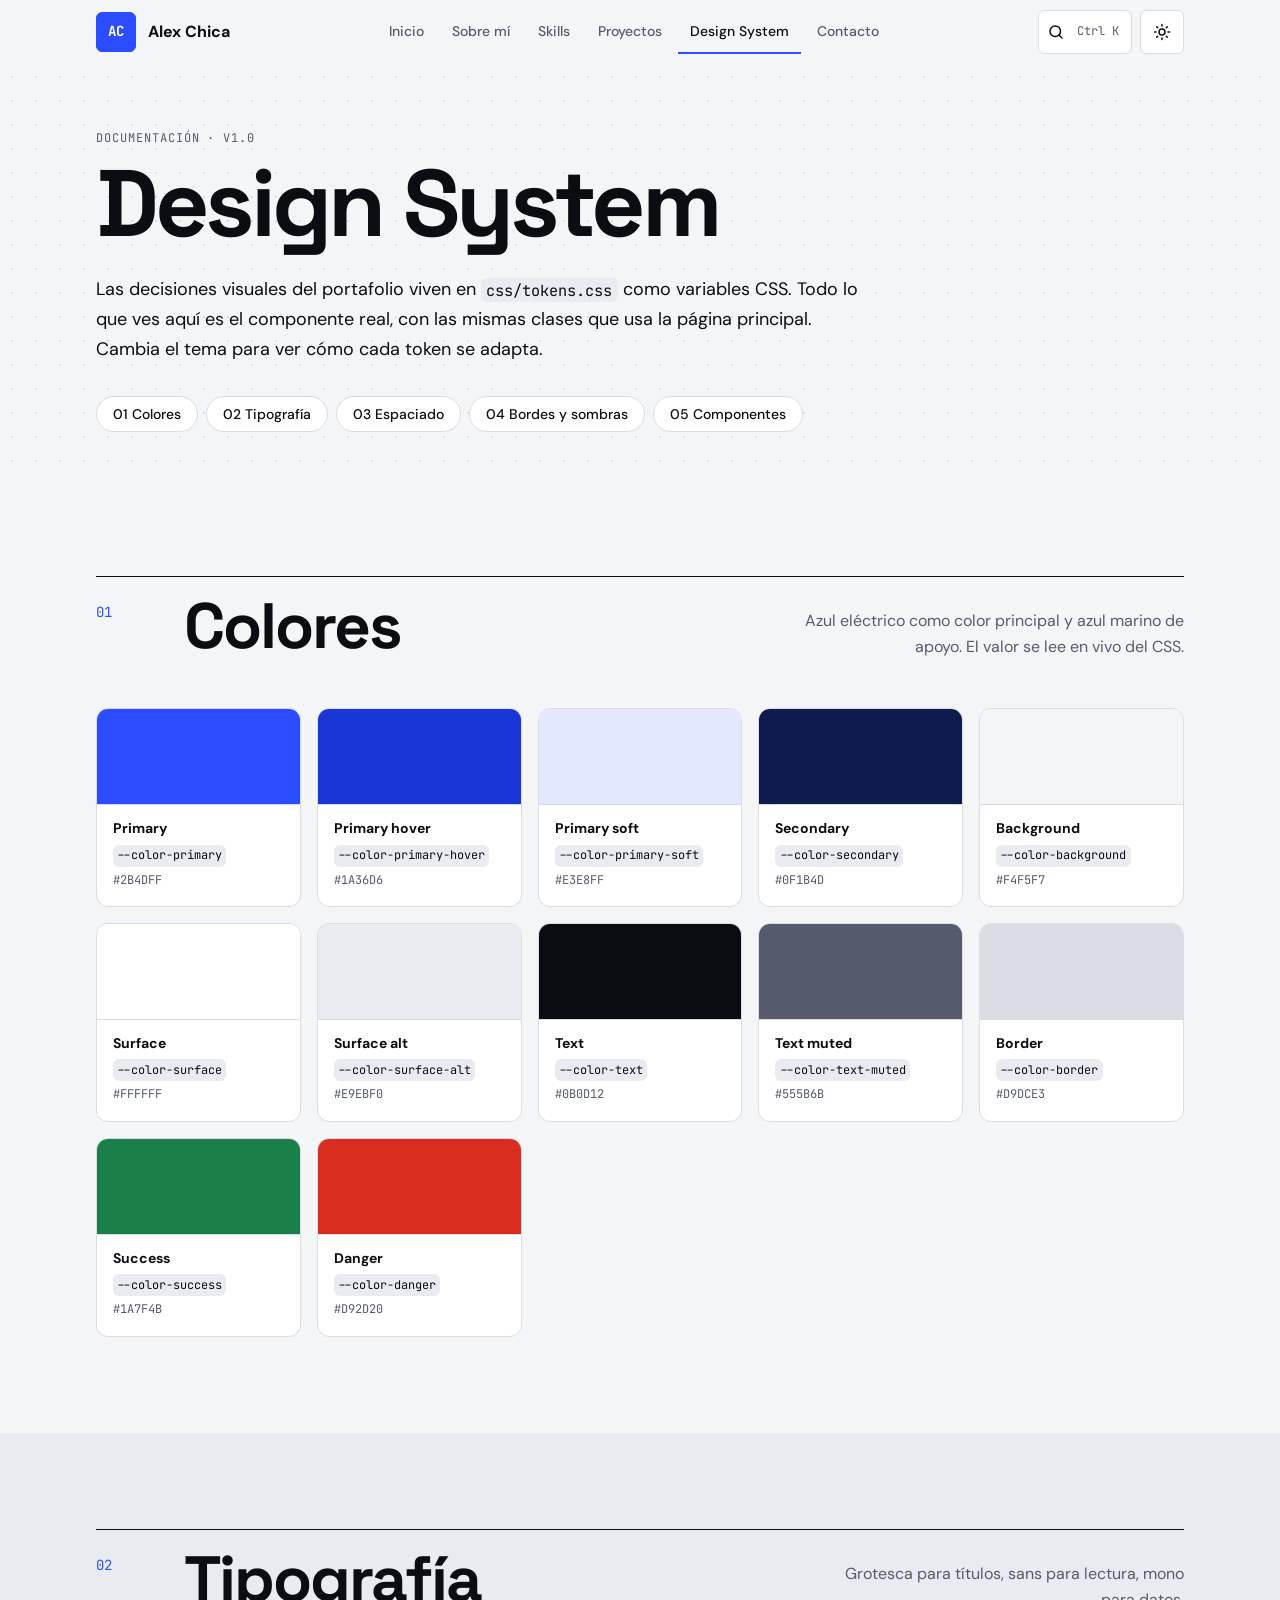
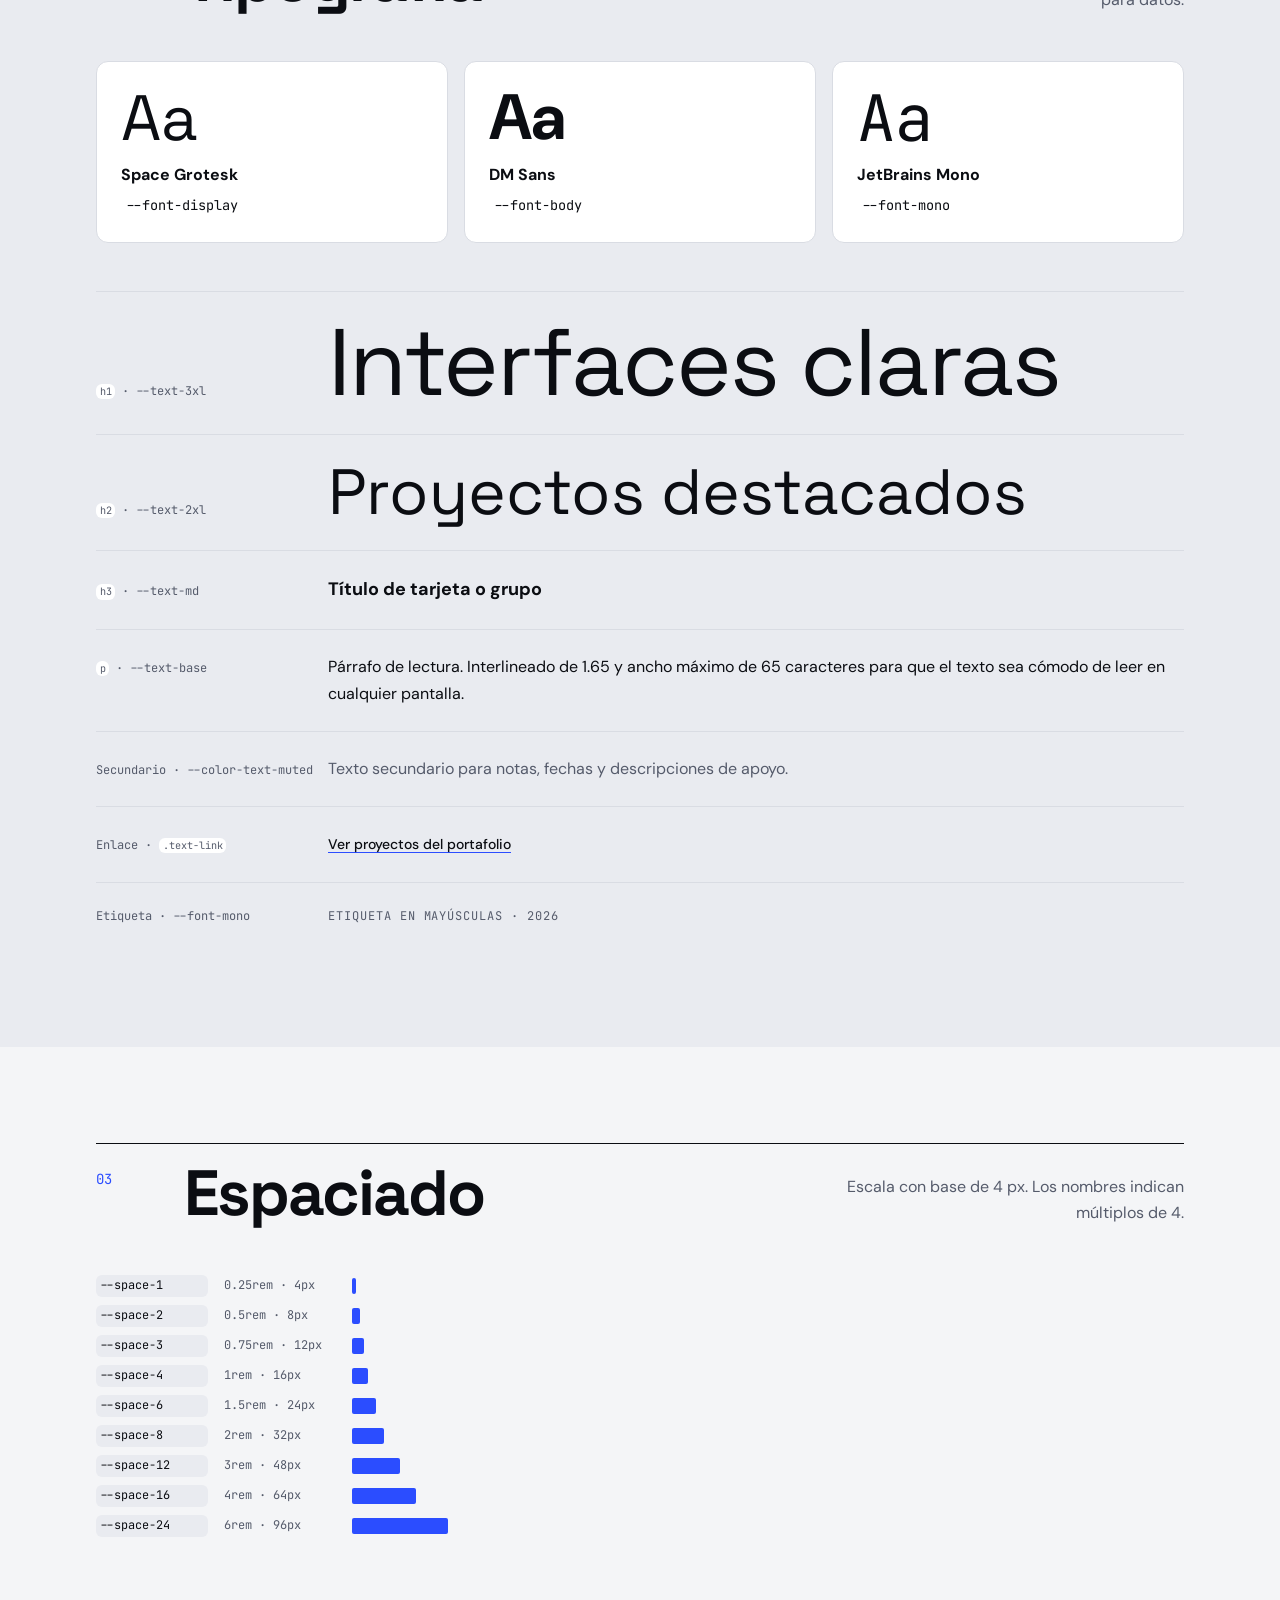
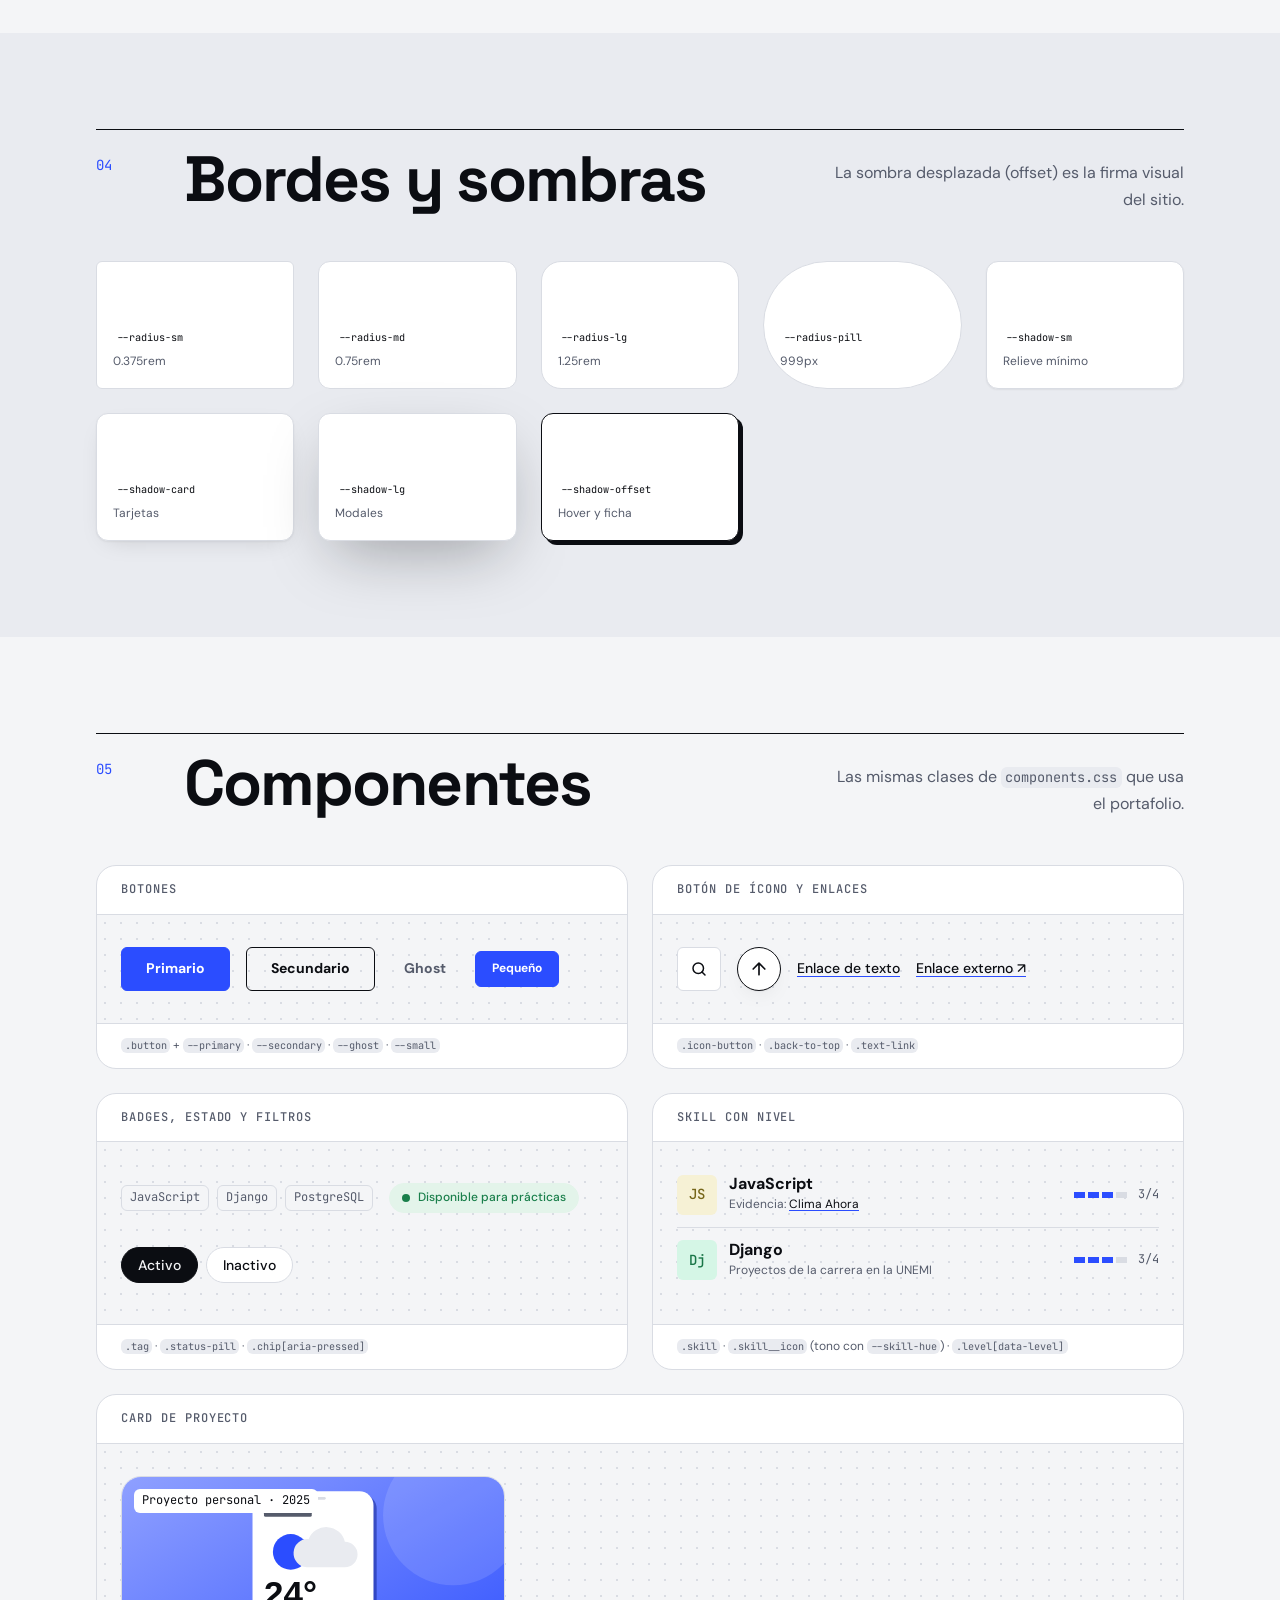
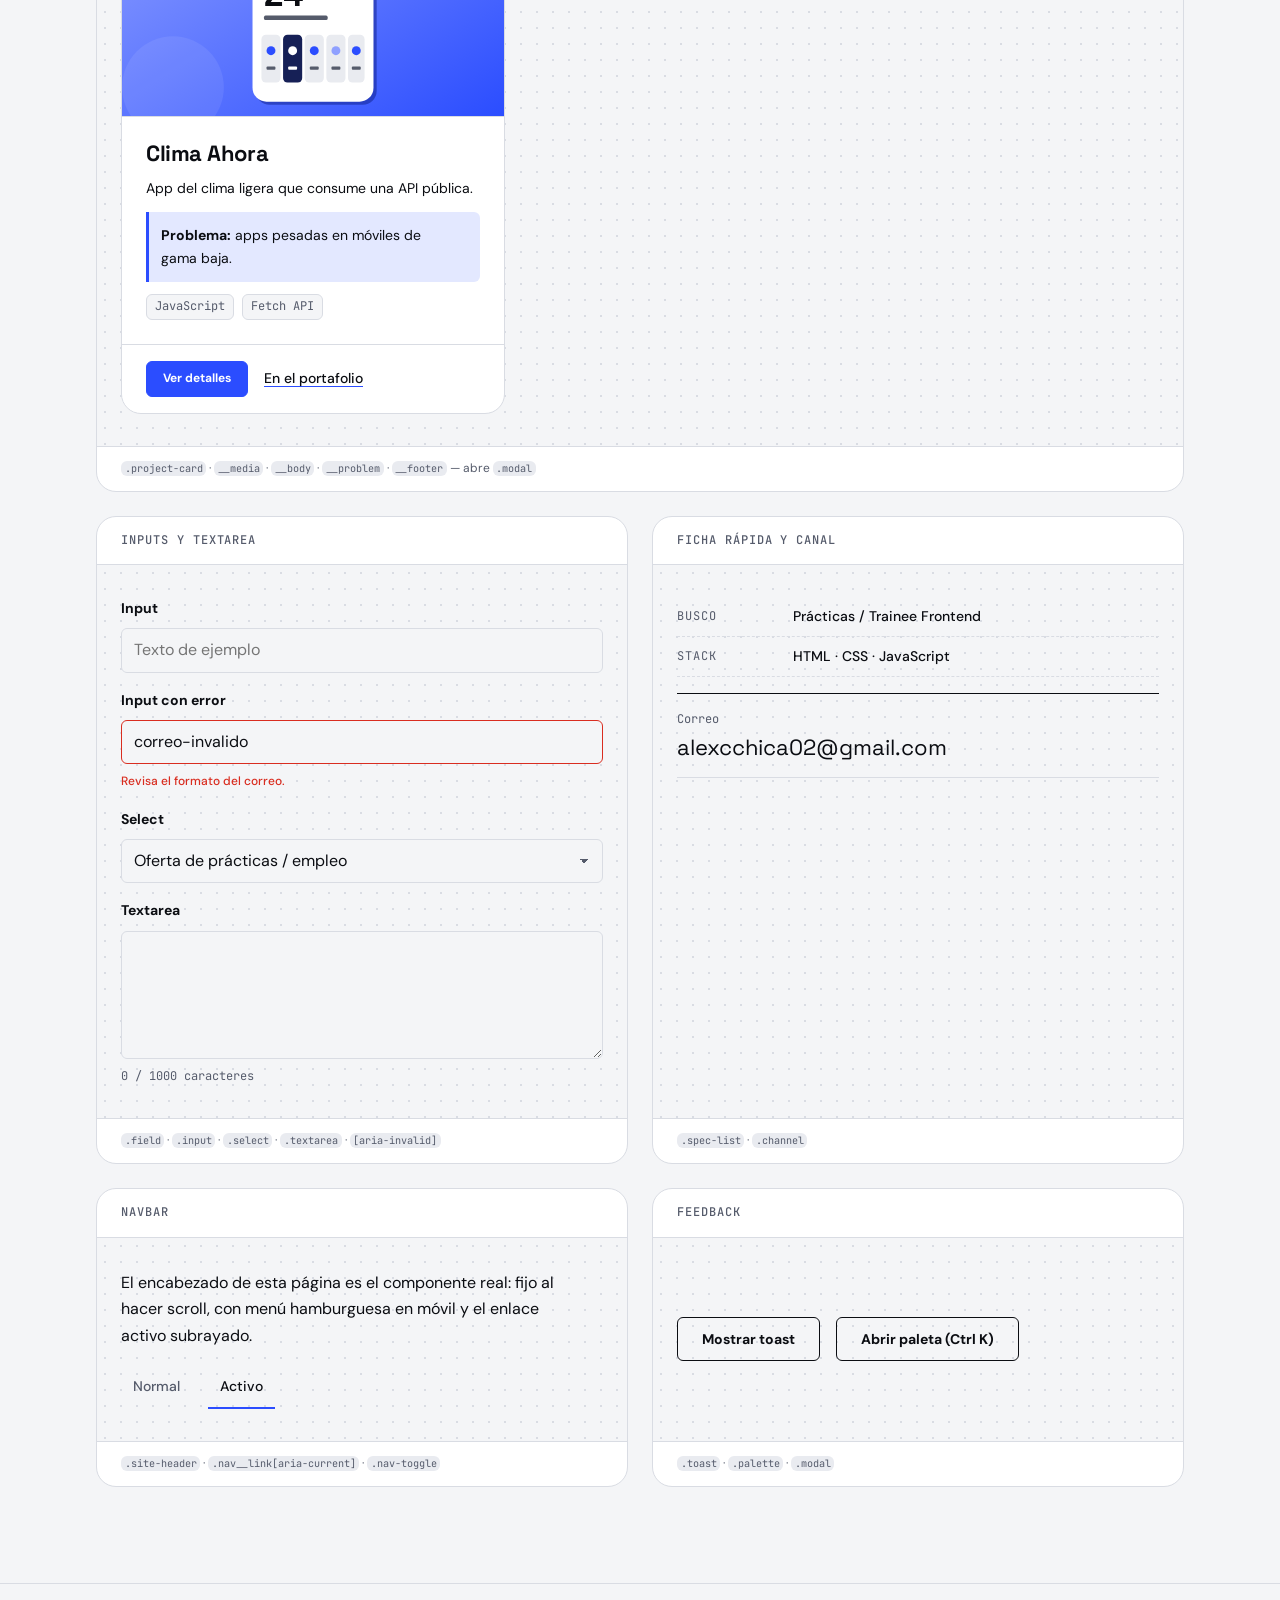
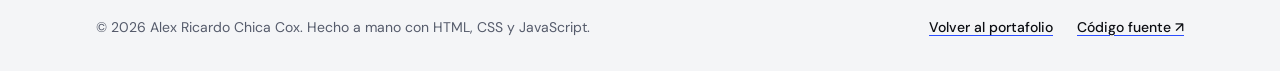
==== commit 47b131b4: "Paleta monocromática azul: se reemplaza el acento lima" ====
--- a/design-system.html
+++ b/design-system.html
@@ -92,7 +92,7 @@
         <header class="section-head">
           <p class="section-head__index" aria-hidden="true">01</p>
           <h2 class="section-head__title" id="colors-title">Colores</h2>
-          <p class="section-head__note">Azul eléctrico como color principal y lima para destacar. El valor se lee en vivo del CSS.</p>
+          <p class="section-head__note">Azul eléctrico como color principal y azul marino de apoyo. El valor se lee en vivo del CSS.</p>
         </header>
 
         <div class="swatch-grid">
@@ -110,7 +110,7 @@
           </figure>
           <figure class="swatch" style="--swatch: var(--color-secondary)">
             <div class="swatch__chip"></div>
-            <figcaption class="swatch__info"><strong>Secondary (lima)</strong><code>--color-secondary</code><span class="swatch__value" data-token="--color-secondary">#162056</span></figcaption>
+            <figcaption class="swatch__info"><strong>Secondary</strong><code>--color-secondary</code><span class="swatch__value" data-token="--color-secondary">#0f1b4d</span></figcaption>
           </figure>
           <figure class="swatch" style="--swatch: var(--color-background)">
             <div class="swatch__chip"></div>
--- a/css/tokens.css
+++ b/css/tokens.css
@@ -7,15 +7,15 @@
 :root {
   color-scheme: light;
 
-  /* ---------- Color · tema claro (azul eléctrico + lima) ---------- */
+  /* ---------- Color · tema claro (azul eléctrico + marino) ---------- */
   --color-primary: #2b4dff;
   --color-primary-hover: #1a36d6;
   --color-primary-soft: #e3e8ff;
   --color-on-primary: #ffffff;
 
-  --color-secondary: #c6f432;
-  --color-secondary-hover: #b2dd22;
-  --color-on-secondary: #0b0d12;
+  --color-secondary: #0f1b4d;
+  --color-secondary-hover: #1a2a6c;
+  --color-on-secondary: #ffffff;
 
   --color-background: #f4f5f7;
   --color-surface: #ffffff;
@@ -26,6 +26,7 @@
   --color-border-strong: #0b0d12;
 
   --color-success: #1a7f4b;
+  --color-success-soft: #e3f4ea;
   --color-danger: #d92d20;
   --color-focus: #2b4dff;
   --color-overlay: rgb(11 13 18 / 0.55);
@@ -90,7 +91,7 @@
   --header-height: 4rem;
   --tap-target: 2.75rem;
   --measure: 65ch;
-  --avatar-size: 4rem;
+  --avatar-size: 5rem;
   --icon-tile-size: 2.5rem;
 
   /* Íconos de skills: el tono (--skill-hue) lo define cada skill,
@@ -120,8 +121,8 @@
   --color-primary-soft: #1a2150;
   --color-on-primary: #0b0d12;
 
-  --color-secondary: #c6f432;
-  --color-secondary-hover: #d6ff5c;
+  --color-secondary: #c7d2fe;
+  --color-secondary-hover: #e0e7ff;
   --color-on-secondary: #0b0d12;
 
   --color-background: #0b0d12;
@@ -133,8 +134,9 @@
   --color-border-strong: #eef0f5;
 
   --color-success: #4ade80;
+  --color-success-soft: #10291b;
   --color-danger: #ff6b61;
-  --color-focus: #c6f432;
+  --color-focus: #8fa0ff;
   --color-overlay: rgb(0 0 0 / 0.7);
 
   --tile-saturation: 45%;
--- a/css/base.css
+++ b/css/base.css
@@ -109,8 +109,8 @@
 }
 
 ::selection {
-  background: var(--color-secondary);
-  color: var(--color-on-secondary);
+  background: var(--color-primary);
+  color: var(--color-on-primary);
 }
 
 /* ---------- Accesibilidad ---------- */
--- a/css/components.css
+++ b/css/components.css
@@ -22,8 +22,9 @@
   font-family: var(--font-mono);
   font-size: var(--text-sm);
   font-weight: var(--weight-bold);
-  background: var(--color-secondary);
-  color: var(--color-on-secondary);
+  border-color: var(--color-primary);
+  background: var(--color-primary);
+  color: var(--color-on-primary);
 }
 
 .brand__name {
@@ -238,10 +239,10 @@
   align-items: center;
   gap: var(--space-2);
   padding: var(--space-1) var(--space-3);
-  border: var(--border-width) solid var(--color-secondary);
+  border: var(--border-width) solid var(--color-success-soft);
   border-radius: var(--radius-pill);
-  background: var(--color-secondary);
-  color: var(--color-on-secondary);
+  background: var(--color-success-soft);
+  color: var(--color-success);
   font-size: var(--text-xs);
   font-weight: var(--weight-medium);
 }
@@ -250,8 +251,8 @@
   width: 0.5rem;
   aspect-ratio: 1;
   border-radius: 50%;
-  background: var(--color-on-secondary);
-  box-shadow: 0 0 0 0 var(--color-on-secondary);
+  background: var(--color-success);
+  box-shadow: 0 0 0 0 var(--color-success);
   animation: pulse 2s var(--ease-out) infinite;
 }
 
@@ -294,11 +295,7 @@
 
 .hero__role em {
   font-style: normal;
-  color: var(--color-text);
-  background: linear-gradient(transparent 55%, var(--color-secondary) 55%);
-  padding-inline: 0.1em;
-  -webkit-box-decoration-break: clone;
-  box-decoration-break: clone;
+  color: var(--color-primary);
 }
 
 .hero__lead {
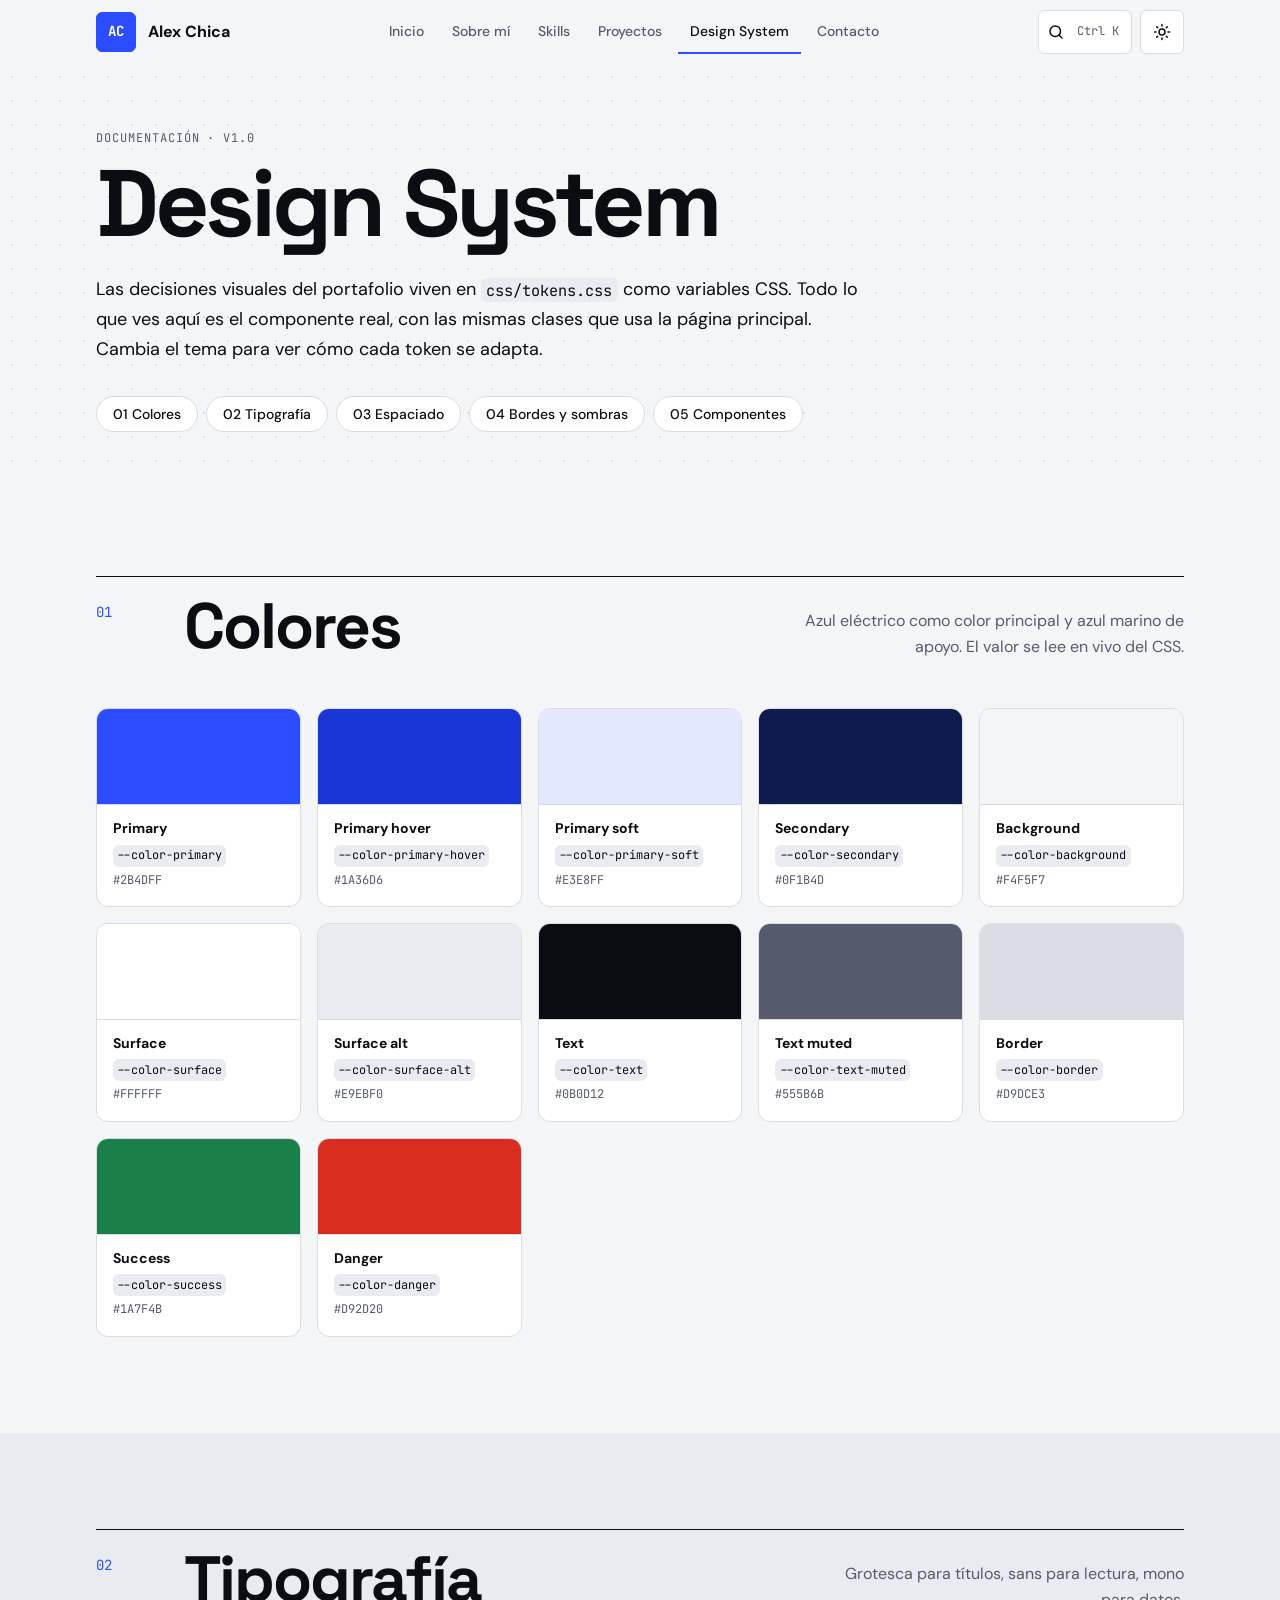
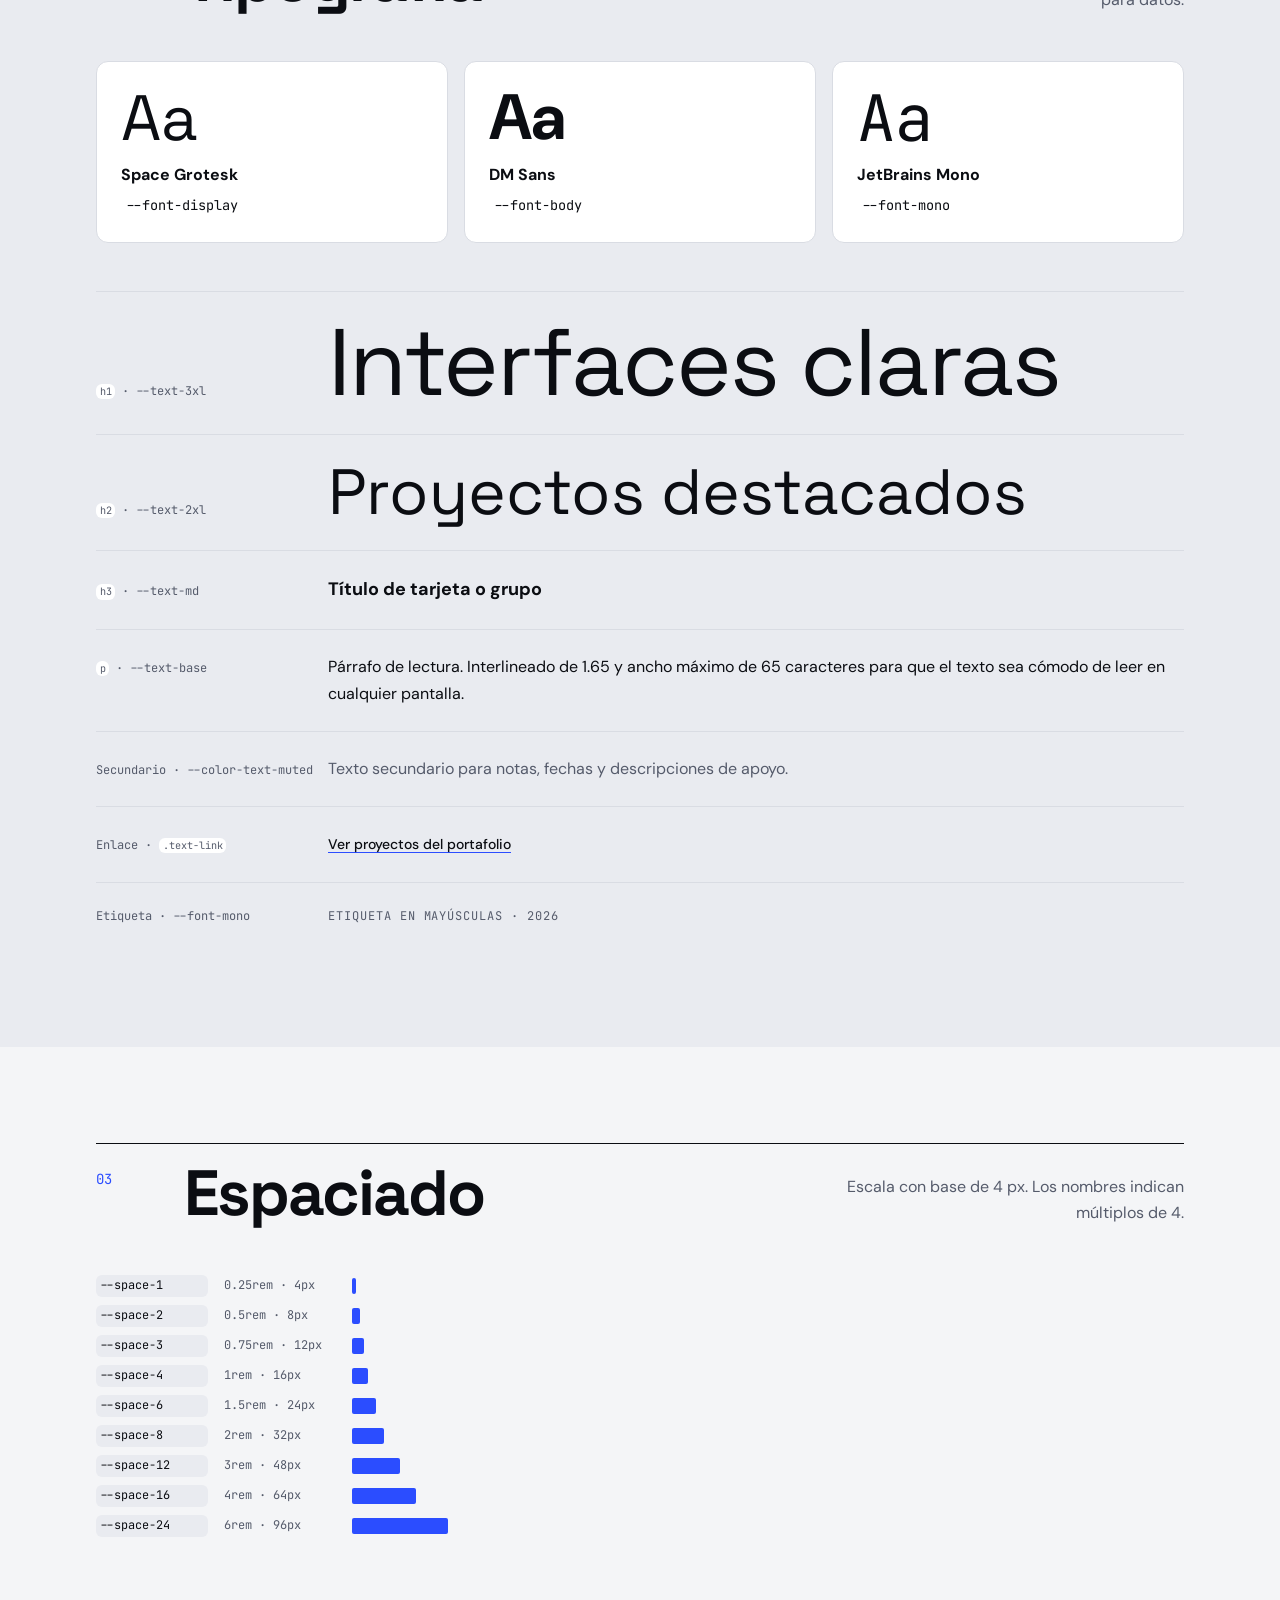
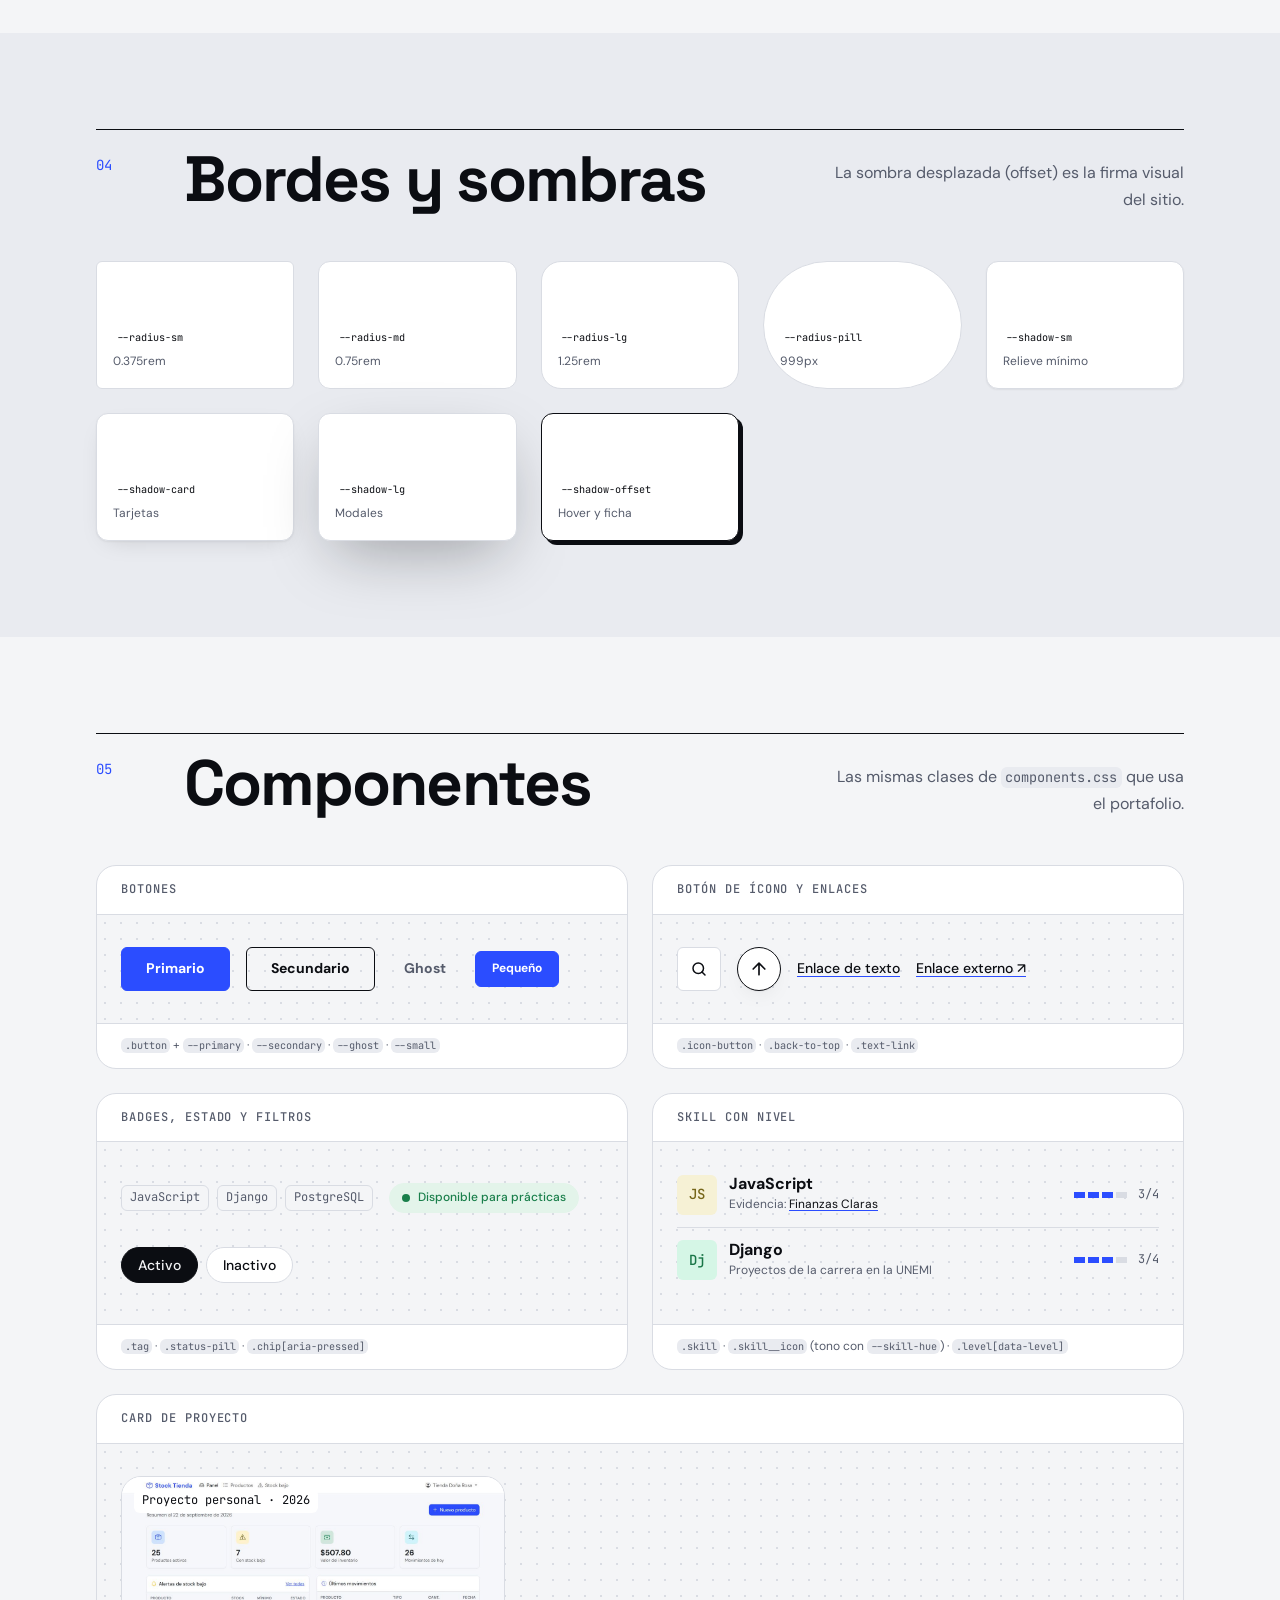
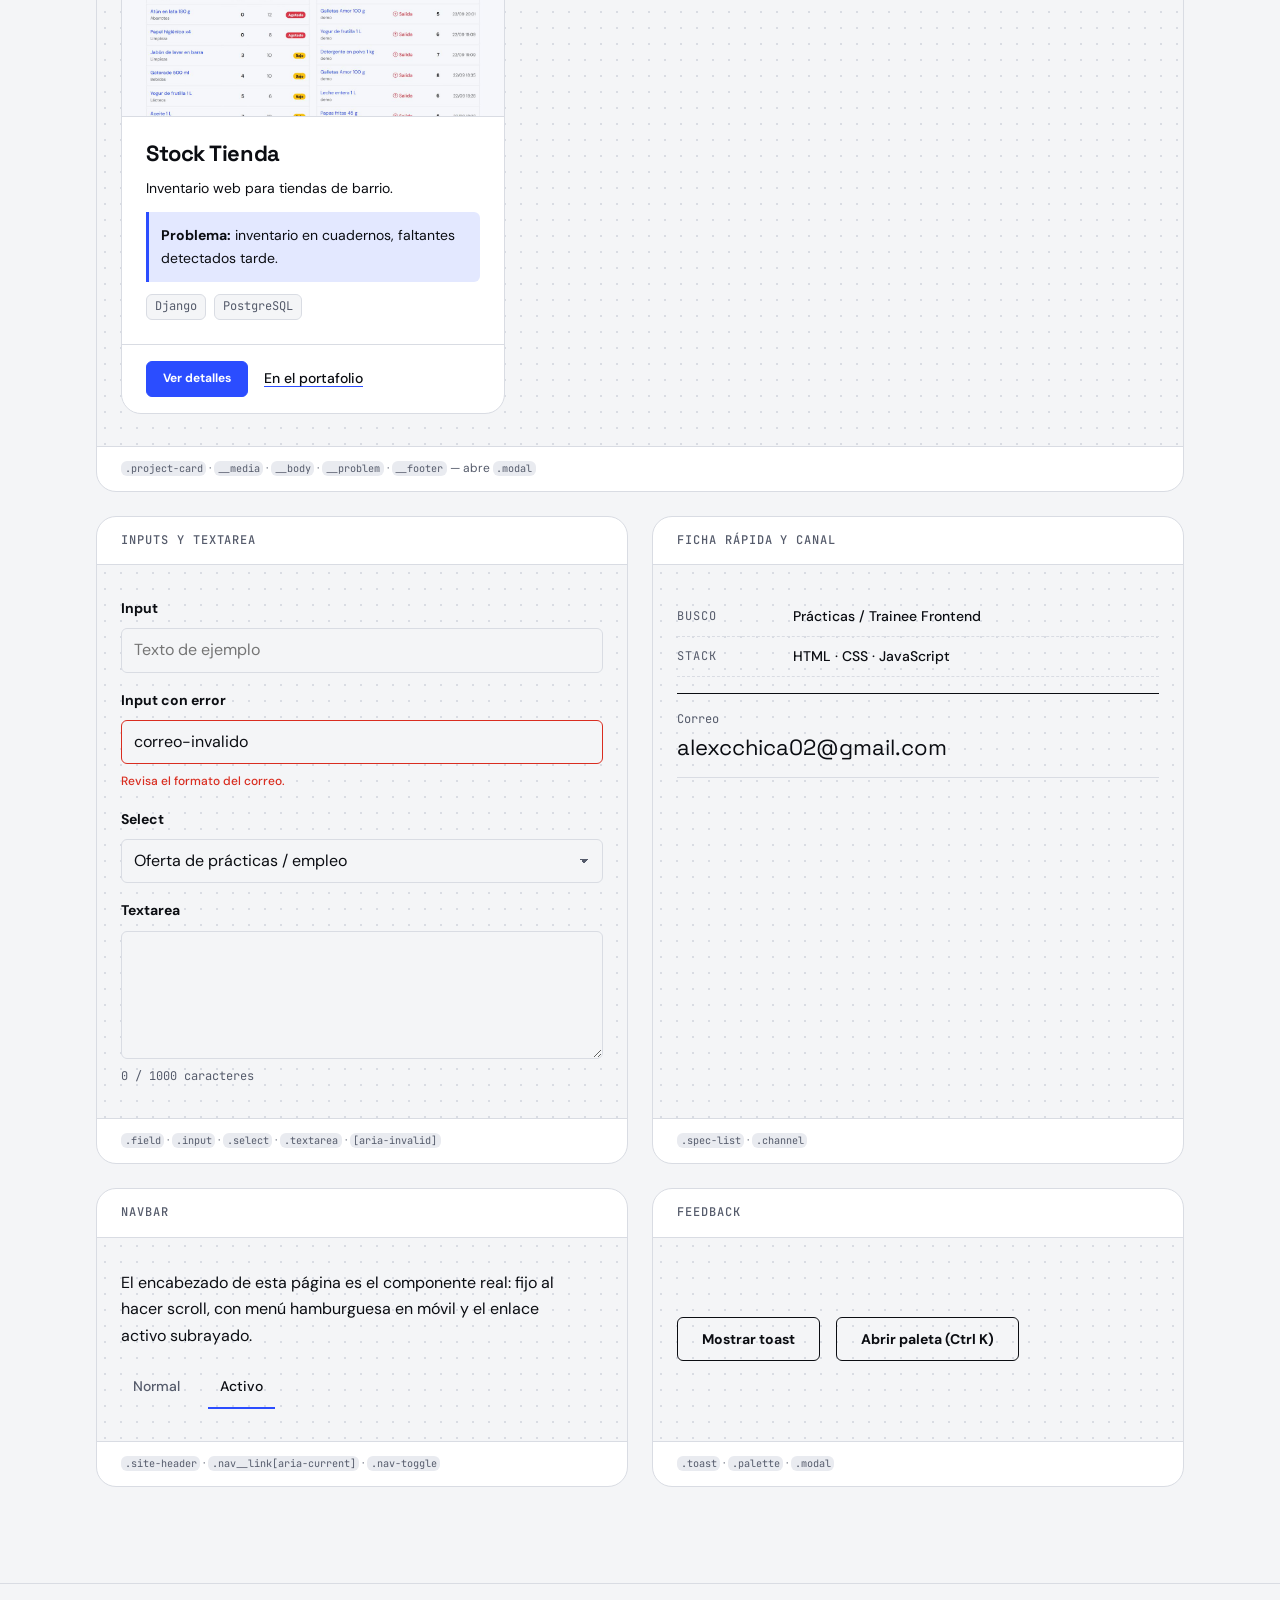
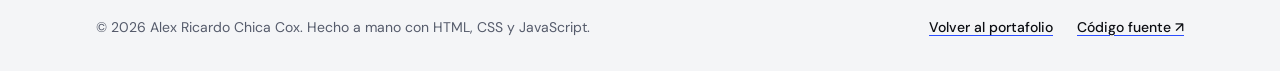
==== commit d319fd79: "Proyectos reales en Django: Stock Tienda, Finanzas Claras y Reservas Lab" ====
--- a/design-system.html
+++ b/design-system.html
@@ -302,7 +302,7 @@
                   <span class="skill__icon" style="--skill-hue: 50" aria-hidden="true">JS</span>
                   <div class="skill__body">
                     <p class="skill__name">JavaScript</p>
-                    <p class="skill__proof">Evidencia: <a href="index.html#proyecto-clima">Clima Ahora</a></p>
+                    <p class="skill__proof">Evidencia: <a href="index.html#proyecto-finanzas">Finanzas Claras</a></p>
                   </div>
                   <span class="level" data-level="3"><span class="visually-hidden">Nivel 3 de 4: intermedio</span></span>
                 </li>
@@ -323,23 +323,23 @@
             <h3 class="ds-demo__title" id="demo-card">Card de proyecto</h3>
             <div class="ds-demo__preview ds-demo__preview--block">
               <div class="ds-card-wrap" data-projects>
-                <article class="project-card" data-tags="javascript">
+                <article class="project-card" data-tags="django">
                   <figure class="project-card__media">
-                    <img src="assets/img/project-clima.svg" alt="Pantalla de Clima Ahora mostrando la temperatura actual y el pronóstico" width="1200" height="750" loading="lazy">
-                    <figcaption class="project-card__caption">Proyecto personal · 2025</figcaption>
+                    <img src="assets/img/proyecto-stock.jpg" alt="Panel de Stock Tienda con indicadores de inventario y alertas de stock bajo" width="1200" height="750" loading="lazy">
+                    <figcaption class="project-card__caption">Proyecto personal · 2026</figcaption>
                   </figure>
                   <div class="project-card__body">
-                    <h4 class="project-card__title">Clima Ahora</h4>
-                    <p class="project-card__desc">App del clima ligera que consume una API pública.</p>
-                    <p class="project-card__problem"><strong>Problema:</strong> apps pesadas en móviles de gama baja.</p>
+                    <h4 class="project-card__title">Stock Tienda</h4>
+                    <p class="project-card__desc">Inventario web para tiendas de barrio.</p>
+                    <p class="project-card__problem"><strong>Problema:</strong> inventario en cuadernos, faltantes detectados tarde.</p>
                     <ul class="tag-list" aria-label="Tecnologías">
-                      <li class="tag">JavaScript</li>
-                      <li class="tag">Fetch API</li>
+                      <li class="tag">Django</li>
+                      <li class="tag">PostgreSQL</li>
                     </ul>
                   </div>
                   <footer class="project-card__footer">
                     <button class="button button--small button--primary" type="button" data-project-open>Ver detalles</button>
-                    <a class="text-link" href="index.html#proyecto-clima">En el portafolio</a>
+                    <a class="text-link" href="index.html#proyecto-stock">En el portafolio</a>
                   </footer>
                   <template data-project-details>
                     <h3>Modal de proyecto</h3>
@@ -453,7 +453,7 @@
           <svg aria-hidden="true" viewBox="0 0 24 24" width="18" height="18"><path d="M6 6l12 12M18 6 6 18" stroke="currentColor" stroke-width="2" stroke-linecap="round"/></svg>
         </button>
       </header>
-      <img class="modal__image" src="assets/img/project-portafolio.svg" alt="" width="1200" height="750" data-modal-image>
+      <img class="modal__image" src="assets/img/proyecto-portafolio.jpg" alt="" width="1200" height="750" data-modal-image>
       <div class="modal__content" data-modal-content></div>
       <footer class="modal__footer" data-modal-links></footer>
     </article>
--- a/css/components.css
+++ b/css/components.css
@@ -979,6 +979,12 @@
   color: var(--color-primary);
 }
 
+.modal__content ul:not([class]) {
+  display: grid;
+  gap: var(--space-1);
+  padding-left: var(--space-6);
+}
+
 .modal__footer {
   display: flex;
   flex-wrap: wrap;
